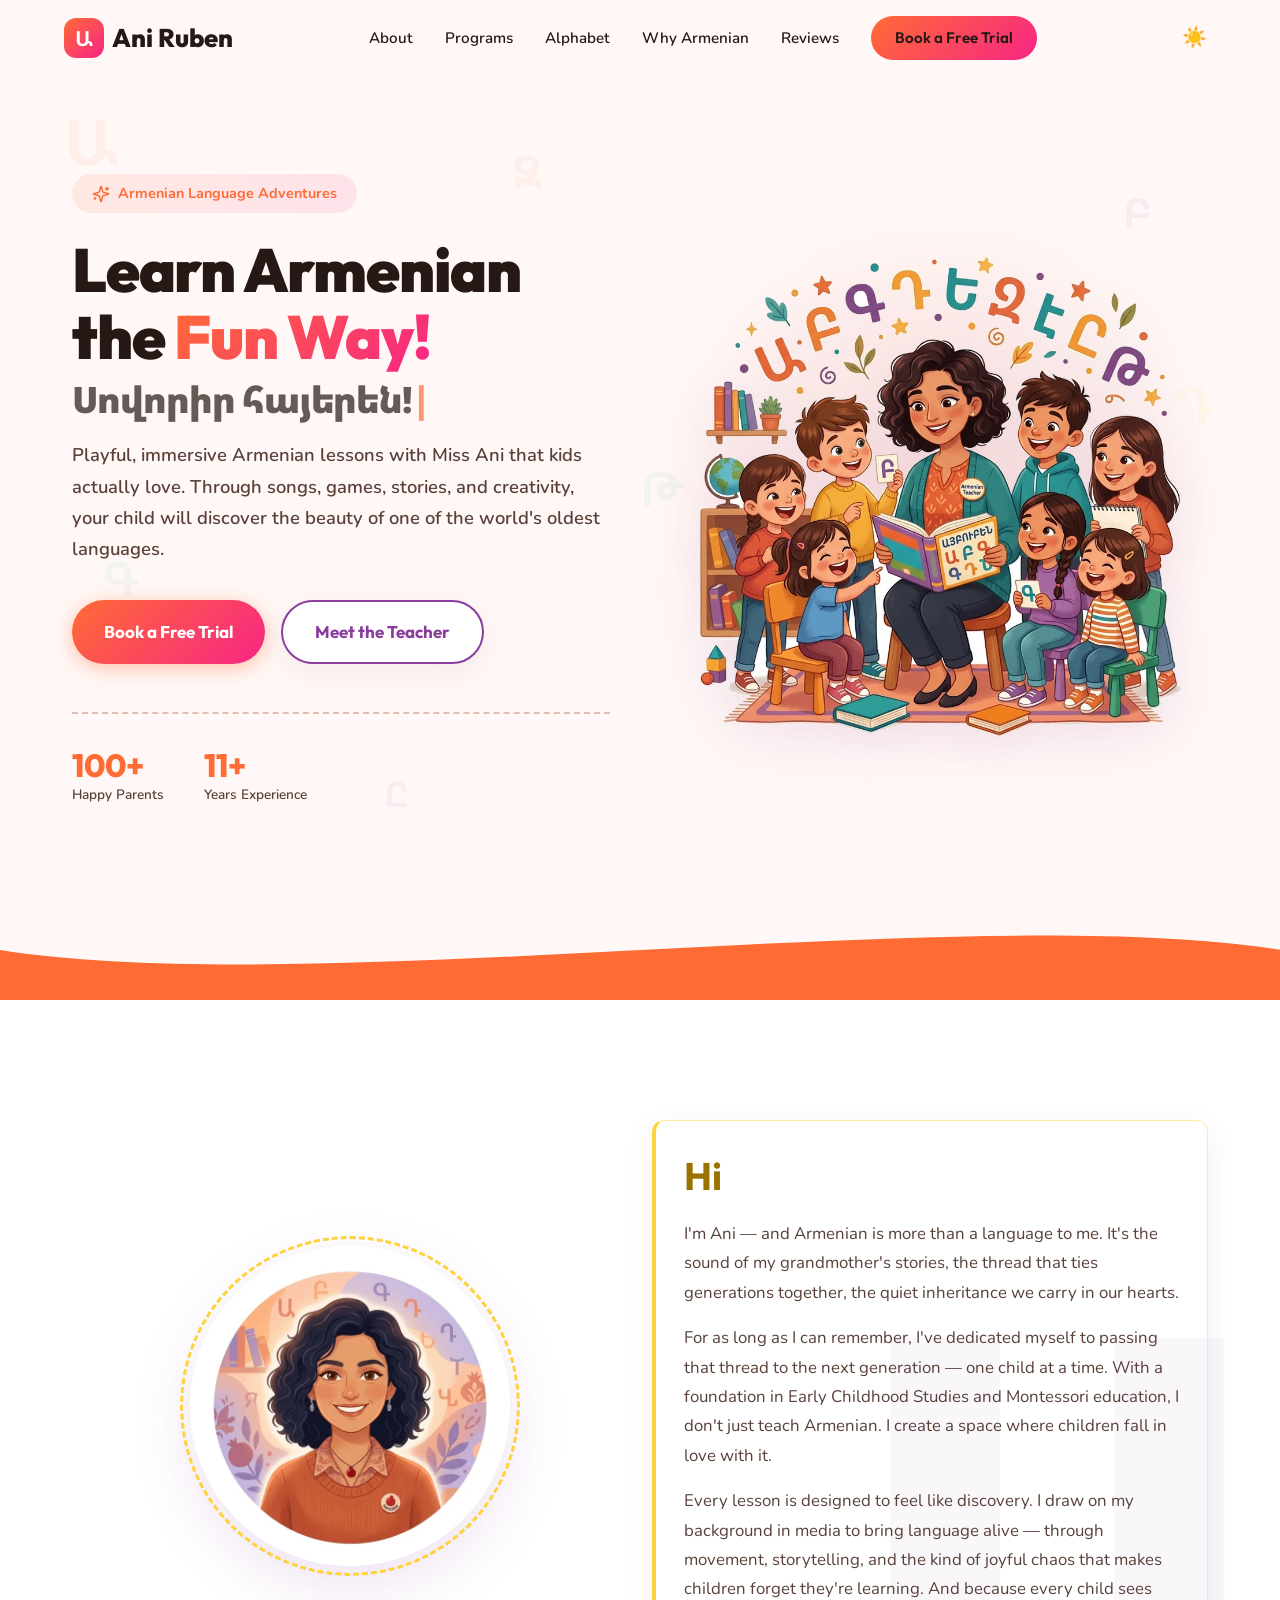
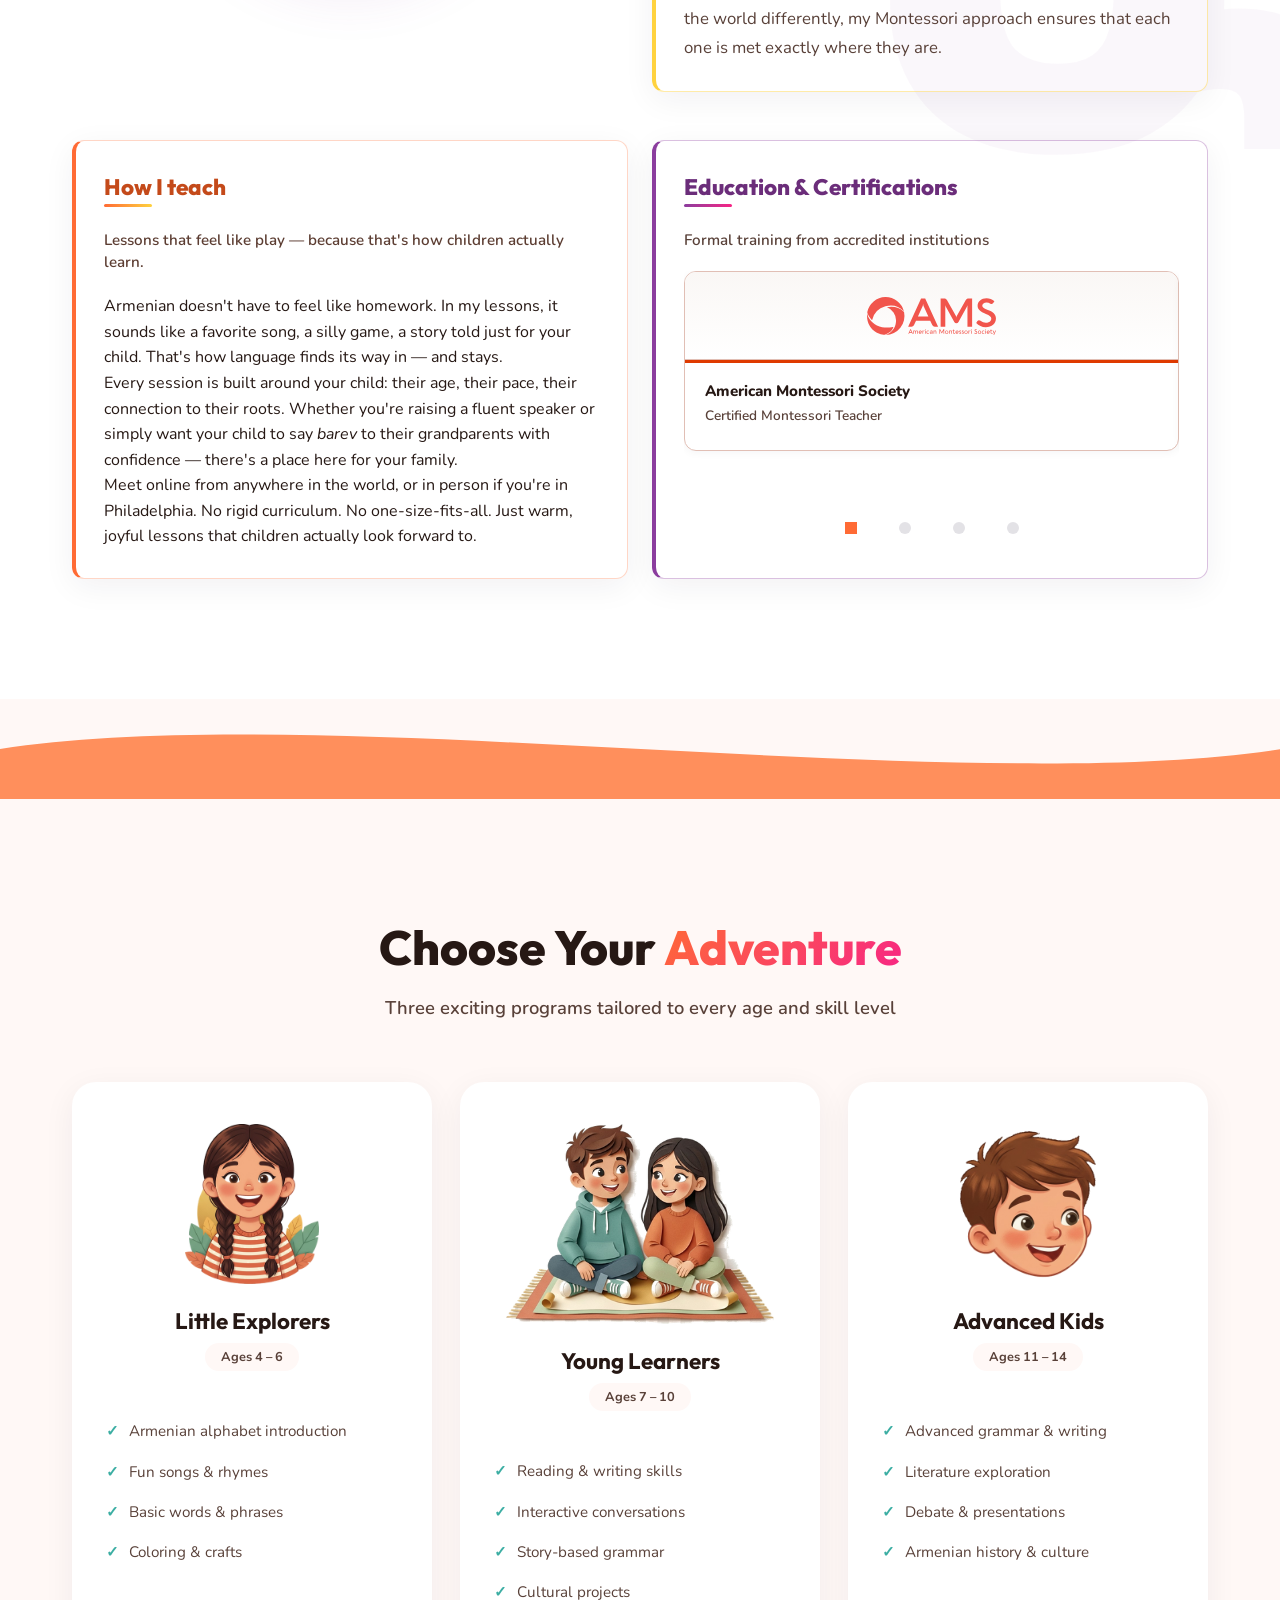
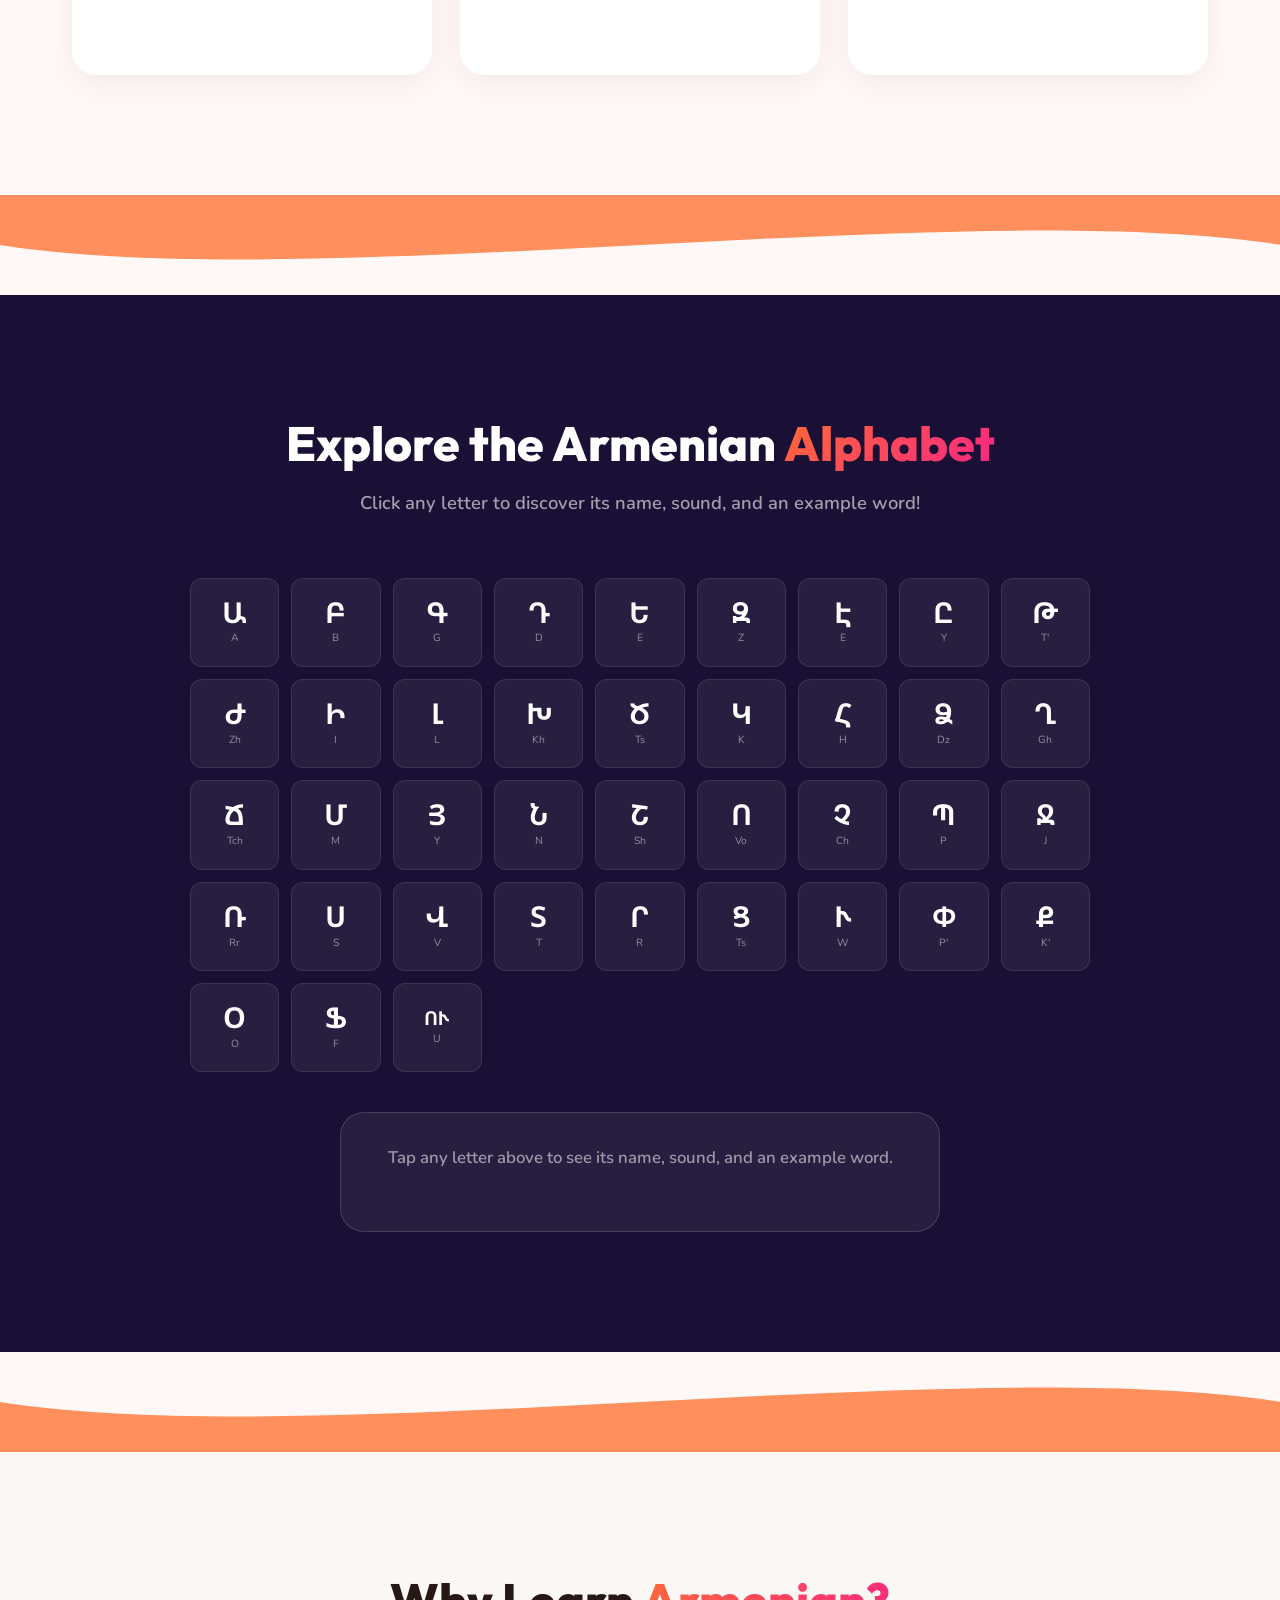
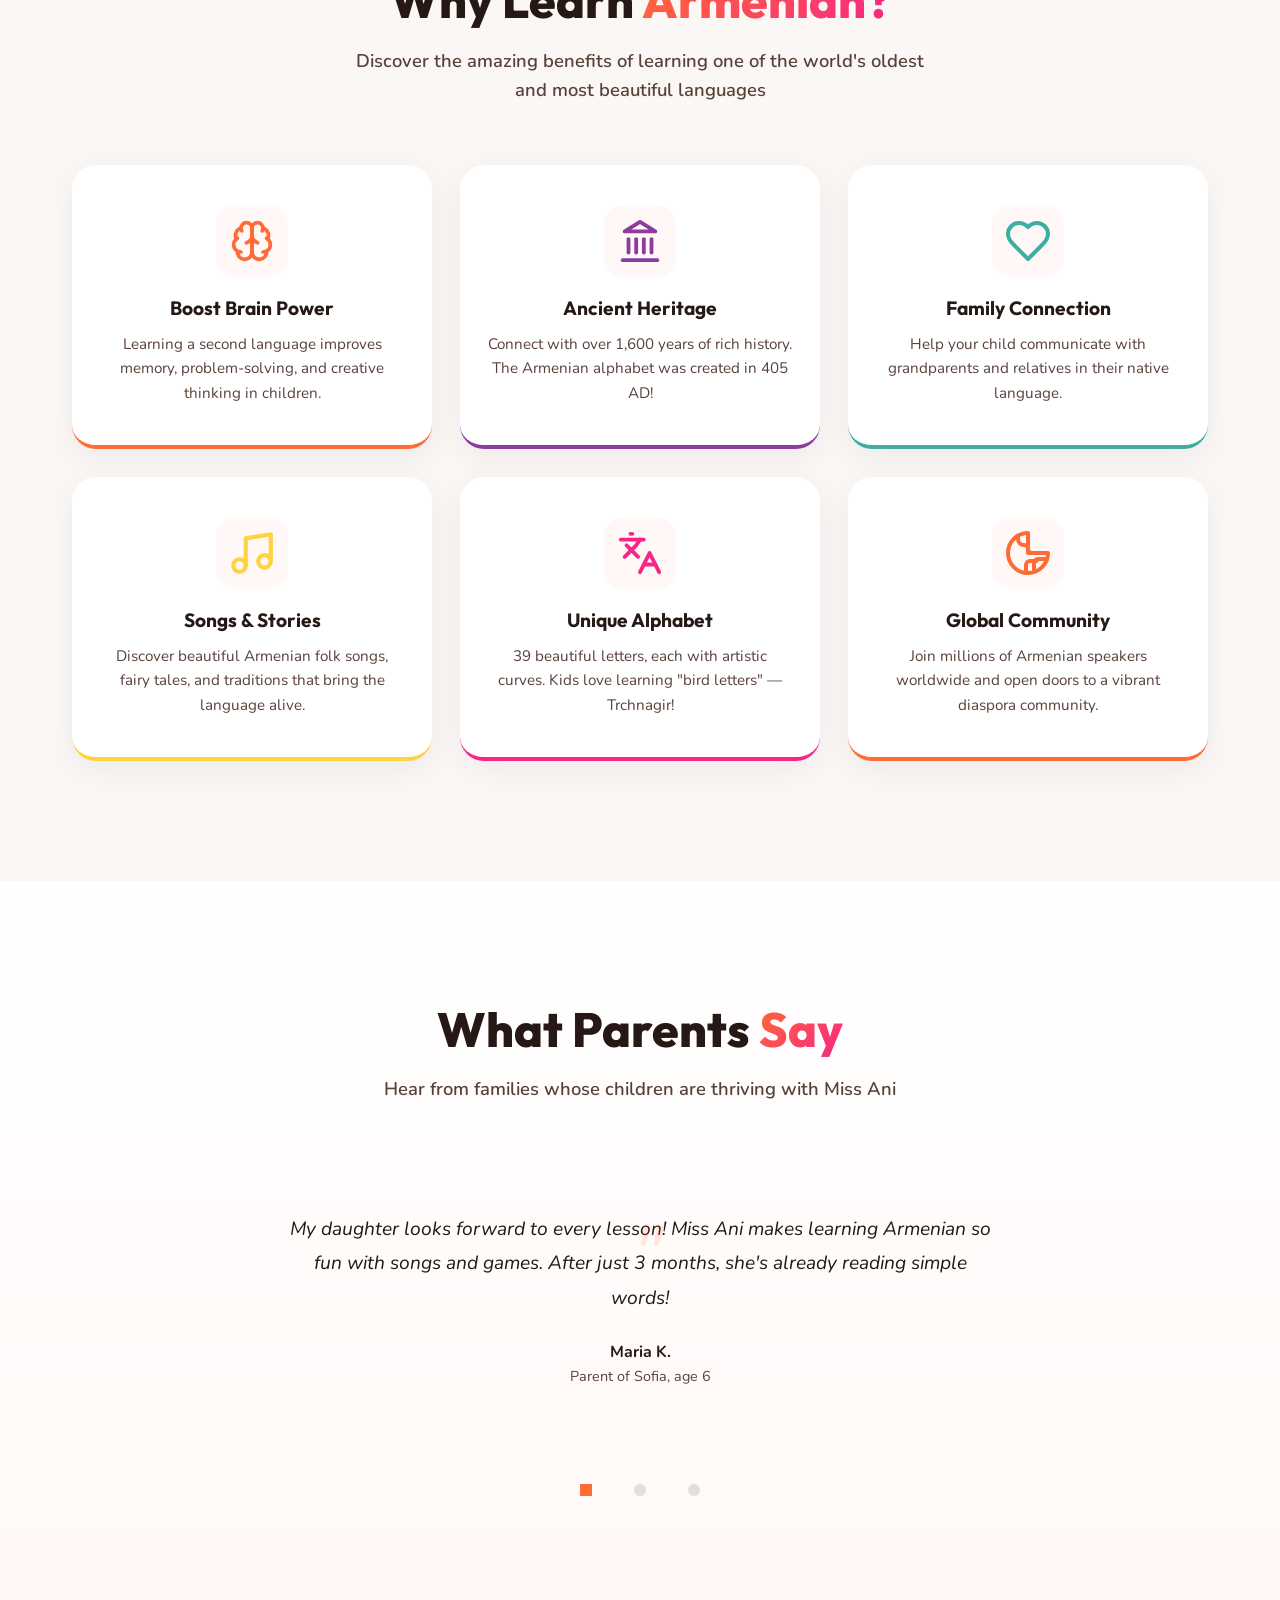
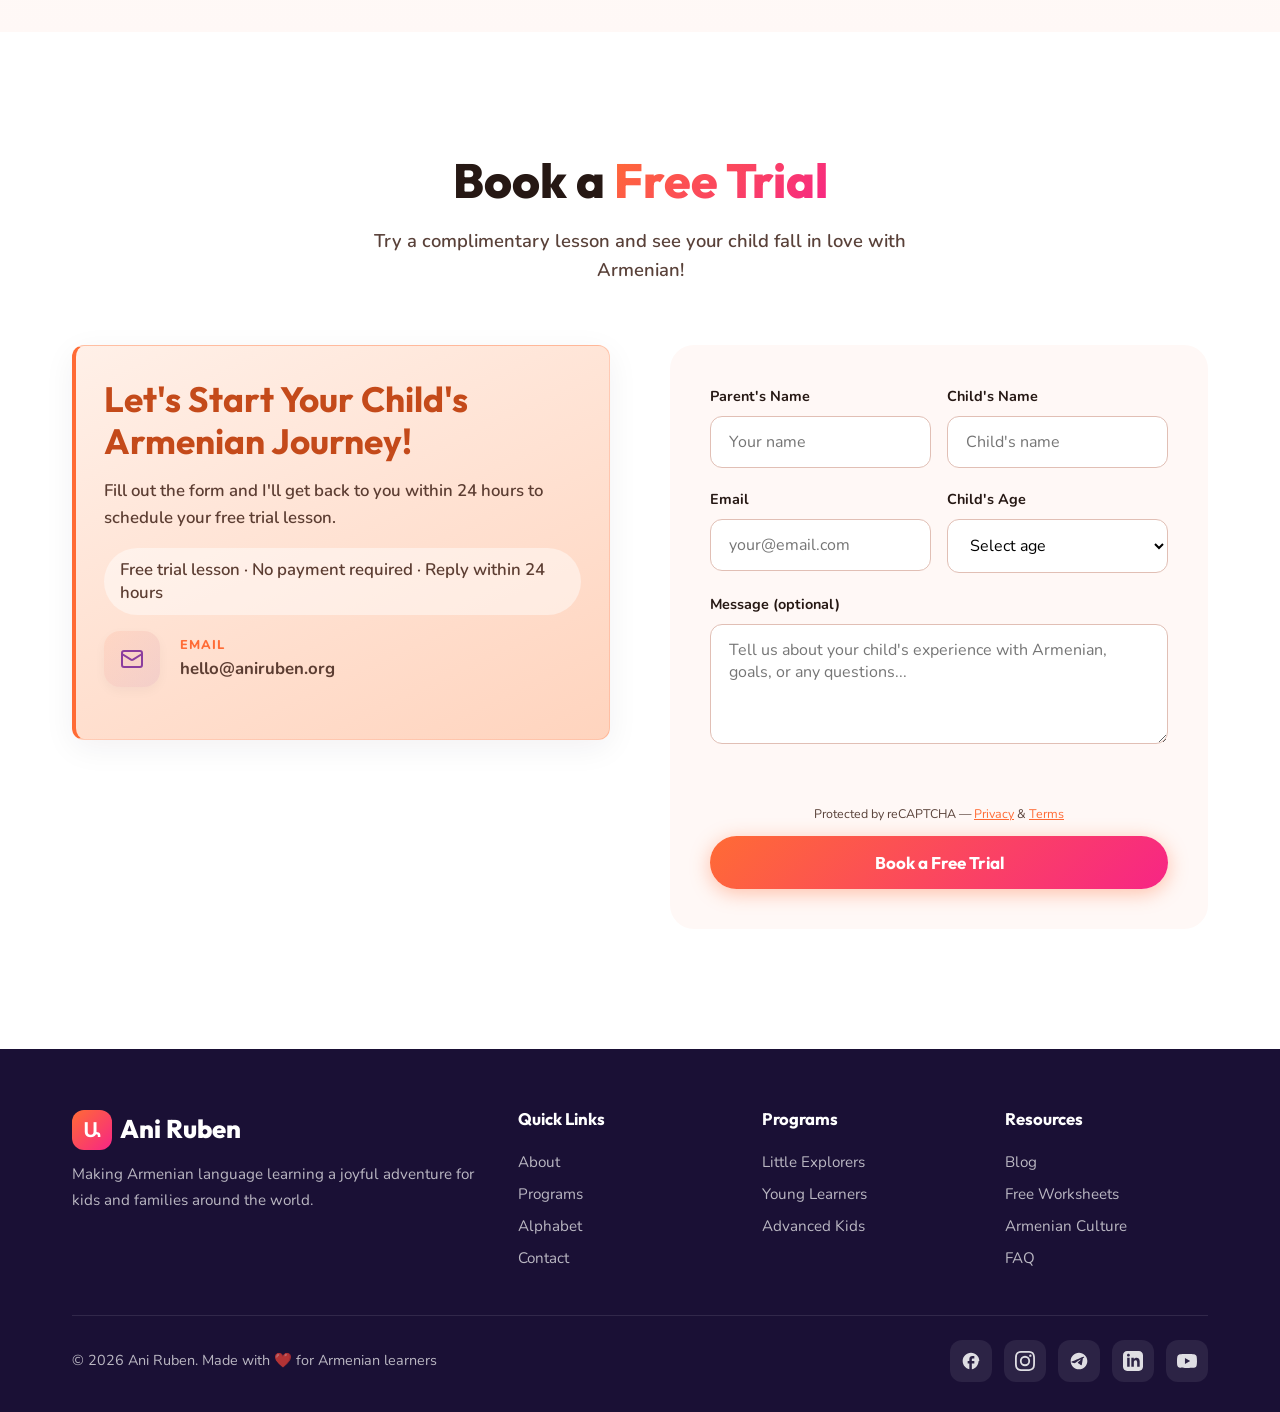
==== index.html @ a402a68c "Fix anchor links URL hash" ====
<!DOCTYPE html>
<html lang="en">
<head>
  <meta charset="UTF-8">
  <meta name="viewport" content="width=device-width, initial-scale=1.0">
  <title>Ani Ruben — Fun Armenian Language Lessons for Kids</title>
  <meta name="description" content="Make learning Armenian an adventure! Miss Ani offers playful, engaging Armenian language lessons for kids ages 4-14. Book a free trial today.">
  <!-- Open Graph / Social Sharing -->
  <meta property="og:type" content="website">
  <meta property="og:title" content="Ani Ruben — Fun Armenian Language Lessons for Kids">
  <meta property="og:description" content="Make learning Armenian an adventure! Miss Ani offers playful, engaging Armenian language lessons for kids ages 4-14. Book a free trial today.">
  <meta property="og:url" content="https://aniruben.org">
  <meta property="og:image" content="https://aniruben.org/img/og-image.jpg">
  <meta property="og:image:width" content="1200">
  <meta property="og:image:height" content="630">
  <meta name="twitter:card" content="summary_large_image">
  <meta name="twitter:image" content="https://aniruben.org/img/og-image.jpg">
  <meta name="twitter:title" content="Ani Ruben — Fun Armenian Language Lessons for Kids">
  <meta name="twitter:description" content="Playful, immersive Armenian lessons with Miss Ani. Book a free trial today.">
  <script>
    (function () {
      var stored = localStorage.getItem('theme');
      var theme = stored || (window.matchMedia('(prefers-color-scheme: dark)').matches ? 'dark' : 'light');
      if (theme === 'dark') document.documentElement.setAttribute('data-theme', 'dark');
    })();
  </script>
  <!-- Fonts -->
  <link rel="preconnect" href="https://fonts.googleapis.com">
  <link rel="preconnect" href="https://fonts.gstatic.com" crossorigin>
  <link rel="stylesheet" href="https://fonts.googleapis.com/css2?family=Outfit:wght@400;600;700;800;900&family=Nunito:wght@400;600;700;800&family=Noto+Sans+Armenian:wght@400;700&display=swap">
  <link rel="stylesheet" href="style.css">
  <link rel="icon" href="data:image/svg+xml,%3Csvg xmlns='http://www.w3.org/2000/svg' viewBox='0 0 100 100'%3E%3Cdefs%3E%3ClinearGradient id='g' x1='0%25' y1='0%25' x2='100%25' y2='100%25'%3E%3Cstop offset='0%25' stop-color='%23FF6B35'/%3E%3Cstop offset='100%25' stop-color='%23F72585'/%3E%3C/linearGradient%3E%3C/defs%3E%3Crect width='100' height='100' rx='22' fill='url(%23g)'/%3E%3Ctext x='50' y='68' text-anchor='middle' font-size='52' font-weight='700' fill='white' font-family='system-ui,sans-serif'%3E%D5%A1%3C/text%3E%3C/svg%3E">
</head>
<body>

<svg xmlns="http://www.w3.org/2000/svg" class="svg-sprite" aria-hidden="true">
  <symbol id="icon-sparkles" viewBox="0 0 24 24" fill="none" stroke="currentColor" stroke-width="2" stroke-linecap="round" stroke-linejoin="round"><path d="M9.937 15.5A2 2 0 0 0 8.5 14.063l-6.135-1.582a.5.5 0 0 1 0-.962L8.5 9.936A2 2 0 0 0 9.937 8.5l1.582-6.135a.5.5 0 0 1 .963 0L14.063 8.5A2 2 0 0 0 15.5 9.937l6.135 1.581a.5.5 0 0 1 0 .964L15.5 14.063a2 2 0 0 0-1.437 1.437l-1.582 6.135a.5.5 0 0 1-.963 0z"/><path d="M20 3v4M22 5h-4M4 17v2M5 18H3"/></symbol>
  <symbol id="icon-brain" viewBox="0 0 24 24" fill="none" stroke="currentColor" stroke-width="2" stroke-linecap="round" stroke-linejoin="round"><path d="M12 5a3 3 0 1 0-5.997.125 4 4 0 0 0-2.526 5.77 4 4 0 0 0 .556 6.588A4 4 0 1 0 12 18Z"/><path d="M12 5a3 3 0 1 1 5.997.125 4 4 0 0 1 2.526 5.77 4 4 0 0 1-.556 6.588A4 4 0 1 1 12 18Z"/><path d="M15 13a4.5 4.5 0 0 1-3-4 4.5 4.5 0 0 1-3 4"/><path d="M17.599 6.5a3 3 0 0 0 .399-1.375"/><path d="M6.003 5.125A3 3 0 0 0 6.401 6.5"/><path d="M3.477 10.896a4 4 0 0 1 .585-.396"/><path d="M19.938 10.5a4 4 0 0 1 .585.396"/><path d="M6 18a4 4 0 0 1-1.967-.516"/><path d="M19.967 17.484A4 4 0 0 1 18 18"/></symbol>
  <symbol id="icon-landmark" viewBox="0 0 24 24" fill="none" stroke="currentColor" stroke-width="2" stroke-linecap="round" stroke-linejoin="round"><line x1="3" x2="21" y1="22" y2="22"/><line x1="6" x2="6" y1="18" y2="11"/><line x1="10" x2="10" y1="18" y2="11"/><line x1="14" x2="14" y1="18" y2="11"/><line x1="18" x2="18" y1="18" y2="11"/><polygon points="12 2 20 7 4 7"/></symbol>
  <symbol id="icon-heart" viewBox="0 0 24 24" fill="none" stroke="currentColor" stroke-width="2" stroke-linecap="round" stroke-linejoin="round"><path d="M19 14c1.49-1.46 3-3.21 3-5.5A5.5 5.5 0 0 0 16.5 3c-1.76 0-3 .5-4.5 2-1.5-1.5-2.74-2-4.5-2A5.5 5.5 0 0 0 2 8.5c0 2.3 1.5 4.05 3 5.5l7 7Z"/></symbol>
  <symbol id="icon-music" viewBox="0 0 24 24" fill="none" stroke="currentColor" stroke-width="2" stroke-linecap="round" stroke-linejoin="round"><path d="M9 18V5l12-2v13"/><circle cx="6" cy="18" r="3"/><circle cx="18" cy="16" r="3"/></symbol>
  <symbol id="icon-languages" viewBox="0 0 24 24" fill="none" stroke="currentColor" stroke-width="2" stroke-linecap="round" stroke-linejoin="round"><path d="m5 8 6 6"/><path d="m4 14 6-6 2-3"/><path d="M2 5h12"/><path d="M7 2h1"/><path d="m22 22-5-10-5 10"/><path d="M14 18h6"/></symbol>
  <symbol id="icon-earth" viewBox="0 0 24 24" fill="none" stroke="currentColor" stroke-width="2" stroke-linecap="round" stroke-linejoin="round"><path d="M21.54 15H17a2 2 0 0 0-2 2v4.54"/><path d="M7 3.34V5a3 3 0 0 0 3 3a2 2 0 0 1 2 2c0 1.1.9 2 2 2h2.17"/><path d="M11 21.95V18a2 2 0 0 1 2-2h3.31"/><path d="M22 12A10 10 0 1 1 12 2v10z"/></symbol>
  <symbol id="icon-mail" viewBox="0 0 24 24" fill="none" stroke="currentColor" stroke-width="2" stroke-linecap="round" stroke-linejoin="round"><rect width="20" height="16" x="2" y="4" rx="2"/><path d="m22 7-8.97 5.7a1.94 1.94 0 0 1-2.06 0L2 7"/></symbol>
  <symbol id="icon-check-circle" viewBox="0 0 24 24" fill="none" stroke="currentColor" stroke-width="2" stroke-linecap="round" stroke-linejoin="round"><path d="M22 11.08V12a10 10 0 1 1-5.93-9.14"/><path d="m9 11 3 3L22 4"/></symbol>
</svg>

<a href="#main-content" class="skip-link">Skip to content</a>

<!-- ===== NAVBAR ===== -->
<nav class="navbar" id="navbar">
  <div class="nav-inner">
    <a href="#" class="nav-logo">
      <div class="logo-icon">Ա</div>
      Ani Ruben
    </a>
    <div class="nav-links">
      <a href="#about">About</a>
      <a href="#programs">Programs</a>
      <a href="#alphabet">Alphabet</a>
      <a href="#benefits">Why Armenian</a>
      <a href="#testimonials">Reviews</a>
      <a href="#contact" class="nav-cta">Book a Free Trial</a>
    </div>
    <div class="nav-actions">
      <button type="button" class="theme-toggle" id="themeToggle" aria-label="Switch to dark mode">
        <span class="theme-toggle__icon" aria-hidden="true">☀️</span>
      </button>
      <button class="hamburger" id="hamburger" aria-label="Toggle menu" aria-expanded="false" aria-controls="mobileMenu">
        <span></span><span></span><span></span>
      </button>
    </div>
  </div>
</nav>

<!-- Mobile Menu -->
<div class="mobile-menu" id="mobileMenu" role="dialog" aria-label="Navigation menu">
  <a href="#about">About</a>
  <a href="#programs">Programs</a>
  <a href="#alphabet">Alphabet</a>
  <a href="#benefits">Why Armenian</a>
  <a href="#testimonials">Reviews</a>
  <a href="#contact" class="btn btn-primary">Book a Free Trial</a>
</div>

<main id="main-content">

<!-- ===== HERO ===== -->
<section class="hero" id="hero">
  <div class="hero-bg-letters" aria-hidden="true">
    <span class="floating-letter">Ա</span>
    <span class="floating-letter">Բ</span>
    <span class="floating-letter">Գ</span>
    <span class="floating-letter">Դ</span>
    <span class="floating-letter">Ե</span>
    <span class="floating-letter">Զ</span>
    <span class="floating-letter">Ը</span>
    <span class="floating-letter">Թ</span>
  </div>
  <div class="container">
    <div class="hero-inner">
      <div class="hero-content">
        <div class="hero-badge">
          <span class="hero-badge-icon" aria-hidden="true"><svg class="ui-icon ui-icon--sm"><use href="#icon-sparkles"></use></svg></span>
          Armenian Language Adventures
        </div>
        <h1 class="hero-title">
          Learn Armenian<br>the <span class="gradient-text">Fun Way!</span>
          <span class="armenian-text" lang="hy" data-typewriter-text="Սովորիր հայերեն!"><span class="typewriter-text"></span><span class="typewriter-cursor" aria-hidden="true">|</span></span>
        </h1>
        <p class="hero-description">
          Playful, immersive Armenian lessons with Miss Ani that kids actually love.
          Through songs, games, stories, and creativity, your child will discover
          the beauty of one of the world's oldest languages.
        </p>
        <div class="hero-buttons">
          <a href="#contact" class="btn btn-primary">Book a Free Trial</a>
          <a href="#about" class="btn btn-secondary">Meet the Teacher</a>
        </div>
        <div class="hero-stats">
          <div class="hero-stat">
            <h3 class="counter" data-target="100" data-suffix="+">0</h3>
            <p>Happy Parents</p>
          </div>
          <div class="hero-stat">
            <h3 class="counter" data-target="11" data-suffix="+">0</h3>
            <p>Years Experience</p>
          </div>
        </div>
      </div>
      <div class="hero-image">
        <picture>
          <source srcset="img/hero_illustration.webp" type="image/webp">
          <img src="img/hero_illustration.png" alt="Armenian teacher with happy students learning together" width="1024" height="1024" fetchpriority="high">
        </picture>
      </div>
    </div>
  </div>
</section>

<!-- Wave divider -->
<div class="wave-divider wave-divider--contrast" aria-hidden="true">
  <svg viewBox="0 0 1200 80" preserveAspectRatio="none">
    <path d="M0,40 C300,80 900,0 1200,40 L1200,80 L0,80 Z"/>
  </svg>
</div>

<!-- ===== ABOUT ===== -->
<section class="about section" id="about">
  <div class="about-bg-letter" aria-hidden="true">Ա</div>
  <div class="container">
    <div class="about-grid">
    <div class="about-inner">
      <div class="about-image-wrapper fade-in">
        <picture>
          <source srcset="img/teacher_portrait.webp" type="image/webp">
          <img src="img/teacher_portrait.png" alt="Miss Ani — Armenian Language Teacher" width="320" height="320" loading="lazy">
        </picture>
      </div>
      <div class="about-content fade-in">
        <h2>Hi</h2>
        <p>
          I'm Ani — and Armenian is more than a language to me. It's the sound of my grandmother's stories, the thread that ties generations together, the quiet inheritance we carry in our hearts.
        </p>
        <p>
          For as long as I can remember, I've dedicated myself to passing that thread to the next generation — one child at a time. With a foundation in Early Childhood Studies and Montessori education, I don't just teach Armenian. I create a space where children fall in love with it.
        </p>
        <p>
          Every lesson is designed to feel like discovery. I draw on my background in media to bring language alive — through movement, storytelling, and the kind of joyful chaos that makes children forget they're learning. And because every child sees the world differently, my Montessori approach ensures that each one is met exactly where they are.
        </p>
        </div>
    </div>

    <div class="about-details-row fade-in">
      <aside class="about-approach" aria-label="Teaching approach">
        <h3 class="about-card-title">How I teach</h3>
        <p class="about-card-subtitle">Lessons that feel like play — because that's how children actually learn.</p>
        <p>Armenian doesn't have to feel like homework. In my lessons, it sounds like a favorite song, a silly game, a story told just for your child. That's how language finds its way in — and stays.</p>
        <p>Every session is built around your child: their age, their pace, their connection to their roots. Whether you're raising a fluent speaker or simply want your child to say <em>barev</em> to their grandparents with confidence — there's a place here for your family.</p>
        <p>Meet online from anywhere in the world, or in person if you're in Philadelphia. No rigid curriculum. No one-size-fits-all. Just warm, joyful lessons that children actually look forward to.</p>
      </aside>

      <div class="credentials-journey">
        <div class="credentials-panel">
        <h3 class="about-card-title">Education &amp; Certifications</h3>
        <p class="about-card-subtitle">Formal training from accredited institutions</p>
        <div class="credentials-carousel" aria-roledescription="carousel" aria-label="Education and certifications">
          <div class="credentials-grid" id="credentialsTrack">
          <article class="credential-box">
            <div class="cred-logo">
              <img src="img/credentials/ams.svg" alt="" class="cred-logo__img cred-logo__img--ams" width="235" height="69" loading="lazy">
            </div>
            <div class="cred-text">
              <strong>American Montessori Society</strong>
              <span>Certified Montessori Teacher</span>
            </div>
          </article>
          <article class="credential-box">
            <div class="cred-logo">
              <img src="img/credentials/chc.svg" alt="" class="cred-logo__img cred-logo__img--chc" width="200" height="96" loading="lazy">
            </div>
            <div class="cred-text">
              <strong>Chestnut Hill College, PA</strong>
              <span>B.S. Early Childhood / Montessori</span>
            </div>
          </article>
          <article class="credential-box">
            <div class="cred-logo">
              <img src="img/credentials/aspu.png" alt="" class="cred-logo__img cred-logo__img--aspu" width="400" height="223" loading="lazy">
            </div>
            <div class="cred-text">
              <strong>Armenian State Pedagogical University</strong>
              <span>Diploma in Journalism</span>
            </div>
          </article>
          <article class="credential-box">
            <div class="cred-logo">
              <img src="img/credentials/redcross-mark.svg" alt="" class="cred-logo__img cred-logo__img--redcross" width="64" height="64" loading="lazy">
            </div>
            <div class="cred-text">
              <strong>American Red Cross</strong>
              <span>Certified in CPR &amp; First Aid</span>
            </div>
          </article>
          </div>
          <div class="slider-dots credentials-dots" id="credentialsDots" role="tablist" aria-label="Credential navigation"></div>
        </div>
      </div>
      </div>
    </div>
    </div>
  </div>
</section>

<!-- Wave divider -->
<div class="wave-divider" aria-hidden="true">
  <svg viewBox="0 0 1200 80" preserveAspectRatio="none">
    <path d="M0,40 C300,0 900,80 1200,40 L1200,80 L0,80 Z"/>
  </svg>
</div>

<!-- ===== PROGRAMS ===== -->
<section class="programs section" id="programs">
  <div class="container">
    <h2 class="section-title fade-in">Choose Your <span class="gradient-text">Adventure</span></h2>
    <p class="section-subtitle fade-in">Three exciting programs tailored to every age and skill level</p>
    <div class="programs-grid stagger-children">
      <!-- Card 1 -->
      <div class="program-card fade-in">
        <div class="program-icon">
          <img src="img/programs/little-explorers.png" alt="" loading="lazy">
        </div>
        <h3>Little Explorers</h3>
        <span class="age-tag">Ages 4 – 6</span>
        <ul>
          <li>Armenian alphabet introduction</li>
          <li>Fun songs & rhymes</li>
          <li>Basic words & phrases</li>
          <li>Coloring & crafts</li>
        </ul>
      </div>
      <!-- Card 2 -->
      <div class="program-card fade-in">
        <div class="program-icon program-icon--young-learners">
          <img src="img/programs/young-learners.png" alt="" loading="lazy">
        </div>
        <h3>Young Learners</h3>
        <span class="age-tag">Ages 7 – 10</span>
        <ul>
          <li>Reading & writing skills</li>
          <li>Interactive conversations</li>
          <li>Story-based grammar</li>
          <li>Cultural projects</li>
        </ul>
      </div>
      <!-- Card 3 -->
      <div class="program-card fade-in">
        <div class="program-icon program-icon--portrait">
          <img src="img/programs/advanced-kids.png?v=4" alt="Advanced Kids program illustration" loading="lazy" width="400" height="400">
        </div>
        <h3>Advanced Kids</h3>
        <span class="age-tag">Ages 11 – 14</span>
        <ul>
          <li>Advanced grammar & writing</li>
          <li>Literature exploration</li>
          <li>Debate & presentations</li>
          <li>Armenian history & culture</li>
        </ul>
      </div>
    </div>
  </div>
</section>

<!-- Wave divider -->
<div class="wave-divider" aria-hidden="true">
  <svg viewBox="0 0 1200 80" preserveAspectRatio="none">
    <path d="M0,0 L0,40 C300,80 900,0 1200,40 L1200,0 Z"/>
  </svg>
</div>

<!-- ===== ALPHABET EXPLORER ===== -->
<section class="alphabet section" id="alphabet">
  <div class="container">
    <h2 class="section-title fade-in">Explore the Armenian <span class="gradient-text">Alphabet</span></h2>
    <p class="section-subtitle fade-in">Click any letter to discover its name, sound, and an example word!</p>
    <div class="alphabet-grid stagger-children" id="alphabetGrid" role="list" aria-label="Armenian alphabet letters"></div>
    <div class="letter-detail letter-detail--empty" id="letterDetail" role="region" aria-live="polite" aria-label="Letter details">
      <p class="letter-detail-placeholder" id="letterPlaceholder">Tap any letter above to see its name, sound, and an example word.</p>
      <div class="letter-detail-body" id="letterDetailBody" hidden>
        <div class="big-letter" id="bigLetter"></div>
        <div class="pronunciation" id="letterPronunciation"></div>
        <div class="example" id="letterExample"></div>
      </div>
    </div>
  </div>
</section>

<!-- Wave divider -->
<div class="wave-divider" aria-hidden="true">
  <svg viewBox="0 0 1200 80" preserveAspectRatio="none">
    <path d="M0,40 C300,80 900,0 1200,40 L1200,80 L0,80 Z"/>
  </svg>
</div>

<!-- ===== BENEFITS ===== -->
<section class="benefits section" id="benefits">
  <div class="container">
    <h2 class="section-title fade-in">Why Learn <span class="gradient-text">Armenian?</span></h2>
    <p class="section-subtitle fade-in">Discover the amazing benefits of learning one of the world's oldest and most beautiful languages</p>
    <div class="benefits-grid stagger-children">
      <div class="benefit-card fade-in">
        <div class="benefit-icon card-icon" aria-hidden="true"><svg class="ui-icon"><use href="#icon-brain"></use></svg></div>
        <h3>Boost Brain Power</h3>
        <p>Learning a second language improves memory, problem-solving, and creative thinking in children.</p>
      </div>
      <div class="benefit-card fade-in">
        <div class="benefit-icon card-icon" aria-hidden="true"><svg class="ui-icon"><use href="#icon-landmark"></use></svg></div>
        <h3>Ancient Heritage</h3>
        <p>Connect with over 1,600 years of rich history. The Armenian alphabet was created in 405 AD!</p>
      </div>
      <div class="benefit-card fade-in">
        <div class="benefit-icon card-icon" aria-hidden="true"><svg class="ui-icon"><use href="#icon-heart"></use></svg></div>
        <h3>Family Connection</h3>
        <p>Help your child communicate with grandparents and relatives in their native language.</p>
      </div>
      <div class="benefit-card fade-in">
        <div class="benefit-icon card-icon" aria-hidden="true"><svg class="ui-icon"><use href="#icon-music"></use></svg></div>
        <h3>Songs & Stories</h3>
        <p>Discover beautiful Armenian folk songs, fairy tales, and traditions that bring the language alive.</p>
      </div>
      <div class="benefit-card fade-in">
        <div class="benefit-icon card-icon" aria-hidden="true"><svg class="ui-icon"><use href="#icon-languages"></use></svg></div>
        <h3>Unique Alphabet</h3>
        <p>39 beautiful letters, each with artistic curves. Kids love learning "bird letters" — Trchnagir!</p>
      </div>
      <div class="benefit-card fade-in">
        <div class="benefit-icon card-icon" aria-hidden="true"><svg class="ui-icon"><use href="#icon-earth"></use></svg></div>
        <h3>Global Community</h3>
        <p>Join millions of Armenian speakers worldwide and open doors to a vibrant diaspora community.</p>
      </div>
    </div>
  </div>
</section>

<!-- ===== TESTIMONIALS ===== -->
<section class="testimonials section" id="testimonials">
  <div class="container">
    <h2 class="section-title fade-in">What Parents <span class="gradient-text">Say</span></h2>
    <p class="section-subtitle fade-in">Hear from families whose children are thriving with Miss Ani</p>
    <div class="testimonial-slider fade-in" aria-roledescription="carousel" aria-label="Parent testimonials">
      <div class="testimonial-track" id="testimonialTrack">
        <div class="testimonial-card" role="group" aria-roledescription="slide" aria-label="Testimonial 1 of 3">
          <blockquote>My daughter looks forward to every lesson! Miss Ani makes learning Armenian so fun with songs and games. After just 3 months, she's already reading simple words!</blockquote>
          <div class="testimonial-author">Maria K. <span>Parent of Sofia, age 6</span></div>
        </div>
        <div class="testimonial-card" role="group" aria-roledescription="slide" aria-label="Testimonial 2 of 3">
          <blockquote>We wanted our kids to connect with their Armenian roots. Miss Ani's approach is incredible — our son now speaks Armenian with his grandmother and it brings tears of joy!</blockquote>
          <div class="testimonial-author">Armen T. <span>Parent of David, age 9</span></div>
        </div>
        <div class="testimonial-card" role="group" aria-roledescription="slide" aria-label="Testimonial 3 of 3">
          <blockquote>The best investment we've made in our children's education. Both our kids love speaking Armenian at home and sharing what they learn. Miss Ani is truly exceptional!</blockquote>
          <div class="testimonial-author">Lina S. <span>Parent of twins Ani & Aram, age 11</span></div>
        </div>
      </div>
      <div class="slider-dots" id="sliderDots" role="tablist" aria-label="Testimonial navigation"></div>
    </div>
  </div>
</section>

<!-- ===== CONTACT ===== -->
<section class="contact section" id="contact">
  <div class="container">
    <h2 class="section-title fade-in">Book a <span class="gradient-text">Free Trial</span></h2>
    <p class="section-subtitle fade-in">Try a complimentary lesson and see your child fall in love with Armenian!</p>
    <div class="contact-inner">
      <div class="contact-info fade-in">
        <h2>Let's Start Your Child's Armenian Journey!</h2>
        <p>Fill out the form and I'll get back to you within 24 hours to schedule your free trial lesson.</p>
        <p class="contact-trust">Free trial lesson · No payment required · Reply within 24 hours</p>
        <div class="contact-detail">
          <div class="icon" aria-hidden="true"><svg class="ui-icon"><use href="#icon-mail"></use></svg></div>
          <div class="contact-text"><p>Email</p><span><a href="mailto:hello@aniruben.org">hello@aniruben.org</a></span></div>
        </div>
      </div>
      <div class="contact-form-col fade-in">
        <div id="formSuccess" class="form-success" hidden>
          <div class="success-icon" aria-hidden="true"><svg class="ui-icon ui-icon--xl"><use href="#icon-check-circle"></use></svg></div>
          <h3>You're all set!</h3>
          <p>Thank you for reaching out. Miss Ani will reply within 24 hours to schedule your free trial lesson.</p>
          <a href="#programs" class="btn btn-secondary">View Programs</a>
        </div>
        <form class="contact-form" id="contactForm" onsubmit="handleSubmit(event)" novalidate>
          <div class="form-row">
            <div class="form-group">
              <label for="parentName">Parent's Name</label>
              <input type="text" id="parentName" name="parent_name" placeholder="Your name" required autocomplete="name">
            </div>
            <div class="form-group">
              <label for="childName">Child's Name</label>
              <input type="text" id="childName" name="child_name" placeholder="Child's name" required>
            </div>
          </div>
          <div class="form-row">
            <div class="form-group">
              <label for="email">Email</label>
              <input type="email" id="email" name="email" placeholder="your@email.com" required autocomplete="email">
            </div>
            <div class="form-group">
              <label for="childAge">Child's Age</label>
              <select id="childAge" name="child_age" required>
                <option value="">Select age</option>
                <option value="4">4</option><option value="5">5</option><option value="6">6</option>
                <option value="7">7</option><option value="8">8</option><option value="9">9</option>
                <option value="10">10</option><option value="11">11</option><option value="12">12</option>
                <option value="13">13</option><option value="14">14</option>
              </select>
            </div>
          </div>
          <div class="form-group">
            <label for="message">Message (optional)</label>
            <textarea id="message" name="message" placeholder="Tell us about your child's experience with Armenian, goals, or any questions..."></textarea>
          </div>
          <input type="hidden" name="g-recaptcha-response" id="recaptchaToken">
          <div class="form-error" id="formError" role="alert" aria-live="polite"></div>
          <p class="recaptcha-notice">Protected by reCAPTCHA —
            <a href="https://policies.google.com/privacy" target="_blank" rel="noopener">Privacy</a> &
            <a href="https://policies.google.com/terms" target="_blank" rel="noopener">Terms</a>
          </p>
          <button type="submit" class="btn btn-primary btn-block">Book a Free Trial</button>
        </form>
      </div>
    </div>
  </div>
</section>

</main>

<!-- ===== FOOTER ===== -->
<footer class="footer">
  <div class="container">
    <div class="footer-inner">
      <div class="footer-brand">
        <div class="nav-logo">
          <div class="logo-icon">Ա</div> Ani Ruben
        </div>
        <p>Making Armenian language learning a joyful adventure for kids and families around the world.</p>
      </div>
      <div class="footer-col">
        <h4>Quick Links</h4>
        <a href="#about">About</a>
        <a href="#programs">Programs</a>
        <a href="#alphabet">Alphabet</a>
        <a href="#contact">Contact</a>
      </div>
      <div class="footer-col">
        <h4>Programs</h4>
        <a href="#programs">Little Explorers</a>
        <a href="#programs">Young Learners</a>
        <a href="#programs">Advanced Kids</a>
      </div>
      <div class="footer-col">
        <h4>Resources</h4>
        <a href="#">Blog</a>
        <a href="#">Free Worksheets</a>
        <a href="#">Armenian Culture</a>
        <a href="#">FAQ</a>
      </div>
    </div>
    <div class="footer-bottom">
      <p>© 2026 Ani Ruben. Made with ❤️ for Armenian learners</p>
      <div class="footer-socials">
        <a href="#" class="social-btn facebook" aria-label="Facebook" target="_blank" rel="noopener noreferrer">
          <svg viewBox="0 0 24 24" width="20" height="20" fill="currentColor" aria-hidden="true"><path d="M22 12c0-5.52-4.48-10-10-10S2 6.48 2 12c0 4.84 3.44 8.87 8 9.8V15H8v-3h2V9.5C10 7.57 11.57 6 13.5 6H16v3h-2c-.55 0-1 .45-1 1v2h3v3h-3v6.95c4.56-.93 8-4.96 8-9.75z"/></svg>
        </a>
        <a href="#" class="social-btn instagram" aria-label="Instagram" target="_blank" rel="noopener noreferrer">
          <svg viewBox="0 0 24 24" width="20" height="20" fill="currentColor" aria-hidden="true"><path d="M12 2.163c3.204 0 3.584.012 4.85.07 3.252.148 4.771 1.691 4.919 4.919.058 1.265.069 1.645.069 4.849 0 3.205-.012 3.584-.069 4.849-.149 3.225-1.664 4.771-4.919 4.919-1.266.058-1.644.07-4.85.07-3.204 0-3.584-.012-4.849-.07-3.26-.149-4.771-1.699-4.919-4.92-.058-1.265-.07-1.644-.07-4.849 0-3.204.013-3.583.07-4.849.149-3.227 1.664-4.771 4.919-4.919 1.266-.057 1.645-.069 4.849-.069zM12 0C8.741 0 8.333.014 7.053.072 2.695.272.273 2.69.073 7.051.014 8.333 0 8.741 0 12c0 3.259.014 3.668.072 4.948.2 4.358 2.618 6.78 6.98 6.98 1.281.058 1.689.072 4.948.072 3.259 0 3.668-.014 4.948-.072 4.354-.2 6.782-2.618 6.979-6.98.059-1.28.073-1.689.073-4.948 0-3.259-.014-3.667-.072-4.947-.196-4.354-2.617-6.78-6.979-6.98C15.668.014 15.259 0 12 0zm0 5.838a6.162 6.162 0 100 12.324 6.162 6.162 0 000-12.324zM12 16a4 4 0 110-8 4 4 0 010 8zm6.406-11.845a1.44 1.44 0 100 2.881 1.44 1.44 0 000-2.881z"/></svg>
        </a>
        <a href="#" class="social-btn telegram" aria-label="Telegram" target="_blank" rel="noopener noreferrer">
          <svg viewBox="0 0 24 24" width="20" height="20" fill="currentColor" aria-hidden="true"><path d="M12 2C6.48 2 2 6.48 2 12s4.48 10 10 10 10-4.48 10-10S17.52 2 12 2zm4.64 6.8c-.15 1.58-.8 5.42-1.13 7.19-.14.75-.42 1-.68 1.03-.58.05-1.02-.38-1.58-.75-.88-.58-1.38-.94-2.23-1.5-.99-.65-.35-1.01.22-1.59.15-.15 2.71-2.48 2.76-2.69.01-.03.01-.14-.07-.2-.08-.06-.19-.04-.27-.02-.12.02-2.03 1.28-5.74 3.79-.54.37-1.03.55-1.47.54-.48-.01-1.4-.27-2.09-.5-.85-.28-1.53-.43-1.47-.91.03-.25.38-.51 1.05-.78 4.12-1.79 6.87-2.97 8.24-3.55 3.93-1.66 4.75-1.95 5.28-1.96.12 0 .39.03.57.17.15.12.2.29.22.41-.02.04-.02.16-.03.22z"/></svg>
        </a>
        <a href="#" class="social-btn linkedin" aria-label="LinkedIn" target="_blank" rel="noopener noreferrer">
          <svg viewBox="0 0 24 24" width="20" height="20" fill="currentColor" aria-hidden="true"><path d="M19 0h-14c-2.761 0-5 2.239-5 5v14c0 2.761 2.239 5 5 5h14c2.762 0 5-2.239 5-5v-14c0-2.761-2.238-5-5-5zm-11 19h-3v-11h3v11zm-1.5-12.268c-.966 0-1.75-.79-1.75-1.764s.784-1.764 1.75-1.764 1.75.79 1.75 1.764-.783 1.764-1.75 1.764zm13.5 12.268h-3v-5.604c0-3.368-4-3.113-4 0v5.604h-3v-11h3v1.765c1.396-2.586 7-2.777 7 2.476v6.759z"/></svg>
        </a>
        <a href="#" class="social-btn youtube" aria-label="YouTube" target="_blank" rel="noopener noreferrer">
          <svg viewBox="0 0 24 24" width="20" height="20" fill="currentColor" aria-hidden="true"><path d="M23.498 6.163a3.003 3.003 0 00-2.11-2.11C19.517 3.545 12 3.545 12 3.545s-7.517 0-9.388.508a3.003 3.003 0 00-2.11 2.11C0 8.033 0 12 0 12s0 3.967.502 5.837a3.003 3.003 0 002.11 2.11c1.871.508 9.388.508 9.388.508s7.517 0 9.388-.508a3.003 3.003 0 002.11-2.11C24 15.967 24 12 24 12s0-3.967-.502-5.837zM9.545 15.568V8.432L15.818 12l-6.273 3.568z"/></svg>
        </a>
      </div>
    </div>
  </div>
</footer>

<script src="script.js"></script>
<script src="https://www.google.com/recaptcha/api.js?render=6LezL_gsAAAAAJd-Uca7Mu9m6iHuHl7Hy9E9JAV8" async></script>
</body>
</html>
---- style.css ----
/* ===== CSS VARIABLES ===== */
:root {
  /* Brand — unchanged across themes */
  --primary: #FF6B35;
  --secondary: #8b3d9e;
  --accent1: #FFD23F;
  --accent2: #3CAEA3;
  --accent3: #F72585;

  /* Semantic — light mode */
  --color-bg: #fff8f6;
  --color-bg-elevated: #FFFFFF;
  --color-bg-muted: #faf7f5;
  --color-bg-subtle: rgba(255, 248, 246, 0.95);
  --color-bg-overlay: rgba(255, 248, 246, 0.98);
  --color-text: #261814;
  --color-text-muted: #594139;
  --color-text-on-accent: #FFFFFF;
  --color-text-on-dark: #FFFFFF;
  --color-border: #e1bfb5;
  --color-border-strong: #8d7168;
  --color-surface-inverse: #1A1035;
  --color-wave: #FF8F5C;
  --color-wave-contrast: #FF6B35;
  --color-approach-title: #c44a1a;
  --color-approach-text: #5c3d32;
  --color-approach-border: rgba(255, 107, 53, 0.28);
  --color-approach-bg: linear-gradient(155deg, #fff0e8 0%, #ffe4d6 42%, #ffd4be 100%);
  --color-about-bio-border: rgba(255, 210, 63, 0.45);
  --color-about-bio-title: #9a7200;
  --color-about-creds-border: rgba(139, 61, 158, 0.32);
  --color-about-creds-title: #6b2d7a;
  --color-panel-gradient: linear-gradient(145deg, rgba(255, 248, 246, 0.95) 0%, #FFFFFF 55%);
  --color-cred-logo-gradient: linear-gradient(180deg, #faf7f5 0%, #ffffff 100%);
  --color-error: #d32f2f;
  --color-cred-chc: #ef3e42;
  --color-cred-aspu: #e85d04;
  --color-cred-redcross: #ed1b2e;
  --color-cred-ams: #df3a00;
  --color-alphabet-muted: rgba(255, 255, 255, 0.6);
  --color-alphabet-placeholder: rgba(255, 255, 255, 0.55);
  --color-alphabet-surface: rgba(255, 255, 255, 0.06);
  --color-alphabet-border: rgba(255, 255, 255, 0.1);
  --color-alphabet-border-strong: rgba(255, 255, 255, 0.15);
  --color-footer-text: rgba(255, 255, 255, 0.7);
  --color-footer-heading: #FFFFFF;
  --color-footer-muted: rgba(255, 255, 255, 0.85);
  --color-footer-border: rgba(255, 255, 255, 0.1);
  --color-footer-icon-bg: rgba(255, 255, 255, 0.08);
  --alpha-primary-03: rgba(255, 107, 53, 0.03);
  --alpha-primary-10: rgba(255, 107, 53, 0.1);
  --alpha-primary-12: rgba(255, 107, 53, 0.12);
  --alpha-primary-15: rgba(255, 107, 53, 0.15);
  --alpha-primary-20: rgba(255, 107, 53, 0.2);
  --alpha-primary-28: rgba(255, 107, 53, 0.28);
  --alpha-primary-35: rgba(255, 107, 53, 0.35);
  --alpha-primary-40: rgba(255, 107, 53, 0.4);
  --alpha-primary-50: rgba(255, 107, 53, 0.5);
  --alpha-accent3-10: rgba(247, 37, 133, 0.1);
  --alpha-secondary-10: rgba(139, 61, 158, 0.1);
  --alpha-secondary-12: rgba(139, 61, 158, 0.12);
  --alpha-secondary-15: rgba(139, 61, 158, 0.15);
  --alpha-secondary-20: rgba(139, 61, 158, 0.2);
  --alpha-accent2-12: rgba(60, 174, 163, 0.12);
  --alpha-accent1-focus: rgba(255, 210, 63, 0.15);
  --alpha-shadow-04: rgba(26, 16, 53, 0.04);
  --alpha-shadow-06: rgba(26, 16, 53, 0.06);
  --alpha-shadow-12: rgba(26, 16, 53, 0.12);
  --alpha-dot: rgba(26, 16, 53, 0.12);

  /* Legacy aliases */
  --bg: var(--color-bg);
  --dark: var(--color-surface-inverse);
  --text: var(--color-text);
  --text-light: var(--color-text-muted);
  --white: var(--color-bg-elevated);
  --outline: var(--color-border-strong);
  --outline-variant: var(--color-border);
  --shadow: 0 8px 32px var(--alpha-shadow-06);
  --shadow-lg: 0 16px 48px var(--alpha-shadow-12);
  --shadow-primary-sm: 0 4px 20px var(--alpha-primary-40);
  --shadow-primary-md: 0 8px 30px var(--alpha-primary-50);
  --shadow-primary-nav: 0 4px 16px var(--alpha-primary-40);
  --shadow-primary-letter: 0 8px 30px var(--alpha-primary-40);
  --shadow-secondary-img: 0 12px 28px var(--alpha-secondary-12);
  --shadow-secondary-img-hover: 0 20px 40px var(--alpha-secondary-20);
  --shadow-nav: 0 2px 20px var(--alpha-shadow-06);
  --shadow-cred: 0 2px 8px var(--alpha-shadow-04);
  --shadow-contact-icon: 0 8px 24px var(--alpha-primary-15);
  --shadow-contact-box: 0 4px 12px var(--alpha-shadow-04);
  --shadow-float: 0 2px 8px var(--alpha-shadow-04);

  --radius: 24px;
  --radius-sm: 12px;
  --transition: 0.3s cubic-bezier(0.4, 0, 0.2, 1);
}

html[data-theme="dark"] {
  color-scheme: dark;
  --color-bg: #12101a;
  --color-bg-elevated: #1e1a28;
  --color-bg-muted: #252030;
  --color-bg-subtle: rgba(30, 26, 40, 0.95);
  --color-bg-overlay: rgba(18, 16, 26, 0.98);
  --color-text: #f5ebe8;
  --color-text-muted: #b8a59e;
  --color-border: #3d3548;
  --color-border-strong: #6b5d72;
  --color-wave: #FF9A6A;
  --color-wave-contrast: #FF7A4D;
  --color-approach-title: #ff8c5a;
  --color-approach-text: #e8d4cc;
  --color-approach-border: rgba(255, 107, 53, 0.45);
  --color-approach-bg: linear-gradient(155deg, #2a1810 0%, #3d2218 42%, #4a2818 100%);
  --color-about-bio-border: rgba(255, 210, 63, 0.5);
  --color-about-bio-title: #ffd23f;
  --color-about-creds-border: rgba(139, 61, 158, 0.45);
  --color-about-creds-title: #c99de0;
  --color-panel-gradient: linear-gradient(145deg, rgba(30, 26, 40, 0.95) 0%, #1e1a28 55%);
  --color-cred-logo-gradient: linear-gradient(180deg, #252030 0%, #1e1a28 100%);
  --color-error: #f07167;
  --color-alphabet-muted: rgba(255, 255, 255, 0.6);
  --color-alphabet-placeholder: rgba(255, 255, 255, 0.55);
  --color-alphabet-surface: rgba(255, 255, 255, 0.06);
  --color-alphabet-border: rgba(255, 255, 255, 0.1);
  --color-alphabet-border-strong: rgba(255, 255, 255, 0.15);
  --alpha-primary-03: rgba(255, 107, 53, 0.06);
  --alpha-primary-10: rgba(255, 107, 53, 0.15);
  --alpha-primary-12: rgba(255, 107, 53, 0.18);
  --alpha-primary-15: rgba(255, 107, 53, 0.2);
  --alpha-primary-20: rgba(255, 107, 53, 0.2);
  --alpha-secondary-10: rgba(139, 61, 158, 0.15);
  --alpha-secondary-12: rgba(139, 61, 158, 0.25);
  --alpha-secondary-15: rgba(139, 61, 158, 0.25);
  --alpha-secondary-20: rgba(139, 61, 158, 0.35);
  --alpha-accent2-12: rgba(60, 174, 163, 0.18);
  --alpha-shadow-04: rgba(0, 0, 0, 0.2);
  --alpha-shadow-06: rgba(0, 0, 0, 0.35);
  --alpha-shadow-12: rgba(0, 0, 0, 0.45);
  --alpha-dot: rgba(255, 255, 255, 0.15);
}

/* ===== RESET ===== */
*,
*::before,
*::after {
  box-sizing: border-box;
  margin: 0;
  padding: 0;
}

html {
  scroll-behavior: smooth;
  font-size: 16px;
  color-scheme: light;
}

body {
  font-family: 'Nunito', sans-serif;
  background: var(--bg);
  color: var(--text);
  overflow-x: hidden;
  line-height: 1.6;
}

h1,
h2,
h3,
h4,
h5,
h6 {
  font-family: 'Outfit', sans-serif;
  line-height: 1.2;
}

a {
  text-decoration: none;
  color: inherit;
}

ul {
  list-style: none;
}

img {
  max-width: 100%;
  display: block;
}

/* ===== UI ICONS (SVG sprite) ===== */
.svg-sprite {
  display: none;
}

.ui-icon {
  display: block;
  width: 24px;
  height: 24px;
  color: var(--primary);
  flex-shrink: 0;
}

.ui-icon--sm {
  width: 18px;
  height: 18px;
}

.ui-icon--lg {
  width: 28px;
  height: 28px;
}

.ui-icon--xl {
  width: 48px;
  height: 48px;
}

.hero-badge-icon {
  display: inline-flex;
  align-items: center;
  justify-content: center;
}

.hero-badge .ui-icon {
  color: var(--primary);
}

button,
input,
textarea,
select {
  font-family: inherit;
  font-size: inherit;
}

/* ===== SKIP LINK ===== */
.skip-link {
  position: absolute;
  top: -100%;
  left: 16px;
  background: var(--primary);
  color: var(--color-text-on-accent);
  padding: 10px 20px;
  border-radius: 0 0 var(--radius-sm) var(--radius-sm);
  font-weight: 700;
  font-family: 'Outfit', sans-serif;
  z-index: 9999;
  transition: top 0.2s ease;
}

.skip-link:focus {
  top: 0;
  outline: 3px solid var(--accent1);
  outline-offset: 2px;
}

/* ===== UTILITIES ===== */
.container {
  max-width: 1200px;
  margin: 0 auto;
  padding: 0 32px;
}

.section {
  padding: 120px 0;
  position: relative;
}

section[id],
#main-content {
  scroll-margin-top: 100px;
}

.section-title {
  font-size: clamp(2rem, 5vw, 3rem);
  font-weight: 800;
  text-align: center;
  margin-bottom: 16px;
}

.section-subtitle {
  text-align: center;
  color: var(--text-light);
  font-size: 1.15rem;
  font-weight: 600;
  max-width: 600px;
  margin: 0 auto 60px;
}

.gradient-text {
  background: linear-gradient(135deg, var(--primary), var(--accent3));
  -webkit-background-clip: text;
  -webkit-text-fill-color: transparent;
  background-clip: text;
}

.btn {
  display: inline-flex;
  align-items: center;
  gap: 8px;
  padding: 16px 32px;
  border-radius: 9999px;
  font-family: 'Outfit', sans-serif;
  font-weight: 700;
  font-size: 17px;
  border: none;
  cursor: pointer;
  transition: var(--transition);
  position: relative;
  overflow: hidden;
}

.btn-primary {
  background: linear-gradient(135deg, var(--primary), var(--accent3));
  color: var(--color-text-on-accent);
  box-shadow: var(--shadow-primary-sm);
}

.btn-primary:hover {
  transform: translateY(-3px);
  box-shadow: var(--shadow-primary-md);
}

.btn-secondary {
  background: var(--white);
  color: var(--secondary);
  border: 2px solid var(--secondary);
  box-shadow: var(--shadow);
}

.btn-secondary:hover {
  background: var(--secondary);
  color: var(--color-text-on-accent);
  transform: translateY(-3px);
}

.btn-block {
  width: 100%;
  justify-content: center;
}

/* ===== NAVBAR ===== */
.navbar {
  position: fixed;
  top: 0;
  left: 0;
  right: 0;
  z-index: 1000;
  padding: 16px 0;
  transition: var(--transition);
}

.navbar.scrolled {
  background: var(--color-bg-subtle);
  backdrop-filter: blur(20px);
  box-shadow: var(--shadow-nav);
  padding: 10px 0;
}

.nav-inner {
  display: flex;
  align-items: center;
  justify-content: space-between;
  max-width: 1200px;
  margin: 0 auto;
  padding: 0 24px;
}

.nav-logo {
  font-family: 'Outfit', sans-serif;
  font-size: 1.6rem;
  font-weight: 800;
  display: flex;
  align-items: center;
  gap: 8px;
}

.nav-logo .logo-icon {
  width: 40px;
  height: 40px;
  border-radius: 12px;
  background: linear-gradient(135deg, var(--primary), var(--accent3));
  display: flex;
  align-items: center;
  justify-content: center;
  color: var(--color-text-on-accent);
  font-family: 'Noto Sans Armenian', sans-serif;
  font-size: 1.3rem;
  font-weight: 700;
}

.nav-links {
  display: flex;
  gap: 32px;
  align-items: center;
}

.nav-links a {
  font-weight: 600;
  font-size: 0.95rem;
  color: var(--text);
  transition: var(--transition);
  position: relative;
}

.nav-links a::after {
  content: '';
  position: absolute;
  bottom: -4px;
  left: 0;
  width: 0;
  height: 3px;
  border-radius: 2px;
  background: var(--primary);
  transition: var(--transition);
}

.nav-links a:hover::after,
.nav-links a.active::after {
  width: 100%;
}

.nav-cta {
  padding: 10px 24px;
  border-radius: 9999px;
  font-family: 'Outfit', sans-serif;
  font-weight: 700;
  background: linear-gradient(135deg, var(--primary), var(--accent3));
  color: var(--color-text-on-accent);
  font-size: 0.9rem;
  transition: var(--transition);
}

.nav-cta::after {
  display: none;
}

.nav-cta:hover {
  transform: translateY(-2px);
  box-shadow: var(--shadow-primary-nav);
}

.hamburger {
  display: none;
  flex-direction: column;
  gap: 5px;
  cursor: pointer;
  background: none;
  border: none;
  padding: 12px;
  margin: -8px -8px -8px 0;
  min-width: 48px;
  min-height: 48px;
  align-items: center;
  justify-content: center;
}

.hamburger span {
  width: 28px;
  height: 3px;
  background: var(--text);
  border-radius: 2px;
  transition: var(--transition);
}

.mobile-menu {
  display: none;
  position: fixed;
  top: 0;
  left: 0;
  right: 0;
  bottom: 0;
  background: var(--color-bg-overlay);
  backdrop-filter: blur(20px);
  z-index: 999;
  flex-direction: column;
  align-items: center;
  justify-content: center;
  gap: 32px;
}

.mobile-menu.active {
  display: flex;
}

.mobile-menu a {
  font-size: 1.5rem;
  font-weight: 700;
  font-family: 'Outfit', sans-serif;
}

/* ===== THEME TOGGLE ===== */
.theme-toggle {
  display: inline-flex;
  align-items: center;
  justify-content: center;
  width: 44px;
  height: 44px;
  padding: 0;
  border: none;
  border-radius: 12px;
  background: transparent;
  cursor: pointer;
  font-size: 1.25rem;
  line-height: 1;
  transition: var(--transition);
  flex-shrink: 0;
}

.theme-toggle:hover {
  background: var(--alpha-primary-10);
  transform: scale(1.05);
}

.theme-toggle:focus-visible {
  outline: 3px solid var(--accent1);
  outline-offset: 2px;
}

.nav-actions {
  display: flex;
  align-items: center;
  gap: 8px;
}

/* ===== HERO ===== */
.hero {
  min-height: 100vh;
  display: flex;
  align-items: center;
  padding-top: 80px;
  position: relative;
  overflow: hidden;
}

.hero-bg-letters {
  position: absolute;
  inset: 0;
  pointer-events: none;
  z-index: 0;
}

.floating-letter {
  position: absolute;
  font-family: 'Noto Sans Armenian', sans-serif;
  font-size: 3rem;
  font-weight: 700;
  opacity: 0.06;
  animation: floatLetter 16s ease-in-out infinite;
  will-change: transform, opacity;
  filter: drop-shadow(var(--shadow-float));
}

.hero-bg-letters .floating-letter:nth-child(1) {
  top: 10%;
  left: 5%;
  font-size: 4rem;
  animation-delay: 0s;
  color: var(--primary);
}

.hero-bg-letters .floating-letter:nth-child(2) {
  top: 20%;
  right: 10%;
  font-size: 2.5rem;
  animation-delay: 2s;
  color: var(--secondary);
}

.hero-bg-letters .floating-letter:nth-child(3) {
  top: 60%;
  left: 8%;
  font-size: 3rem;
  animation-delay: 4s;
  color: var(--accent2);
}

.hero-bg-letters .floating-letter:nth-child(4) {
  top: 40%;
  right: 5%;
  font-size: 3.5rem;
  animation-delay: 1s;
  color: var(--accent1);
}

.hero-bg-letters .floating-letter:nth-child(5) {
  top: 75%;
  right: 15%;
  font-size: 2rem;
  animation-delay: 3s;
  color: var(--accent3);
}

.hero-bg-letters .floating-letter:nth-child(6) {
  top: 15%;
  left: 40%;
  font-size: 2.8rem;
  animation-delay: 5s;
  color: var(--primary);
}

.hero-bg-letters .floating-letter:nth-child(7) {
  top: 85%;
  left: 30%;
  font-size: 2.2rem;
  animation-delay: 6s;
  color: var(--secondary);
}

.hero-bg-letters .floating-letter:nth-child(8) {
  top: 50%;
  left: 50%;
  font-size: 3rem;
  animation-delay: 7s;
  color: var(--accent2);
}

@keyframes floatLetter {
  0%,
  100% {
    transform: translate(0, 0) rotate(0deg);
  }

  25% {
    transform: translate(15px, -40px) rotate(6deg);
  }

  50% {
    transform: translate(-10px, -70px) rotate(-4deg);
  }

  75% {
    transform: translate(12px, -30px) rotate(3deg);
  }
}

.hero-inner {
  display: grid;
  grid-template-columns: 1fr 1fr;
  gap: 60px;
  align-items: center;
  position: relative;
  z-index: 1;
}

.hero-content {
  max-width: 560px;
}

.hero-badge {
  display: inline-flex;
  align-items: center;
  gap: 8px;
  padding: 8px 20px;
  border-radius: 50px;
  background: linear-gradient(135deg, var(--alpha-primary-10), var(--alpha-accent3-10));
  color: var(--primary);
  font-weight: 700;
  font-size: 0.9rem;
  margin-bottom: 24px;
}

.hero-badge span {
  font-size: 1.2rem;
}

.hero-title {
  font-size: clamp(2.5rem, 5vw, 3.8rem);
  font-weight: 900;
  margin-bottom: 20px;
  line-height: 1.1;
  letter-spacing: -0.02em;
}

.hero-title .armenian-text {
  font-family: 'Noto Sans Armenian', sans-serif;
  display: block;
  font-size: 0.6em;
  margin-top: 8px;
  opacity: 0.7;
}

/* Typewriter Effect */
.typewriter-cursor {
  color: var(--primary);
}

.typewriter-cursor--blink {
  animation: typewriterCursorBlink 1060ms step-end infinite;
}

@keyframes typewriterCursorBlink {
  0%,
  50% {
    opacity: 1;
  }

  50.01%,
  100% {
    opacity: 0;
  }
}

.hero-description {
  font-size: 1.15rem;
  font-weight: 600;
  color: var(--text-light);
  margin-bottom: 36px;
  line-height: 1.7;
}

.hero-buttons {
  display: flex;
  gap: 16px;
  flex-wrap: wrap;
}

.hero-stats {
  display: flex;
  gap: 40px;
  margin-top: 48px;
  padding-top: 32px;
  border-top: 2px dashed var(--outline-variant);
}

.hero-stat h3 {
  font-size: 2rem;
  font-weight: 800;
  color: var(--primary);
}

.hero-stat p {
  font-size: 0.85rem;
  color: var(--text-light);
  font-weight: 600;
}

.hero-image {
  position: relative;
  display: flex;
  justify-content: center;
  align-items: center;
}

.hero-image picture {
  display: block;
  max-width: 520px;
  width: auto;
  line-height: 0;
}

.hero-image img {
  display: block;
  width: auto;
  max-width: min(520px, 100%);
  height: auto;
  margin: 0 auto;
  position: relative;
  z-index: 1;
  transition: var(--transition);
  filter: drop-shadow(var(--shadow-secondary-img));
}

.hero-image img:hover {
  transform: translateY(-8px) scale(1.02);
  filter: drop-shadow(var(--shadow-secondary-img-hover));
}

.hero-image::before {
  content: '';
  position: absolute;
  width: 110%;
  height: 110%;
  top: -5%;
  left: -5%;
  border-radius: 50%;
  background: radial-gradient(circle, var(--alpha-primary-12) 0%, transparent 70%);
  z-index: 0;
}

/* ===== ABOUT ===== */
.about {
  position: relative;
  overflow: hidden;
  background: var(--white);
  padding: 120px 0;
}

.about-bg-letter {
  position: absolute;
  right: -5%;
  top: 5%;
  font-family: 'Noto Sans Armenian', sans-serif;
  font-size: clamp(20rem, 45vw, 36rem);
  font-weight: 900;
  color: var(--secondary);
  opacity: 0.035;
  pointer-events: none;
  z-index: 0;
  animation: rotateAboutLetter 45s linear infinite;
  transform-origin: center center;
}

@keyframes rotateAboutLetter {
  from {
    transform: rotate(0deg);
  }
  to {
    transform: rotate(360deg);
  }
}

.about-grid {
  position: relative;
  z-index: 1;
  display: grid;
  grid-template-columns: 1fr 1fr;
  column-gap: 24px;
  row-gap: 48px;
}

.about-inner,
.about-details-row {
  display: contents;
}

.about-image-wrapper {
  grid-column: 1;
  grid-row: 1;
  align-self: center;
  position: relative;
}

.about-content {
  grid-column: 2;
  grid-row: 1;
  align-self: center;
  box-sizing: border-box;
  padding: 32px 28px 28px;
  border-radius: var(--radius-sm);
  box-shadow: var(--shadow);
  background: transparent;
  border: 1px solid var(--color-about-bio-border);
  border-left: 4px solid var(--accent1);
  text-align: left;
}

.about-details-row .about-approach {
  grid-column: 1;
  grid-row: 2;
}

.about-details-row .credentials-journey {
  grid-column: 2;
  grid-row: 2;
}

.about-image-wrapper img {
  width: 320px;
  height: 320px;
  border-radius: 50%;
  object-fit: cover;
  margin: 0 auto;
  box-shadow: 0 20px 60px var(--alpha-secondary-15);
  border: 6px solid var(--white);
}

.about-image-wrapper::before {
  content: '';
  position: absolute;
  width: 340px;
  height: 340px;
  border-radius: 50%;
  border: 3px dashed var(--accent1);
  top: 50%;
  left: 50%;
  transform: translate(-50%, -50%);
  animation: spin 30s linear infinite;
}

@keyframes spin {
  to {
    transform: translate(-50%, -50%) rotate(360deg);
  }
}

.about-content h2 {
  font-size: 2.4rem;
  margin-bottom: 20px;
  color: var(--color-about-bio-title);
}

.about-content p {
  color: var(--text-light);
  margin-bottom: 16px;
  font-size: 1.05rem;
  font-weight: 400;
  line-height: 1.75;
}

.about-content p:last-child {
  margin-bottom: 0;
}

.about-details-row {
  align-items: stretch;
  position: relative;
  z-index: 1;
}

.about-details-row .about-approach,
.about-details-row .credentials-journey {
  margin-top: 0;
  min-width: 0;
  display: flex;
  flex-direction: column;
  height: 100%;
}

.about-details-row .about-approach,
.about-details-row .credentials-panel {
  box-sizing: border-box;
  flex: 1;
  display: flex;
  flex-direction: column;
  padding: 32px 28px 28px;
  border-radius: var(--radius-sm);
  box-shadow: var(--shadow);
  text-align: left;
}

.about-details-row .about-approach {
  background: transparent;
  border: 1px solid var(--color-approach-border);
  border-left: 4px solid var(--primary);
}

.about-details-row .about-approach .about-card-title {
  color: var(--color-approach-title);
}

.about-details-row .about-approach .about-card-title::after {
  background: linear-gradient(90deg, var(--primary), var(--accent1));
}

.about-details-row .about-approach .about-card-subtitle,
.about-details-row .about-approach .about-approach-list li {
  color: var(--color-approach-text);
}

.about-details-row .about-approach .about-approach-list li::before {
  background: var(--white);
  box-shadow: 0 0 0 2px var(--primary);
}

.about-details-row .about-approach .about-approach-list strong {
  color: var(--text);
}

.about-details-row .credentials-panel {
  background: transparent;
  border: 1px solid var(--color-about-creds-border);
  border-left: 4px solid var(--secondary);
}

.about-details-row .credentials-panel .about-card-title {
  color: var(--color-about-creds-title);
}

.about-details-row .credentials-panel .about-card-title::after {
  background: linear-gradient(90deg, var(--secondary), var(--accent3));
}

.about-details-row .credentials-grid {
  display: flex;
}

.about-card-title {
  font-family: 'Outfit', sans-serif;
  font-size: 1.4rem;
  font-weight: 800;
  color: var(--secondary);
  margin-bottom: 8px;
  line-height: 1.25;
  position: relative;
  display: inline-block;
}

.about-card-title::after {
  content: '';
  position: absolute;
  bottom: -6px;
  left: 0;
  width: 48px;
  height: 3px;
  background: linear-gradient(90deg, var(--primary), var(--accent3));
  border-radius: 2px;
}

.about-card-subtitle {
  margin: 20px 0 20px;
  font-size: 0.95rem;
  font-weight: 600;
  color: var(--text-light);
  line-height: 1.5;
}

.about-approach {
  margin-top: 0;
}

.about-approach-list {
  list-style: none;
  display: flex;
  flex-direction: column;
  gap: 12px;
  flex: 1;
  justify-content: center;
}

.about-details-row .credentials-carousel {
  flex: 1;
  display: flex;
  flex-direction: column;
  justify-content: space-between;
  min-height: 0;
}

.about-approach-list li {
  position: relative;
  padding-left: 1.35rem;
  font-size: 1rem;
  font-weight: 600;
  color: var(--text-light);
  line-height: 1.55;
}

.about-approach-list li::before {
  content: '';
  position: absolute;
  left: 0;
  top: 0.55em;
  width: 7px;
  height: 7px;
  border-radius: 50%;
  background: linear-gradient(135deg, var(--primary), var(--accent3));
}

.about-approach-list strong {
  color: var(--text);
  font-weight: 800;
}

/* ===== CREDENTIALS ===== */
.credentials-journey {
  margin-top: 64px;
  position: relative;
  z-index: 1;
}

.about-details-row .credentials-journey {
  margin-top: 0;
}

.credentials-panel {
  padding: 40px 36px;
  background: var(--color-panel-gradient);
  border: 1px solid var(--outline-variant);
  border-radius: var(--radius-sm);
  box-shadow: var(--shadow);
}

.credentials-carousel {
  position: relative;
  overflow: hidden;
}

.credentials-grid {
  display: flex;
  transition: transform 0.5s ease;
}

.credentials-carousel .credential-box {
  flex: 0 0 100%;
  min-width: 100%;
}

.credentials-dots {
  margin-top: 20px;
}

.credential-box {
  display: flex;
  flex-direction: column;
  align-items: stretch;
  gap: 0;
  padding: 0;
  background: var(--white);
  border: 1px solid var(--outline-variant);
  border-radius: var(--radius-sm);
  box-shadow: var(--shadow-cred);
  transition: var(--transition);
  overflow: hidden;
}

.credential-box:hover {
  transform: translateY(-6px);
  box-shadow: var(--shadow-lg);
  border-color: var(--alpha-primary-35);
}

.credential-box:hover .cred-logo__img {
  transform: scale(1.04);
}

.cred-logo {
  display: flex;
  align-items: center;
  justify-content: center;
  min-height: 88px;
  padding: 20px 24px;
  background: var(--color-cred-logo-gradient);
  border-bottom: 1px solid var(--outline-variant);
}

.credentials-grid .cred-logo__img {
  display: block;
  width: auto;
  max-width: 100%;
  max-height: 52px;
  object-fit: contain;
  transition: transform var(--transition);
  filter: brightness(0) saturate(100%) invert(38%) sepia(96%) saturate(1352%) hue-rotate(333deg) brightness(99%) contrast(91%);
}

.credentials-grid .cred-logo__img--ams {
  max-height: 38px;
}

.cred-text {
  display: flex;
  flex-direction: column;
  gap: 4px;
  padding: 18px 20px 20px;
  border-top: 3px solid var(--outline-variant);
}

.credential-box:nth-child(1) .cred-text {
  border-top-color: var(--color-cred-ams);
}

.credential-box:nth-child(2) .cred-text {
  border-top-color: var(--color-cred-chc);
}

.credential-box:nth-child(3) .cred-text {
  border-top-color: var(--color-cred-aspu);
}

.credential-box:nth-child(4) .cred-text {
  border-top-color: var(--color-cred-redcross);
}

.cred-text strong {
  font-size: 0.95rem;
  color: var(--text);
  font-weight: 800;
  line-height: 1.35;
}

.cred-text span {
  font-size: 0.85rem;
  color: var(--text-light);
  font-weight: 600;
  line-height: 1.4;
}

/* ===== PROGRAMS ===== */
.programs-grid {
  display: grid;
  grid-template-columns: repeat(3, 1fr);
  gap: 28px;
}

.program-card {
  background: var(--white);
  border-radius: var(--radius);
  padding: 40px 32px;
  text-align: center;
  box-shadow: var(--shadow);
  transition: var(--transition);
  position: relative;
  overflow: hidden;
  border: 2px solid transparent;
}

.program-card:hover {
  transform: translateY(-8px);
  box-shadow: var(--shadow-lg);
}

.program-card.featured {
  border-color: var(--primary);
  background: linear-gradient(180deg, var(--alpha-primary-03), var(--color-bg-elevated));
}

.program-card.featured::before {
  content: '⭐ Most Popular';
  position: absolute;
  top: 16px;
  right: -32px;
  background: var(--primary);
  color: var(--color-text-on-accent);
  padding: 6px 40px;
  font-size: 0.75rem;
  font-weight: 700;
  transform: rotate(45deg);
}

.program-icon {
  width: 160px;
  height: 160px;
  margin: 0 auto 24px;
  display: flex;
  align-items: center;
  justify-content: center;
  line-height: 0;
}

.program-icon img {
  width: 100%;
  height: 100%;
  object-fit: contain;
  display: block;
  filter: none;
  box-shadow: none;
}

/* Head portrait — same framing as other program icons */
.program-icon--portrait img {
  object-fit: contain;
  object-position: center center;
}

/* Wide artwork — taller slot so the illustration reads at the same visual weight */
.program-icon--young-learners {
  width: auto;
  max-width: 100%;
  height: 200px;
  overflow: visible;
}

.program-icon--young-learners img {
  width: auto;
  height: 100%;
  max-width: none;
  transform: none;
}

/* Keep light illustrations true-to-color in dark mode (browser auto-dark fix) */
html[data-theme="dark"] .programs-grid .program-card:nth-child(1) .program-icon,
html[data-theme="dark"] .programs-grid .program-card:nth-child(2) .program-icon {
  color-scheme: only light;
  background: #ffffff;
  border-radius: 14px;
  box-shadow: 0 4px 20px rgba(0, 0, 0, 0.2);
}

html[data-theme="dark"] .programs-grid .program-card:nth-child(1) .program-icon img,
html[data-theme="dark"] .programs-grid .program-card:nth-child(2) .program-icon img {
  color-scheme: only light;
}

.program-card h3 {
  font-size: 1.4rem;
  margin-bottom: 8px;
}

.program-card .age-tag {
  display: inline-block;
  padding: 4px 16px;
  border-radius: 50px;
  font-size: 0.8rem;
  font-weight: 700;
  margin-bottom: 20px;
  background: var(--bg);
  color: var(--text-light);
}

.program-card ul {
  text-align: left;
  margin: 20px 0;
}

.program-card li {
  padding: 8px 0;
  font-size: 0.95rem;
  color: var(--text-light);
  display: flex;
  align-items: center;
  gap: 10px;
}

.program-card li::before {
  content: '✓';
  color: var(--accent2);
  font-weight: 800;
}

/* ===== ALPHABET EXPLORER ===== */
.alphabet {
  background: var(--dark);
  color: var(--color-text-on-accent);
  overflow: hidden;
}

.alphabet .section-title {
  color: var(--color-text-on-accent);
}

.alphabet .section-subtitle {
  color: var(--color-alphabet-muted);
}

.alphabet-grid {
  display: grid;
  grid-template-columns: repeat(auto-fill, minmax(80px, 1fr));
  gap: 12px;
  max-width: 900px;
  margin: 0 auto;
}

.letter-card {
  aspect-ratio: 1;
  border-radius: var(--radius-sm);
  background: var(--color-alphabet-surface);
  border: 1px solid var(--color-alphabet-border);
  display: flex;
  flex-direction: column;
  align-items: center;
  justify-content: center;
  cursor: pointer;
  transition: var(--transition);
  position: relative;
  font-family: 'Noto Sans Armenian', sans-serif;
}

.letter-card:hover,
.letter-card:focus {
  background: var(--alpha-primary-20);
  border-color: var(--primary);
  transform: scale(1.1);
  z-index: 2;
  outline: none;
}

.letter-card:focus-visible {
  outline: 3px solid var(--accent1);
  outline-offset: 2px;
}

.letter-card.active {
  background: linear-gradient(135deg, var(--primary), var(--accent3));
  border-color: transparent;
  transform: scale(1.15);
  z-index: 2;
  box-shadow: var(--shadow-primary-letter);
}

.letter-card .armenian {
  font-size: 1.8rem;
  font-weight: 700;
  line-height: 1;
}

.letter-card .armenian.multi {
  font-size: 1.2rem;
}

.letter-card .latin {
  font-size: 0.65rem;
  font-family: 'Nunito', sans-serif;
  opacity: 0.5;
  margin-top: 4px;
}

.letter-detail {
  max-width: 600px;
  margin: 40px auto 0;
  text-align: center;
  min-height: 120px;
  padding: 32px;
  border-radius: var(--radius);
  background: var(--color-alphabet-surface);
  border: 1px solid var(--color-alphabet-border);
  display: block;
}

.letter-detail-placeholder {
  font-size: 1.05rem;
  font-weight: 600;
  color: var(--color-alphabet-placeholder);
  line-height: 1.6;
  margin: 0;
}

.letter-detail--empty {
  border-color: var(--color-alphabet-border-strong);
}

.letter-detail.active .letter-detail-body {
  animation: fadeUp 0.4s ease;
}

.letter-detail .big-letter {
  font-family: 'Noto Sans Armenian', sans-serif;
  font-size: 4rem;
  font-weight: 700;
  margin-bottom: 8px;
  background: linear-gradient(135deg, var(--primary), var(--accent1));
  -webkit-background-clip: text;
  -webkit-text-fill-color: transparent;
}

.letter-detail .pronunciation {
  font-size: 1.2rem;
  opacity: 0.7;
  margin-bottom: 8px;
}

.letter-detail .example {
  font-size: 1rem;
  opacity: 0.5;
}

/* ===== BENEFITS ===== */
.benefits {
  background: var(--color-bg-muted);
}

.benefits-grid {
  display: grid;
  grid-template-columns: repeat(3, 1fr);
  gap: 28px;
}

.benefit-card {
  padding: 40px 28px;
  border-radius: var(--radius);
  background: var(--white);
  box-shadow: var(--shadow);
  text-align: center;
  transition: var(--transition);
  border-bottom: 4px solid transparent;
}

.benefit-card:hover {
  transform: translateY(-6px);
}

.benefit-card:nth-child(1) { border-bottom-color: var(--primary); }
.benefit-card:nth-child(2) { border-bottom-color: var(--secondary); }
.benefit-card:nth-child(3) { border-bottom-color: var(--accent2); }
.benefit-card:nth-child(4) { border-bottom-color: var(--accent1); }
.benefit-card:nth-child(5) { border-bottom-color: var(--accent3); }
.benefit-card:nth-child(6) { border-bottom-color: var(--primary); }

.benefit-icon {
  width: 72px;
  height: 72px;
  border-radius: 20px;
  margin: 0 auto 20px;
  display: flex;
  align-items: center;
  justify-content: center;
  background: var(--bg);
}

.benefit-card:nth-child(1) .ui-icon { color: var(--primary); }
.benefit-card:nth-child(2) .ui-icon { color: var(--secondary); }
.benefit-card:nth-child(3) .ui-icon { color: var(--accent2); }
.benefit-card:nth-child(4) .ui-icon { color: var(--accent1); }
.benefit-card:nth-child(5) .ui-icon { color: var(--accent3); }
.benefit-card:nth-child(6) .ui-icon { color: var(--primary); }

/* Why Learn Armenian - Icon Sizing */
.benefits-grid .card-icon {
  display: flex;
  align-items: center;
  justify-content: center;
}

.benefits-grid .card-icon .ui-icon {
  width: 48px;
  height: 48px;
  flex-shrink: 0;
}

.benefit-card:nth-child(1) .card-icon .ui-icon {
  width: 44px;
  height: 44px;
}

.benefit-card:nth-child(2) .card-icon .ui-icon {
  width: 46px;
  height: 46px;
}

.benefit-card:nth-child(4) .card-icon .ui-icon {
  width: 50px;
  height: 50px;
}

.benefit-card:nth-child(5) .card-icon .ui-icon {
  width: 46px;
  height: 46px;
}

.benefit-card h3 {
  font-size: 1.2rem;
  margin-bottom: 12px;
}

.benefit-card p {
  font-size: 0.95rem;
  color: var(--text-light);
  line-height: 1.6;
}

/* ===== TESTIMONIALS ===== */
.testimonials {
  background: linear-gradient(180deg, var(--white), var(--bg));
}

.testimonial-slider {
  position: relative;
  max-width: 800px;
  margin: 0 auto;
  overflow: hidden;
}

.testimonial-track {
  display: flex;
  transition: transform 0.5s ease;
}

.testimonial-card {
  min-width: 100%;
  padding: 48px;
  text-align: center;
}

.testimonial-card blockquote {
  font-size: 1.2rem;
  line-height: 1.8;
  color: var(--text);
  font-style: italic;
  margin-bottom: 24px;
  position: relative;
}

.testimonial-card blockquote::before {
  content: '"';
  font-family: 'Outfit', sans-serif;
  font-size: 5rem;
  color: var(--primary);
  opacity: 0.15;
  position: absolute;
  top: -30px;
  left: 50%;
  transform: translateX(-50%);
}

.testimonial-author {
  font-weight: 700;
  color: var(--text);
}

.testimonial-author span {
  display: block;
  font-weight: 400;
  color: var(--text-light);
  font-size: 0.9rem;
}

.slider-dots {
  display: flex;
  justify-content: center;
  gap: 10px;
  margin-top: 32px;
}

.slider-dot {
  width: 12px;
  height: 12px;
  min-width: 44px;
  min-height: 44px;
  border: none;
  border-radius: 50%;
  background: var(--alpha-dot);
  background-clip: content-box;
  padding: 16px;
  cursor: pointer;
  transition: var(--transition);
}

.slider-dot.active {
  background: var(--primary);
  background-clip: content-box;
  width: 32px;
  min-width: 44px;
  border-radius: 6px;
}

/* ===== CONTACT ===== */
.contact {
  background: var(--white);
}

.contact-inner {
  display: grid;
  grid-template-columns: 1fr 1fr;
  gap: 60px;
  align-items: start;
}

.contact-info {
  background: var(--color-approach-bg);
  border: 1px solid var(--color-approach-border);
  border-left: 4px solid var(--primary);
  border-radius: var(--radius-sm);
  padding: 32px 28px 28px;
  box-shadow: var(--shadow);
}

.contact-info h2 {
  font-size: 2.2rem;
  margin-bottom: 16px;
  color: var(--color-approach-title);
}

.contact-info > p {
  color: var(--color-approach-text);
  margin-bottom: 16px;
  font-size: 1.05rem;
  font-weight: 600;
}

.contact-trust {
  display: inline-flex;
  flex-wrap: wrap;
  gap: 6px 0;
  padding: 10px 16px;
  margin-bottom: 28px;
  border-radius: 50px;
  background: rgba(255, 255, 255, 0.45);
  color: var(--color-approach-text);
  font-size: 0.88rem;
  font-weight: 700;
  line-height: 1.4;
}

.contact-detail span a {
  color: var(--color-approach-text);
  transition: var(--transition);
}

.contact-detail span a:hover {
  color: var(--primary);
}

.contact-detail {
  display: flex;
  align-items: center;
  gap: 20px;
  margin-bottom: 24px;
  transition: var(--transition);
}

.contact-detail:hover .icon {
  transform: scale(1.15) rotate(-5deg);
  box-shadow: var(--shadow-contact-icon);
}

.contact-detail .icon {
  width: 56px;
  height: 56px;
  border-radius: 16px;
  background: linear-gradient(135deg, var(--alpha-primary-10), var(--alpha-secondary-10));
  display: flex;
  align-items: center;
  justify-content: center;
  flex-shrink: 0;
  transition: var(--transition);
  box-shadow: var(--shadow-contact-box);
}

.contact-detail .ui-icon {
  color: var(--secondary);
}

.contact-text {
  display: flex;
  flex-direction: column;
  justify-content: center;
}

.contact-detail p {
  color: var(--primary);
  font-size: 0.8rem;
  font-weight: 800;
  text-transform: uppercase;
  letter-spacing: 0.08em;
  margin-bottom: 4px;
  line-height: 1.2;
}

.contact-detail span {
  display: block;
  font-weight: 700;
  color: var(--color-approach-text);
  font-size: 1.05rem;
  line-height: 1.3;
}

.contact-form {
  background: var(--bg);
  padding: 40px;
  border-radius: var(--radius);
}

.form-group {
  margin-bottom: 20px;
}

.form-group label {
  display: block;
  font-weight: 700;
  font-size: 0.9rem;
  margin-bottom: 8px;
  color: var(--text);
}

.form-group input,
.form-group textarea,
.form-group select {
  width: 100%;
  padding: 14px 18px;
  min-height: 50px;
  border-radius: var(--radius-sm);
  border: 1.5px solid var(--outline-variant);
  background: var(--white);
  font-size: 1rem;
  transition: var(--transition);
  outline: none;
}

.form-group input:focus,
.form-group textarea:focus,
.form-group select:focus {
  border-color: var(--accent1);
  box-shadow: 0 0 0 4px var(--alpha-accent1-focus);
}

.form-group textarea {
  resize: vertical;
  min-height: 120px;
}

.form-row {
  display: grid;
  grid-template-columns: 1fr 1fr;
  gap: 16px;
}

.form-error {
  font-size: 0.9rem;
  color: var(--color-error);
  font-weight: 600;
  margin-bottom: 12px;
  min-height: 20px;
}

/* ===== FORM SUCCESS ===== */
.form-success {
  background: var(--bg);
  border-radius: var(--radius);
  border: 2px solid var(--accent2);
  padding: 60px 40px;
  text-align: center;
}

.success-icon {
  display: flex;
  justify-content: center;
  margin-bottom: 16px;
}

.success-icon .ui-icon {
  color: var(--accent2);
}

.form-success h3 {
  font-size: 1.6rem;
  font-weight: 800;
  margin-bottom: 12px;
  color: var(--text);
}

.form-success p {
  color: var(--text-light);
  font-size: 1.05rem;
  line-height: 1.6;
}

.form-success .btn {
  margin-top: 20px;
}

/* ===== RECAPTCHA ===== */
.grecaptcha-badge {
  visibility: hidden;
}

.recaptcha-notice {
  font-size: 0.78rem;
  color: var(--text-light);
  text-align: center;
  margin-bottom: 12px;
}

.recaptcha-notice a {
  color: var(--primary);
  text-decoration: underline;
}

/* ===== FOOTER ===== */
.footer {
  background: var(--dark);
  color: var(--color-footer-text);
  padding: 60px 0 30px;
}

.footer-inner {
  display: grid;
  grid-template-columns: 2fr 1fr 1fr 1fr;
  gap: 40px;
  margin-bottom: 40px;
}

.footer-brand p {
  margin-top: 12px;
  font-size: 0.95rem;
  line-height: 1.7;
}

.footer-col h4 {
  color: var(--color-footer-heading);
  font-family: 'Outfit', sans-serif;
  font-size: 1.05rem;
  margin-bottom: 16px;
}

.footer-col a {
  display: block;
  padding: 4px 0;
  transition: var(--transition);
  font-size: 0.95rem;
}

.footer-col a:hover {
  color: var(--primary);
  transform: translateX(4px);
}

.footer-bottom {
  border-top: 1px solid var(--color-footer-border);
  padding-top: 24px;
  display: flex;
  justify-content: space-between;
  align-items: center;
  font-size: 0.9rem;
  flex-wrap: wrap;
  gap: 16px;
}

.footer-socials {
  display: flex;
  gap: 12px;
}

.footer-socials a {
  width: 42px;
  height: 42px;
  border-radius: 12px;
  background: var(--color-footer-icon-bg);
  color: var(--color-footer-muted);
  display: flex;
  align-items: center;
  justify-content: center;
  transition: var(--transition);
}

.footer-socials a svg {
  transition: transform var(--transition);
}

.footer-socials a:hover svg {
  transform: scale(1.15);
}

.footer-socials a.facebook:hover {
  background: #1877F2;
  color: var(--color-text-on-accent);
  box-shadow: 0 6px 20px rgba(24, 119, 242, 0.4);
  transform: translateY(-4px);
}

.footer-socials a.instagram:hover {
  background: linear-gradient(45deg, #f09433 0%, #e6683c 25%, #dc2743 50%, #cc2366 75%, #bc1888 100%);
  color: var(--color-text-on-accent);
  box-shadow: 0 6px 20px rgba(220, 39, 67, 0.4);
  transform: translateY(-4px);
}

.footer-socials a.telegram:hover {
  background: #26A5E4;
  color: var(--color-text-on-accent);
  box-shadow: 0 6px 20px rgba(38, 165, 228, 0.4);
  transform: translateY(-4px);
}

.footer-socials a.linkedin:hover {
  background: #0A66C2;
  color: var(--color-text-on-accent);
  box-shadow: 0 6px 20px rgba(10, 102, 194, 0.4);
  transform: translateY(-4px);
}

.footer-socials a.youtube:hover {
  background: #FF0000;
  color: var(--color-text-on-accent);
  box-shadow: 0 6px 20px rgba(255, 0, 0, 0.4);
  transform: translateY(-4px);
}

/* ===== WAVE DIVIDERS ===== */
.wave-divider {
  position: relative;
  overflow: hidden;
  line-height: 0;
  z-index: 1;
}

.wave-divider svg {
  position: relative;
  display: block;
  width: calc(100% + 1.3px);
  height: 100px;
}

.wave-divider path {
  fill: var(--color-wave);
}

.wave-divider--contrast path {
  fill: var(--color-wave-contrast);
}

.footer-brand .nav-logo {
  color: var(--color-text-on-dark);
  margin-bottom: 8px;
}

/* ===== ANIMATIONS ===== */
@keyframes fadeUp {
  from {
    opacity: 0;
    transform: translateY(20px);
  }

  to {
    opacity: 1;
    transform: translateY(0);
  }
}

.fade-in {
  opacity: 0;
  transform: translateY(30px);
  transition: opacity 0.7s ease, transform 0.7s ease;
}

.fade-in.visible {
  opacity: 1 !important;
  transform: translateY(0) !important;
}

/* Ensure hero content is always visible */
.hero .hero-content,
.hero .hero-image {
  opacity: 1;
  transform: none;
}

/* Staggered children */
.stagger-children .fade-in:nth-child(1) { transition-delay: 0.1s; }
.stagger-children .fade-in:nth-child(2) { transition-delay: 0.2s; }
.stagger-children .fade-in:nth-child(3) { transition-delay: 0.3s; }
.stagger-children .fade-in:nth-child(4) { transition-delay: 0.4s; }
.stagger-children .fade-in:nth-child(5) { transition-delay: 0.5s; }
.stagger-children .fade-in:nth-child(6) { transition-delay: 0.6s; }

/* ===== RESPONSIVE ===== */
@media (max-width: 968px) {
  .hero-inner {
    grid-template-columns: 1fr;
    text-align: center;
  }

  .hero-content {
    max-width: 100%;
  }

  .hero-buttons {
    justify-content: center;
  }

  .hero-stats {
    justify-content: center;
  }

  .hero-image {
    order: -1;
  }

  .hero-image img {
    max-width: 380px;
  }

  .about-grid {
    grid-template-columns: 1fr;
    row-gap: 32px;
  }

  .about-image-wrapper,
  .about-content,
  .about-details-row .about-approach,
  .about-details-row .credentials-journey {
    grid-column: 1;
    grid-row: auto;
  }

  .about-image-wrapper {
    justify-self: center;
  }

  .about-details-row {
    margin-top: 0;
  }

  .about-details-row .about-approach {
    max-width: none;
  }

  .credentials-dots {
    margin-top: 16px;
  }

  .about-details-row .about-approach,
  .about-details-row .credentials-panel {
    padding: 28px 20px;
  }

  .programs-grid {
    grid-template-columns: 1fr;
    max-width: 420px;
    margin: 0 auto;
  }

  .benefits-grid {
    grid-template-columns: 1fr 1fr;
  }

  .contact-inner {
    grid-template-columns: 1fr;
  }

  .footer-inner {
    grid-template-columns: 1fr 1fr;
  }

  .nav-links {
    display: none;
  }

  .hamburger {
    display: flex;
  }

  .nav-actions {
    display: flex;
  }

  .alphabet-grid {
    grid-template-columns: repeat(auto-fill, minmax(64px, 1fr));
    gap: 8px;
  }
}

@media (max-width: 600px) {
  .section {
    padding: 80px 0;
  }

  .benefits-grid {
    grid-template-columns: 1fr;
  }

  .form-row {
    grid-template-columns: 1fr;
  }

  .footer-inner {
    grid-template-columns: 1fr;
  }

  .footer-bottom {
    flex-direction: column;
    gap: 16px;
    text-align: center;
  }

  .hero-stats {
    flex-direction: column;
    gap: 16px;
    align-items: center;
  }
}

/* ===== REDUCED MOTION ===== */
@media (prefers-reduced-motion: reduce) {
  html {
    scroll-behavior: auto;
  }

  .floating-letter,
  .about-bg-letter,
  .about-image-wrapper::before {
    animation: none;
  }

  .testimonial-track,
  .credentials-grid {
    transition: none;
  }

  .letter-detail {
    animation: none;
  }

  .fade-in {
    opacity: 1 !important;
    transform: none !important;
    transition: none !important;
  }

  .btn,
  .program-card,
  .benefit-card,
  .credential-box,
  .credential-box:hover .cred-logo__img,
  .letter-card,
  .footer-socials a,
  .footer-col a,
  .hero-image img {
    transition: none;
  }
}
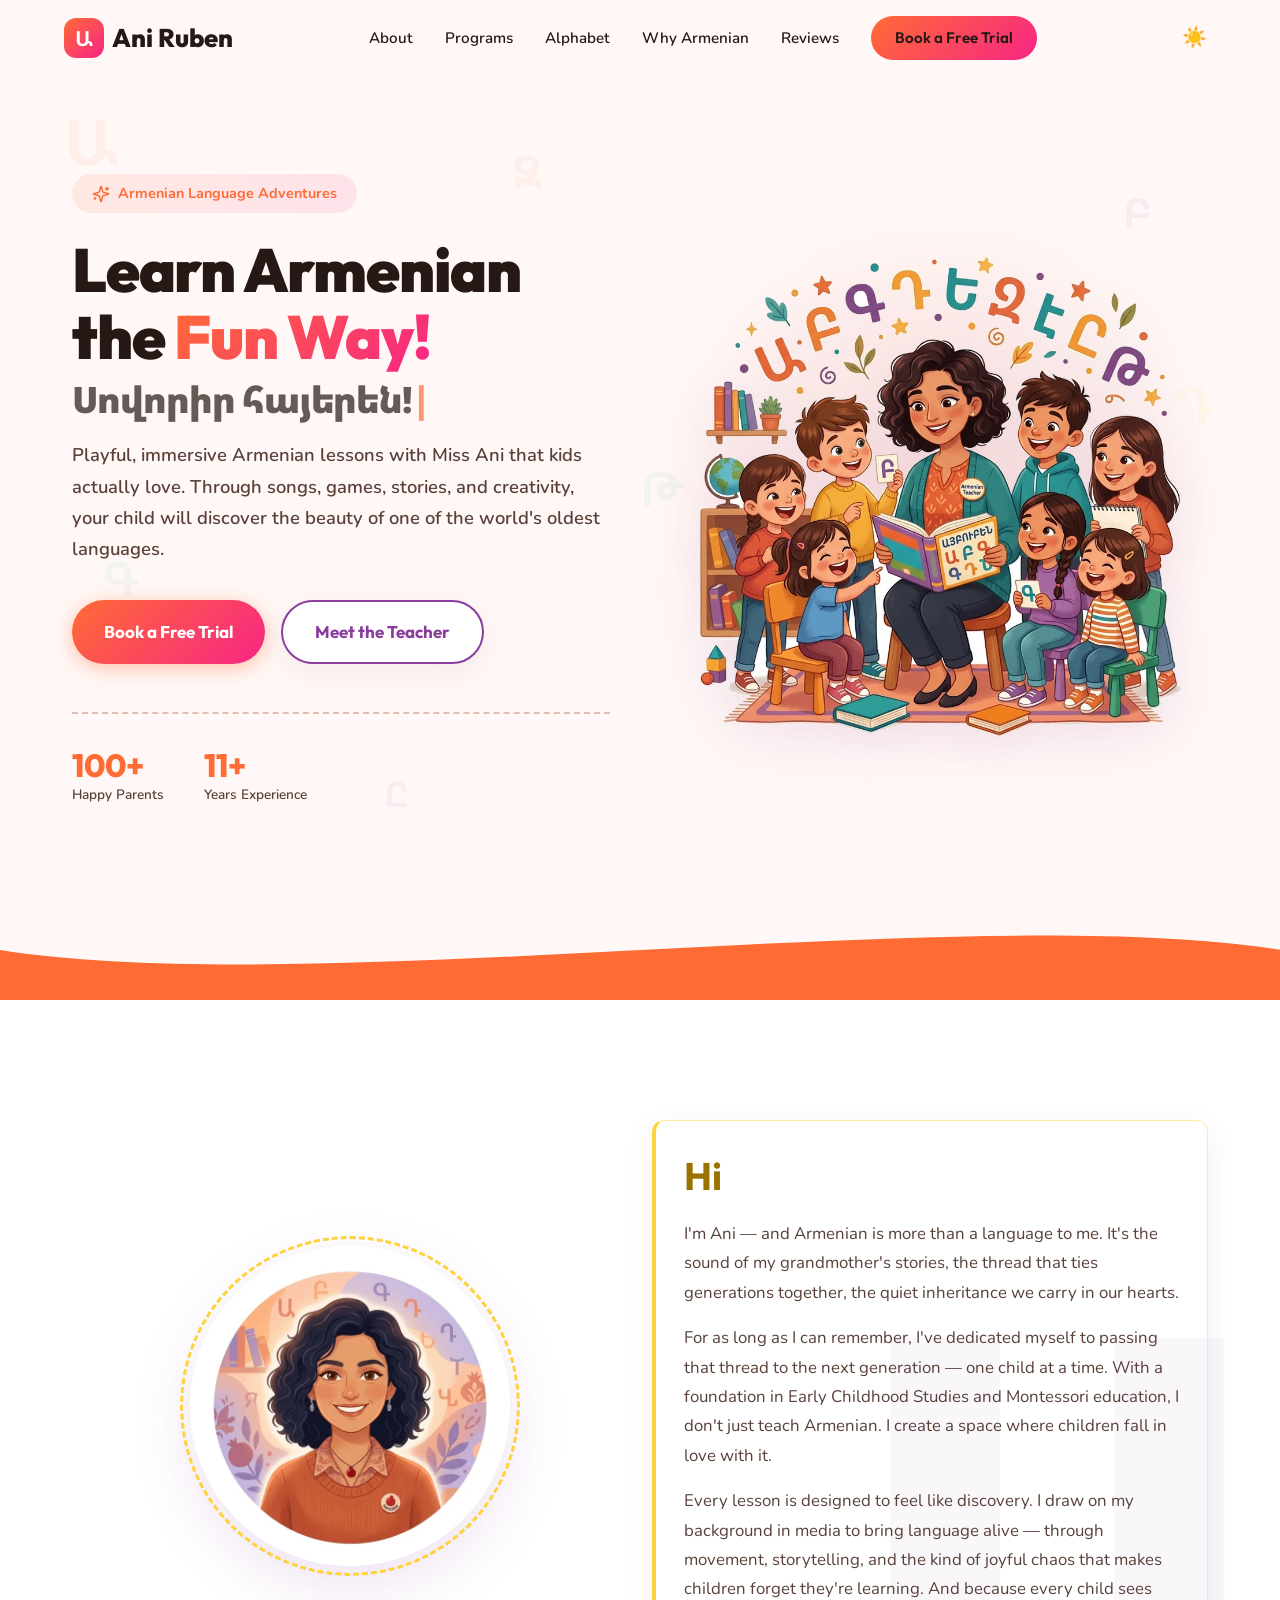
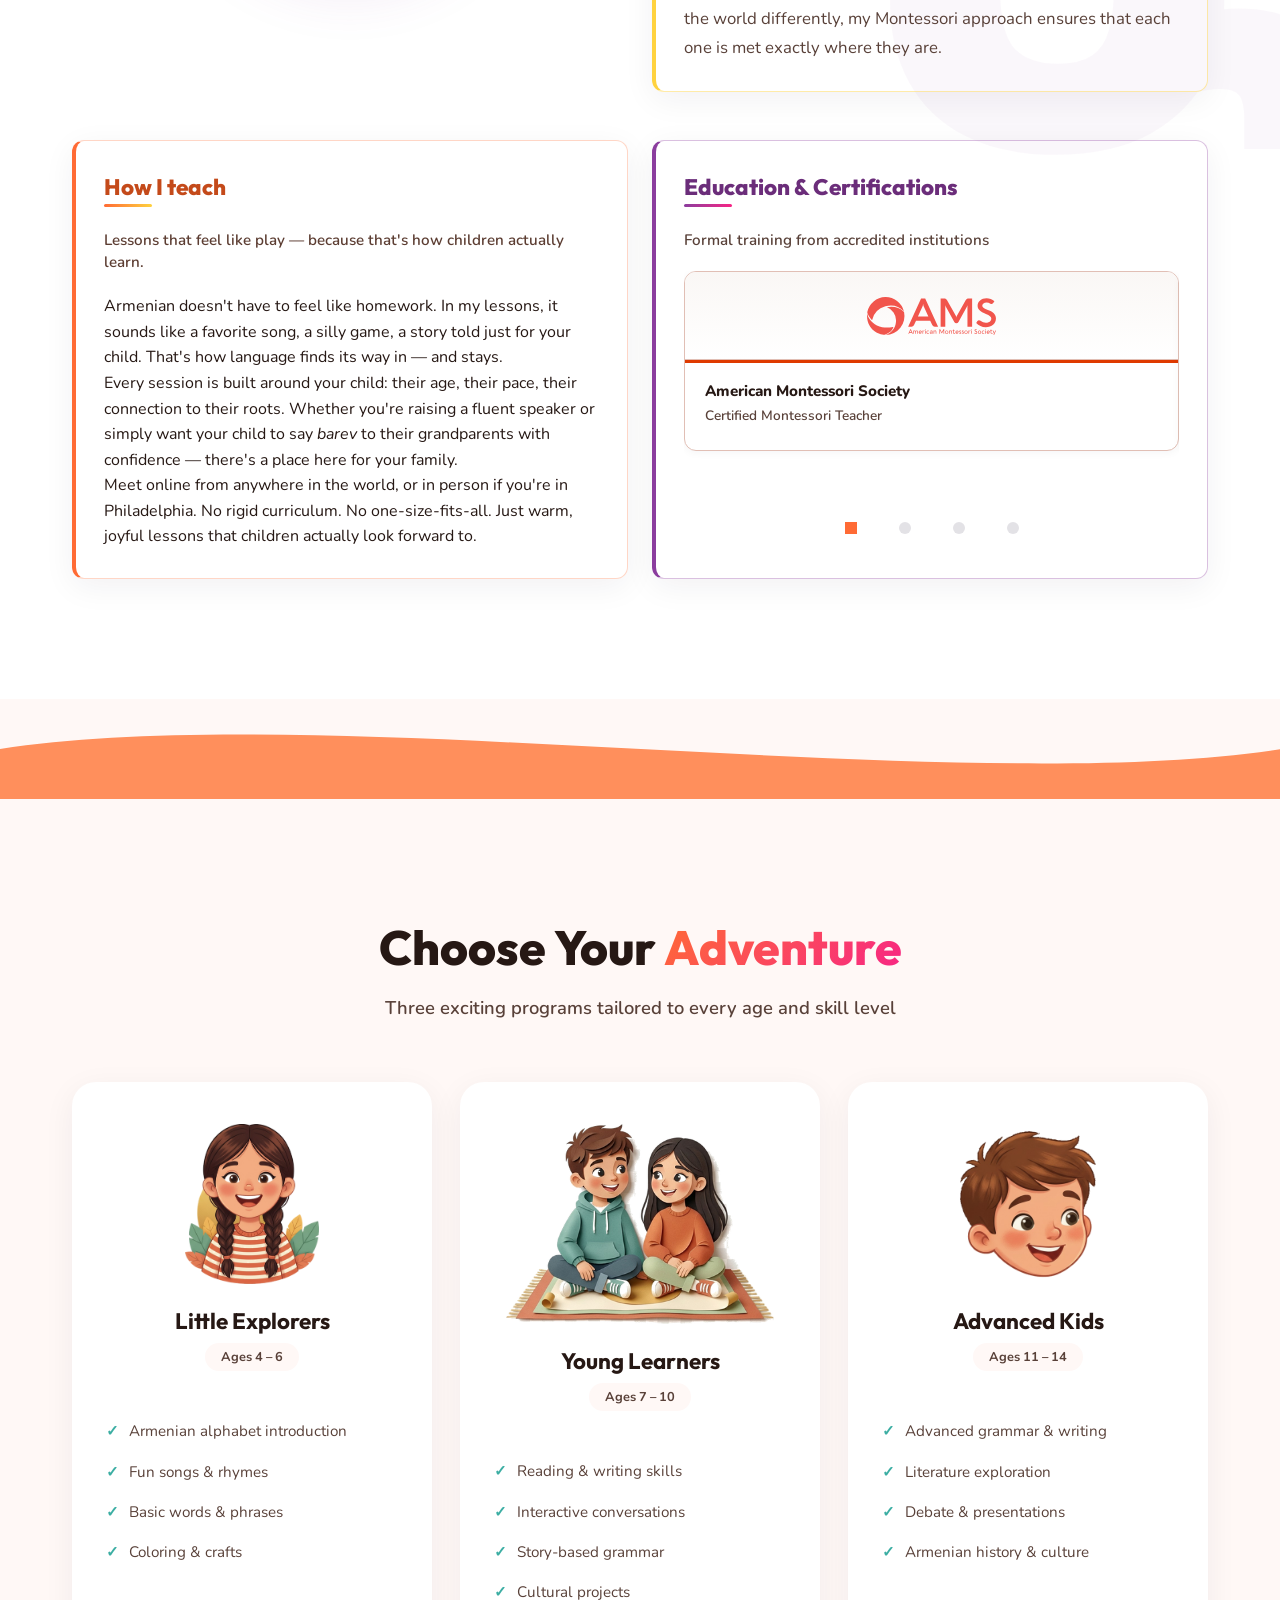
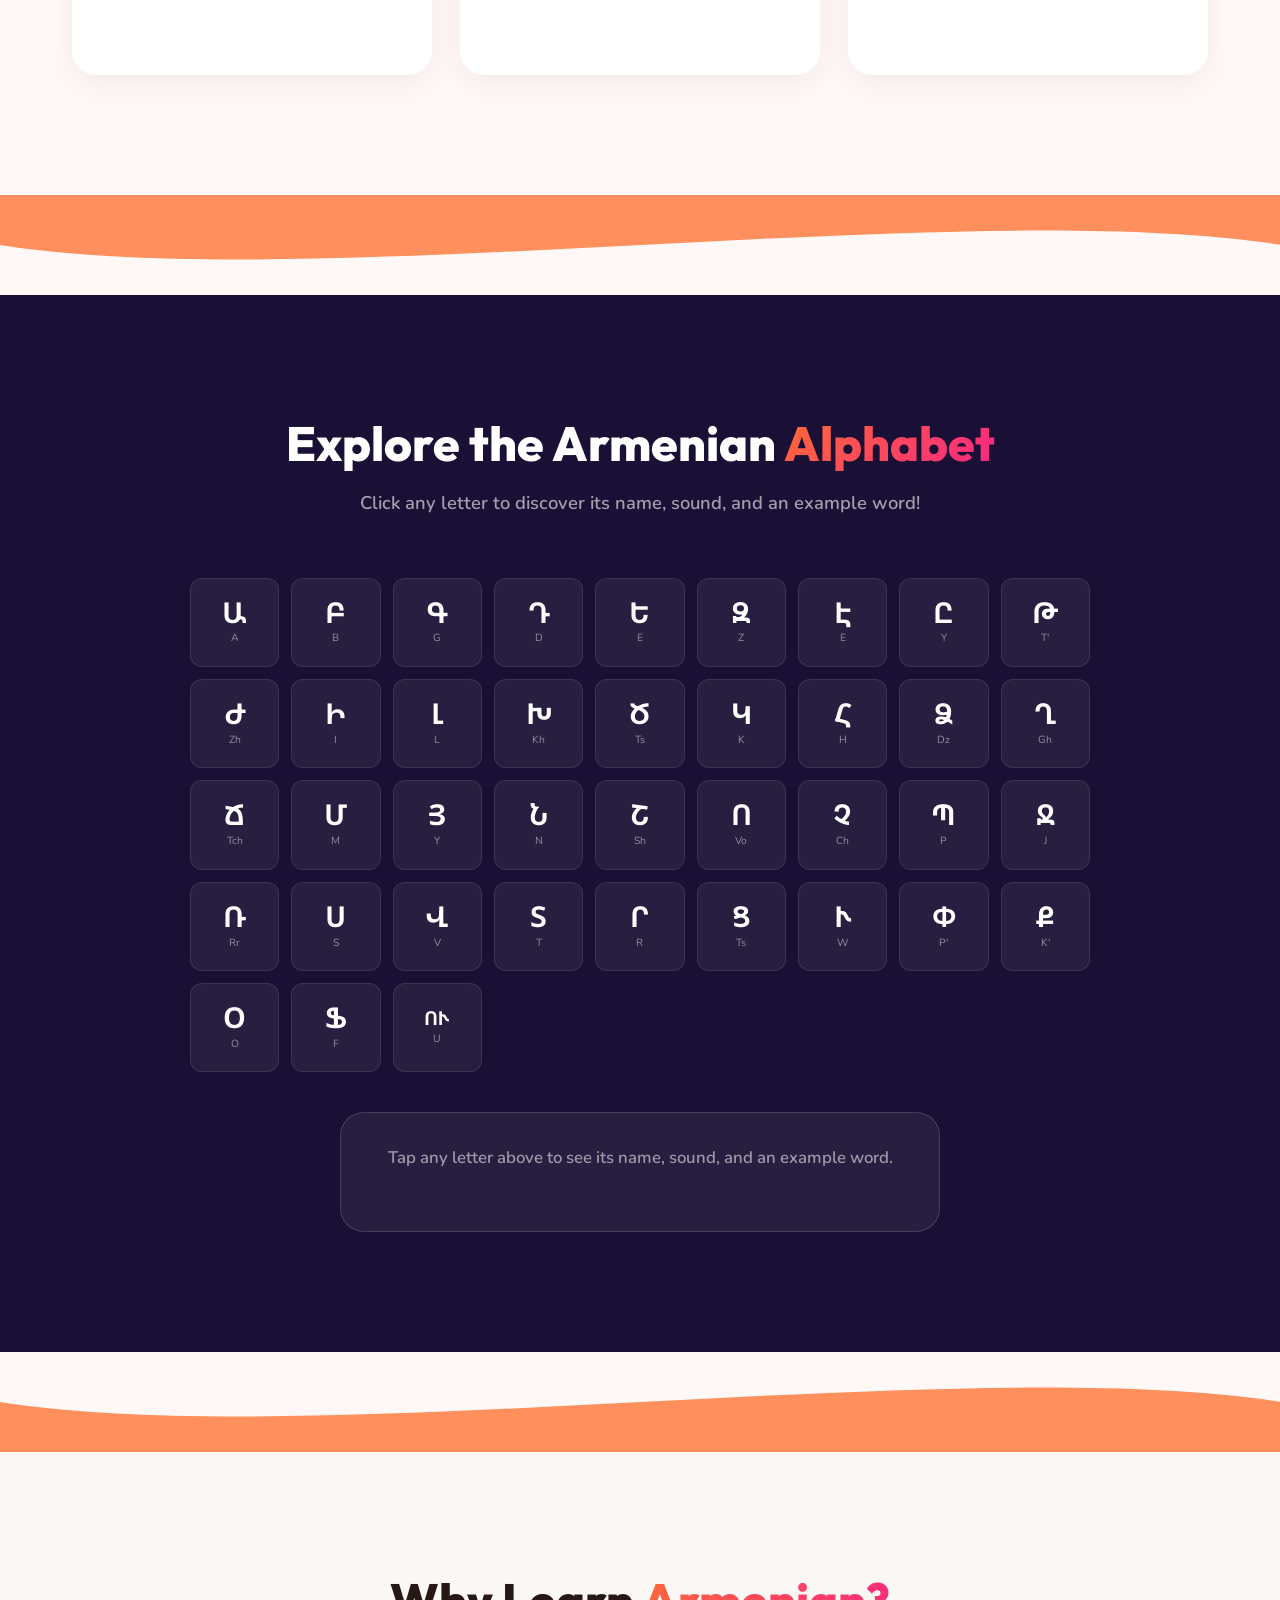
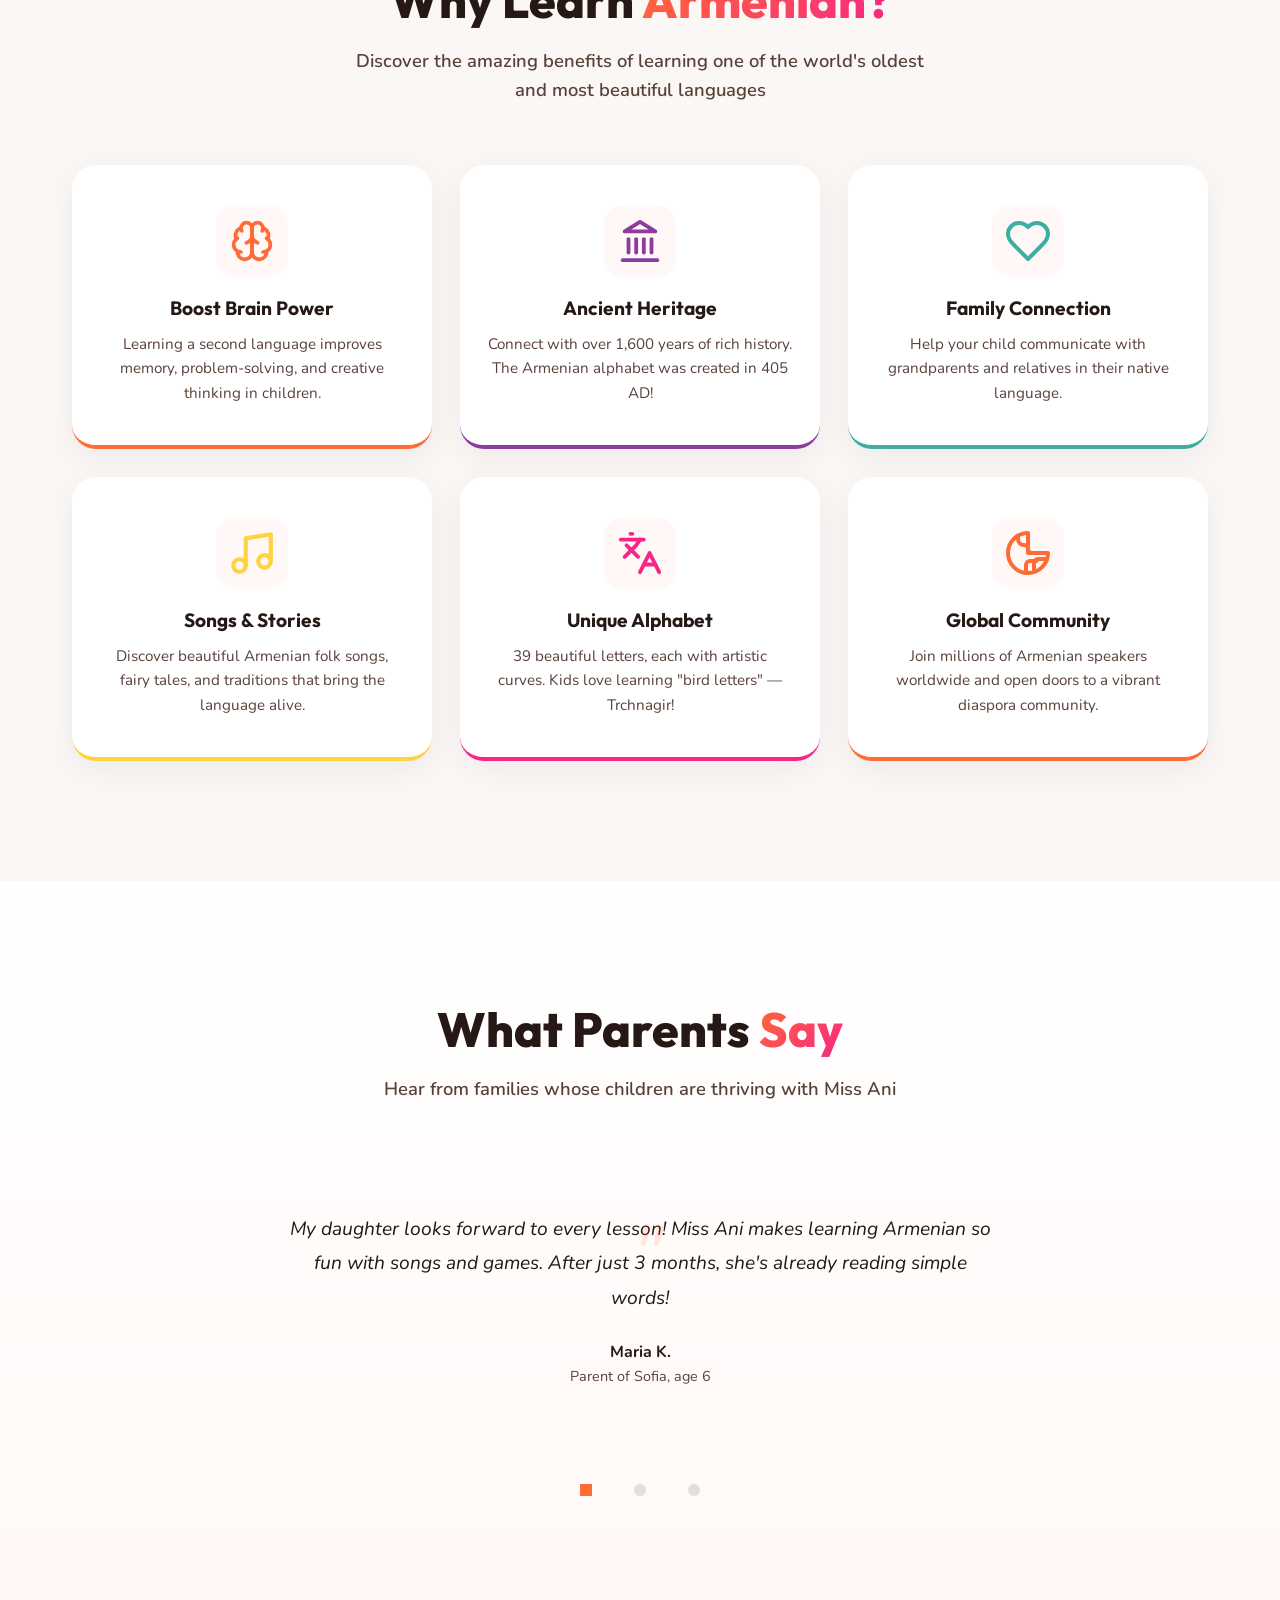
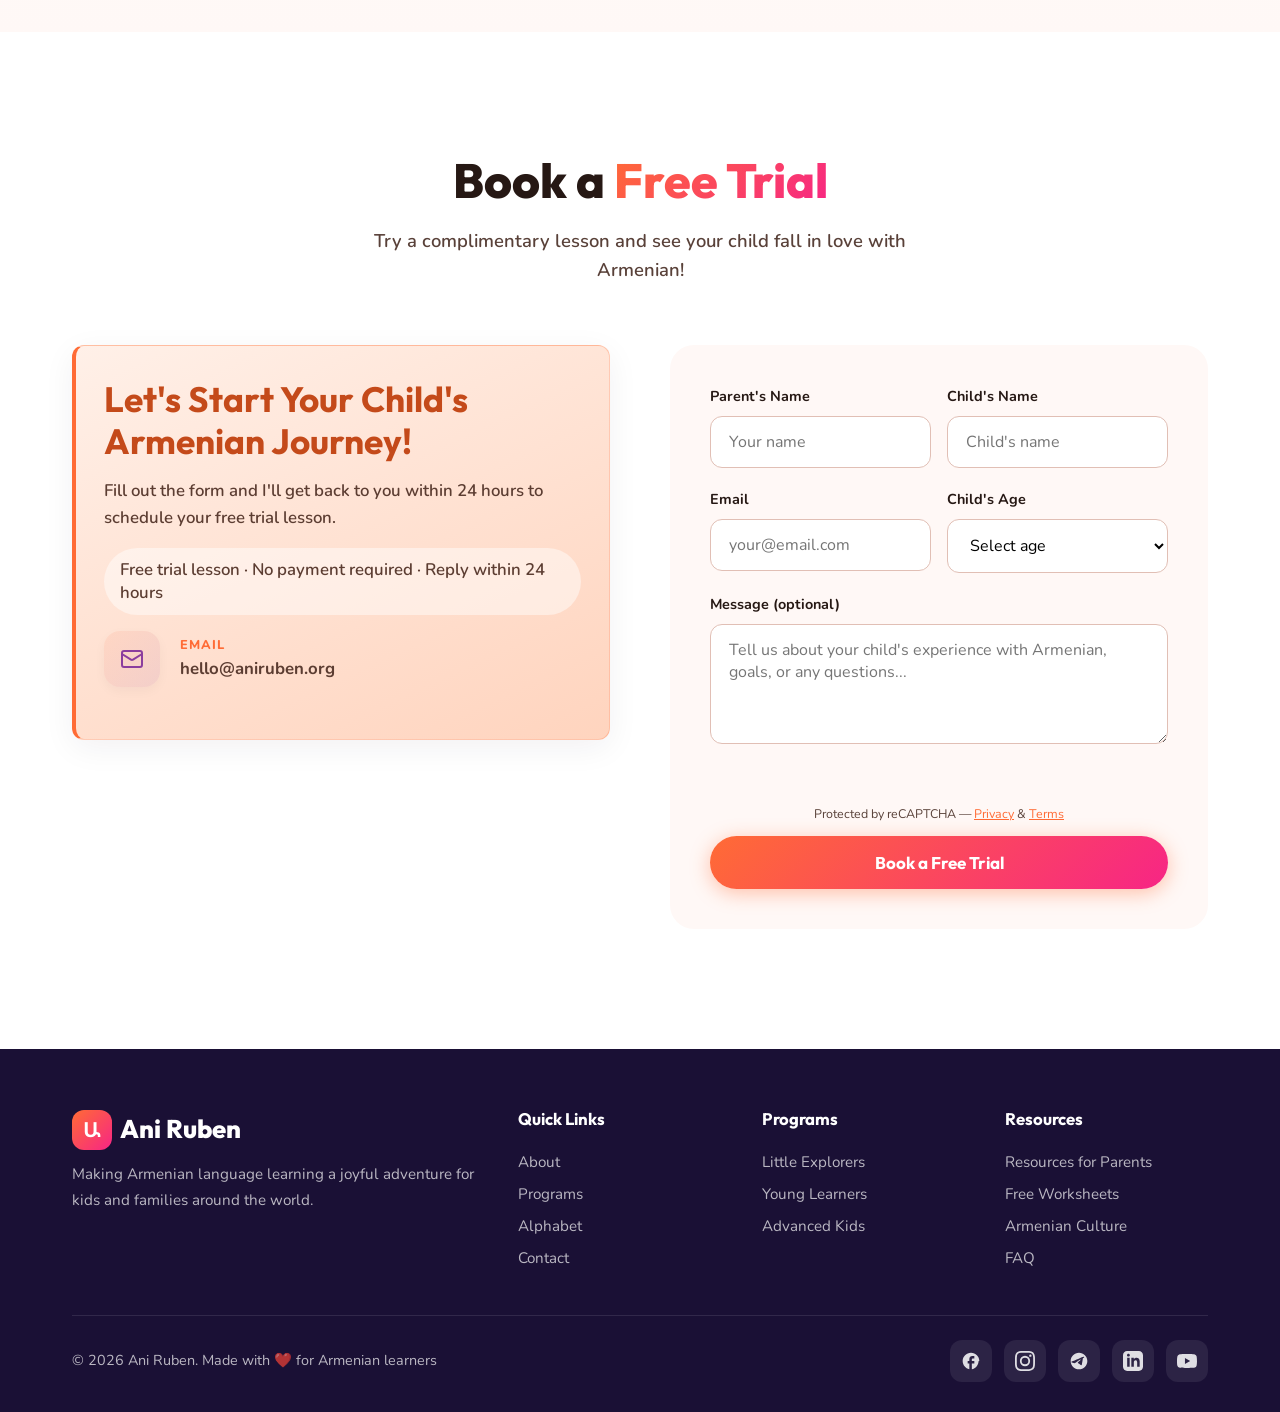
==== commit 471a5e16: "Rename Blog to Resources for Parents in footer" ====
--- a/index.html
+++ b/index.html
@@ -3,20 +3,74 @@
 <head>
   <meta charset="UTF-8">
   <meta name="viewport" content="width=device-width, initial-scale=1.0">
-  <title>Ani Ruben — Fun Armenian Language Lessons for Kids</title>
-  <meta name="description" content="Make learning Armenian an adventure! Miss Ani offers playful, engaging Armenian language lessons for kids ages 4-14. Book a free trial today.">
+  <title>Ani Ruben | Armenian Lessons for Kids Ages 4–14</title>
+  <meta name="description" content="Armenian language lessons for kids ages 4–14 with Miss Ani Ruben. Playful online &amp; in-person classes. Montessori-trained. Book a free trial today.">
+  <meta name="robots" content="index, follow">
+  <link rel="canonical" href="https://aniruben.org/">
+  <!-- TODO: Add /sitemap.xml and <link rel="sitemap" type="application/xml" href="/sitemap.xml"> -->
   <!-- Open Graph / Social Sharing -->
   <meta property="og:type" content="website">
-  <meta property="og:title" content="Ani Ruben — Fun Armenian Language Lessons for Kids">
-  <meta property="og:description" content="Make learning Armenian an adventure! Miss Ani offers playful, engaging Armenian language lessons for kids ages 4-14. Book a free trial today.">
-  <meta property="og:url" content="https://aniruben.org">
+  <meta property="og:site_name" content="Ani Ruben">
+  <meta property="og:locale" content="en_US">
+  <meta property="og:title" content="Ani Ruben | Armenian Lessons for Kids Ages 4–14">
+  <meta property="og:description" content="Armenian language lessons for kids ages 4–14 with Miss Ani Ruben. Playful online &amp; in-person classes. Montessori-trained. Book a free trial today.">
+  <meta property="og:url" content="https://aniruben.org/">
   <meta property="og:image" content="https://aniruben.org/img/og-image.jpg">
   <meta property="og:image:width" content="1200">
   <meta property="og:image:height" content="630">
+  <meta property="og:image:alt" content="Miss Ani — Armenian language teacher for children">
   <meta name="twitter:card" content="summary_large_image">
+  <meta name="twitter:title" content="Ani Ruben | Armenian Lessons for Kids Ages 4–14">
+  <meta name="twitter:description" content="Playful Armenian lessons for kids ages 4–14 with Miss Ani Ruben. Online &amp; in-person. Book a free trial lesson.">
   <meta name="twitter:image" content="https://aniruben.org/img/og-image.jpg">
-  <meta name="twitter:title" content="Ani Ruben — Fun Armenian Language Lessons for Kids">
-  <meta name="twitter:description" content="Playful, immersive Armenian lessons with Miss Ani. Book a free trial today.">
+  <meta name="twitter:image:alt" content="Miss Ani — Armenian language teacher for children">
+  <script type="application/ld+json">
+  {
+    "@context": "https://schema.org",
+    "@graph": [
+      {
+        "@type": "Person",
+        "@id": "https://aniruben.org/#person",
+        "name": "Ani Ruben",
+        "alternateName": "Miss Ani",
+        "url": "https://aniruben.org/",
+        "image": "https://aniruben.org/img/teacher_portrait.png",
+        "email": "mailto:hello@aniruben.org",
+        "jobTitle": "Armenian Language Teacher",
+        "description": "Montessori-trained Armenian language teacher offering playful lessons for children ages 4–14, online worldwide and in person in Philadelphia.",
+        "knowsAbout": ["Armenian language", "Early childhood education", "Montessori education"],
+        "knowsLanguage": ["hy", "en"]
+      },
+      {
+        "@type": "ProfessionalService",
+        "@id": "https://aniruben.org/#service",
+        "name": "Ani Ruben Armenian Language Lessons",
+        "url": "https://aniruben.org/",
+        "description": "Private Armenian language lessons for children ages 4–14 through songs, games, stories, and Montessori-inspired instruction.",
+        "provider": { "@id": "https://aniruben.org/#person" },
+        "areaServed": [
+          { "@type": "City", "name": "Philadelphia", "containedInPlace": { "@type": "State", "name": "Pennsylvania" } },
+          { "@type": "Country", "name": "United States" }
+        ],
+        "audience": {
+          "@type": "PeopleAudience",
+          "audienceType": "Children",
+          "suggestedMinAge": 4,
+          "suggestedMaxAge": 14
+        },
+        "offers": {
+          "@type": "Offer",
+          "name": "Free trial Armenian lesson",
+          "description": "Complimentary first lesson for new families",
+          "price": "0",
+          "priceCurrency": "USD",
+          "url": "https://aniruben.org/#contact",
+          "availability": "https://schema.org/InStock"
+        }
+      }
+    ]
+  }
+  </script>
   <script>
     (function () {
       var stored = localStorage.getItem('theme');
@@ -24,10 +78,35 @@
       if (theme === 'dark') document.documentElement.setAttribute('data-theme', 'dark');
     })();
   </script>
-  <!-- Fonts -->
+  <!-- Fonts & third-party -->
   <link rel="preconnect" href="https://fonts.googleapis.com">
   <link rel="preconnect" href="https://fonts.gstatic.com" crossorigin>
+  <link rel="preconnect" href="https://www.google.com">
+  <link rel="preconnect" href="https://www.gstatic.com" crossorigin>
   <link rel="stylesheet" href="https://fonts.googleapis.com/css2?family=Outfit:wght@400;600;700;800;900&family=Nunito:wght@400;600;700;800&family=Noto+Sans+Armenian:wght@400;700&display=swap">
+  <style>
+    .seo-section-heading {
+      position: absolute;
+      width: 1px;
+      height: 1px;
+      padding: 0;
+      margin: -1px;
+      overflow: hidden;
+      clip: rect(0, 0, 0, 0);
+      white-space: nowrap;
+      border: 0;
+    }
+    .about-content h3.about-intro-title {
+      font-size: 2.4rem;
+      margin-bottom: 20px;
+      color: var(--color-about-bio-title);
+    }
+    .contact-info h3.contact-info-title {
+      font-size: 2.2rem;
+      margin-bottom: 16px;
+      color: var(--color-approach-title);
+    }
+  </style>
   <link rel="stylesheet" href="style.css">
   <link rel="icon" href="data:image/svg+xml,%3Csvg xmlns='http://www.w3.org/2000/svg' viewBox='0 0 100 100'%3E%3Cdefs%3E%3ClinearGradient id='g' x1='0%25' y1='0%25' x2='100%25' y2='100%25'%3E%3Cstop offset='0%25' stop-color='%23FF6B35'/%3E%3Cstop offset='100%25' stop-color='%23F72585'/%3E%3C/linearGradient%3E%3C/defs%3E%3Crect width='100' height='100' rx='22' fill='url(%23g)'/%3E%3Ctext x='50' y='68' text-anchor='middle' font-size='52' font-weight='700' fill='white' font-family='system-ui,sans-serif'%3E%D5%A1%3C/text%3E%3C/svg%3E">
 </head>
@@ -149,6 +228,7 @@
 <section class="about section" id="about">
   <div class="about-bg-letter" aria-hidden="true">Ա</div>
   <div class="container">
+    <h2 class="seo-section-heading">About Miss Ani</h2>
     <div class="about-grid">
     <div class="about-inner">
       <div class="about-image-wrapper fade-in">
@@ -158,7 +238,7 @@
         </picture>
       </div>
       <div class="about-content fade-in">
-        <h2>Hi</h2>
+        <h3 class="about-intro-title">Hi</h3>
         <p>
           I'm Ani — and Armenian is more than a language to me. It's the sound of my grandmother's stories, the thread that ties generations together, the quiet inheritance we carry in our hearts.
         </p>
@@ -188,7 +268,7 @@
           <div class="credentials-grid" id="credentialsTrack">
           <article class="credential-box">
             <div class="cred-logo">
-              <img src="img/credentials/ams.svg" alt="" class="cred-logo__img cred-logo__img--ams" width="235" height="69" loading="lazy">
+              <img src="img/credentials/ams.svg" alt="American Montessori Society logo" class="cred-logo__img cred-logo__img--ams" width="235" height="69" loading="lazy">
             </div>
             <div class="cred-text">
               <strong>American Montessori Society</strong>
@@ -197,7 +277,7 @@
           </article>
           <article class="credential-box">
             <div class="cred-logo">
-              <img src="img/credentials/chc.svg" alt="" class="cred-logo__img cred-logo__img--chc" width="200" height="96" loading="lazy">
+              <img src="img/credentials/chc.svg" alt="Chestnut Hill College logo" class="cred-logo__img cred-logo__img--chc" width="200" height="96" loading="lazy">
             </div>
             <div class="cred-text">
               <strong>Chestnut Hill College, PA</strong>
@@ -206,7 +286,7 @@
           </article>
           <article class="credential-box">
             <div class="cred-logo">
-              <img src="img/credentials/aspu.png" alt="" class="cred-logo__img cred-logo__img--aspu" width="400" height="223" loading="lazy">
+              <img src="img/credentials/aspu.png" alt="Armenian State Pedagogical University logo" class="cred-logo__img cred-logo__img--aspu" width="400" height="223" loading="lazy">
             </div>
             <div class="cred-text">
               <strong>Armenian State Pedagogical University</strong>
@@ -215,7 +295,7 @@
           </article>
           <article class="credential-box">
             <div class="cred-logo">
-              <img src="img/credentials/redcross-mark.svg" alt="" class="cred-logo__img cred-logo__img--redcross" width="64" height="64" loading="lazy">
+              <img src="img/credentials/redcross-mark.svg" alt="American Red Cross emblem" class="cred-logo__img cred-logo__img--redcross" width="64" height="64" loading="lazy">
             </div>
             <div class="cred-text">
               <strong>American Red Cross</strong>
@@ -248,7 +328,7 @@
       <!-- Card 1 -->
       <div class="program-card fade-in">
         <div class="program-icon">
-          <img src="img/programs/little-explorers.png" alt="" loading="lazy">
+          <img src="img/programs/little-explorers.png" alt="Little Explorers Armenian program for ages 4–6 — playful animal characters" loading="lazy">
         </div>
         <h3>Little Explorers</h3>
         <span class="age-tag">Ages 4 – 6</span>
@@ -262,7 +342,7 @@
       <!-- Card 2 -->
       <div class="program-card fade-in">
         <div class="program-icon program-icon--young-learners">
-          <img src="img/programs/young-learners.png" alt="" loading="lazy">
+          <img src="img/programs/young-learners.png" alt="Young Learners Armenian program for ages 7–10 — children reading together" loading="lazy">
         </div>
         <h3>Young Learners</h3>
         <span class="age-tag">Ages 7 – 10</span>
@@ -394,7 +474,7 @@
     <p class="section-subtitle fade-in">Try a complimentary lesson and see your child fall in love with Armenian!</p>
     <div class="contact-inner">
       <div class="contact-info fade-in">
-        <h2>Let's Start Your Child's Armenian Journey!</h2>
+        <h3 class="contact-info-title">Let's Start Your Child's Armenian Journey!</h3>
         <p>Fill out the form and I'll get back to you within 24 hours to schedule your free trial lesson.</p>
         <p class="contact-trust">Free trial lesson · No payment required · Reply within 24 hours</p>
         <div class="contact-detail">
@@ -480,7 +560,7 @@
       </div>
       <div class="footer-col">
         <h4>Resources</h4>
-        <a href="#">Blog</a>
+        <a href="#">Resources for Parents</a>
         <a href="#">Free Worksheets</a>
         <a href="#">Armenian Culture</a>
         <a href="#">FAQ</a>
@@ -495,7 +575,7 @@
         <a href="#" class="social-btn instagram" aria-label="Instagram" target="_blank" rel="noopener noreferrer">
           <svg viewBox="0 0 24 24" width="20" height="20" fill="currentColor" aria-hidden="true"><path d="M12 2.163c3.204 0 3.584.012 4.85.07 3.252.148 4.771 1.691 4.919 4.919.058 1.265.069 1.645.069 4.849 0 3.205-.012 3.584-.069 4.849-.149 3.225-1.664 4.771-4.919 4.919-1.266.058-1.644.07-4.85.07-3.204 0-3.584-.012-4.849-.07-3.26-.149-4.771-1.699-4.919-4.92-.058-1.265-.07-1.644-.07-4.849 0-3.204.013-3.583.07-4.849.149-3.227 1.664-4.771 4.919-4.919 1.266-.057 1.645-.069 4.849-.069zM12 0C8.741 0 8.333.014 7.053.072 2.695.272.273 2.69.073 7.051.014 8.333 0 8.741 0 12c0 3.259.014 3.668.072 4.948.2 4.358 2.618 6.78 6.98 6.98 1.281.058 1.689.072 4.948.072 3.259 0 3.668-.014 4.948-.072 4.354-.2 6.782-2.618 6.979-6.98.059-1.28.073-1.689.073-4.948 0-3.259-.014-3.667-.072-4.947-.196-4.354-2.617-6.78-6.979-6.98C15.668.014 15.259 0 12 0zm0 5.838a6.162 6.162 0 100 12.324 6.162 6.162 0 000-12.324zM12 16a4 4 0 110-8 4 4 0 010 8zm6.406-11.845a1.44 1.44 0 100 2.881 1.44 1.44 0 000-2.881z"/></svg>
         </a>
-        <a href="#" class="social-btn telegram" aria-label="Telegram" target="_blank" rel="noopener noreferrer">
+        <a href="https://t.me/+F8hilrxAtLllODIx" class="social-btn telegram" aria-label="Telegram" target="_blank" rel="noopener noreferrer">
           <svg viewBox="0 0 24 24" width="20" height="20" fill="currentColor" aria-hidden="true"><path d="M12 2C6.48 2 2 6.48 2 12s4.48 10 10 10 10-4.48 10-10S17.52 2 12 2zm4.64 6.8c-.15 1.58-.8 5.42-1.13 7.19-.14.75-.42 1-.68 1.03-.58.05-1.02-.38-1.58-.75-.88-.58-1.38-.94-2.23-1.5-.99-.65-.35-1.01.22-1.59.15-.15 2.71-2.48 2.76-2.69.01-.03.01-.14-.07-.2-.08-.06-.19-.04-.27-.02-.12.02-2.03 1.28-5.74 3.79-.54.37-1.03.55-1.47.54-.48-.01-1.4-.27-2.09-.5-.85-.28-1.53-.43-1.47-.91.03-.25.38-.51 1.05-.78 4.12-1.79 6.87-2.97 8.24-3.55 3.93-1.66 4.75-1.95 5.28-1.96.12 0 .39.03.57.17.15.12.2.29.22.41-.02.04-.02.16-.03.22z"/></svg>
         </a>
         <a href="#" class="social-btn linkedin" aria-label="LinkedIn" target="_blank" rel="noopener noreferrer">
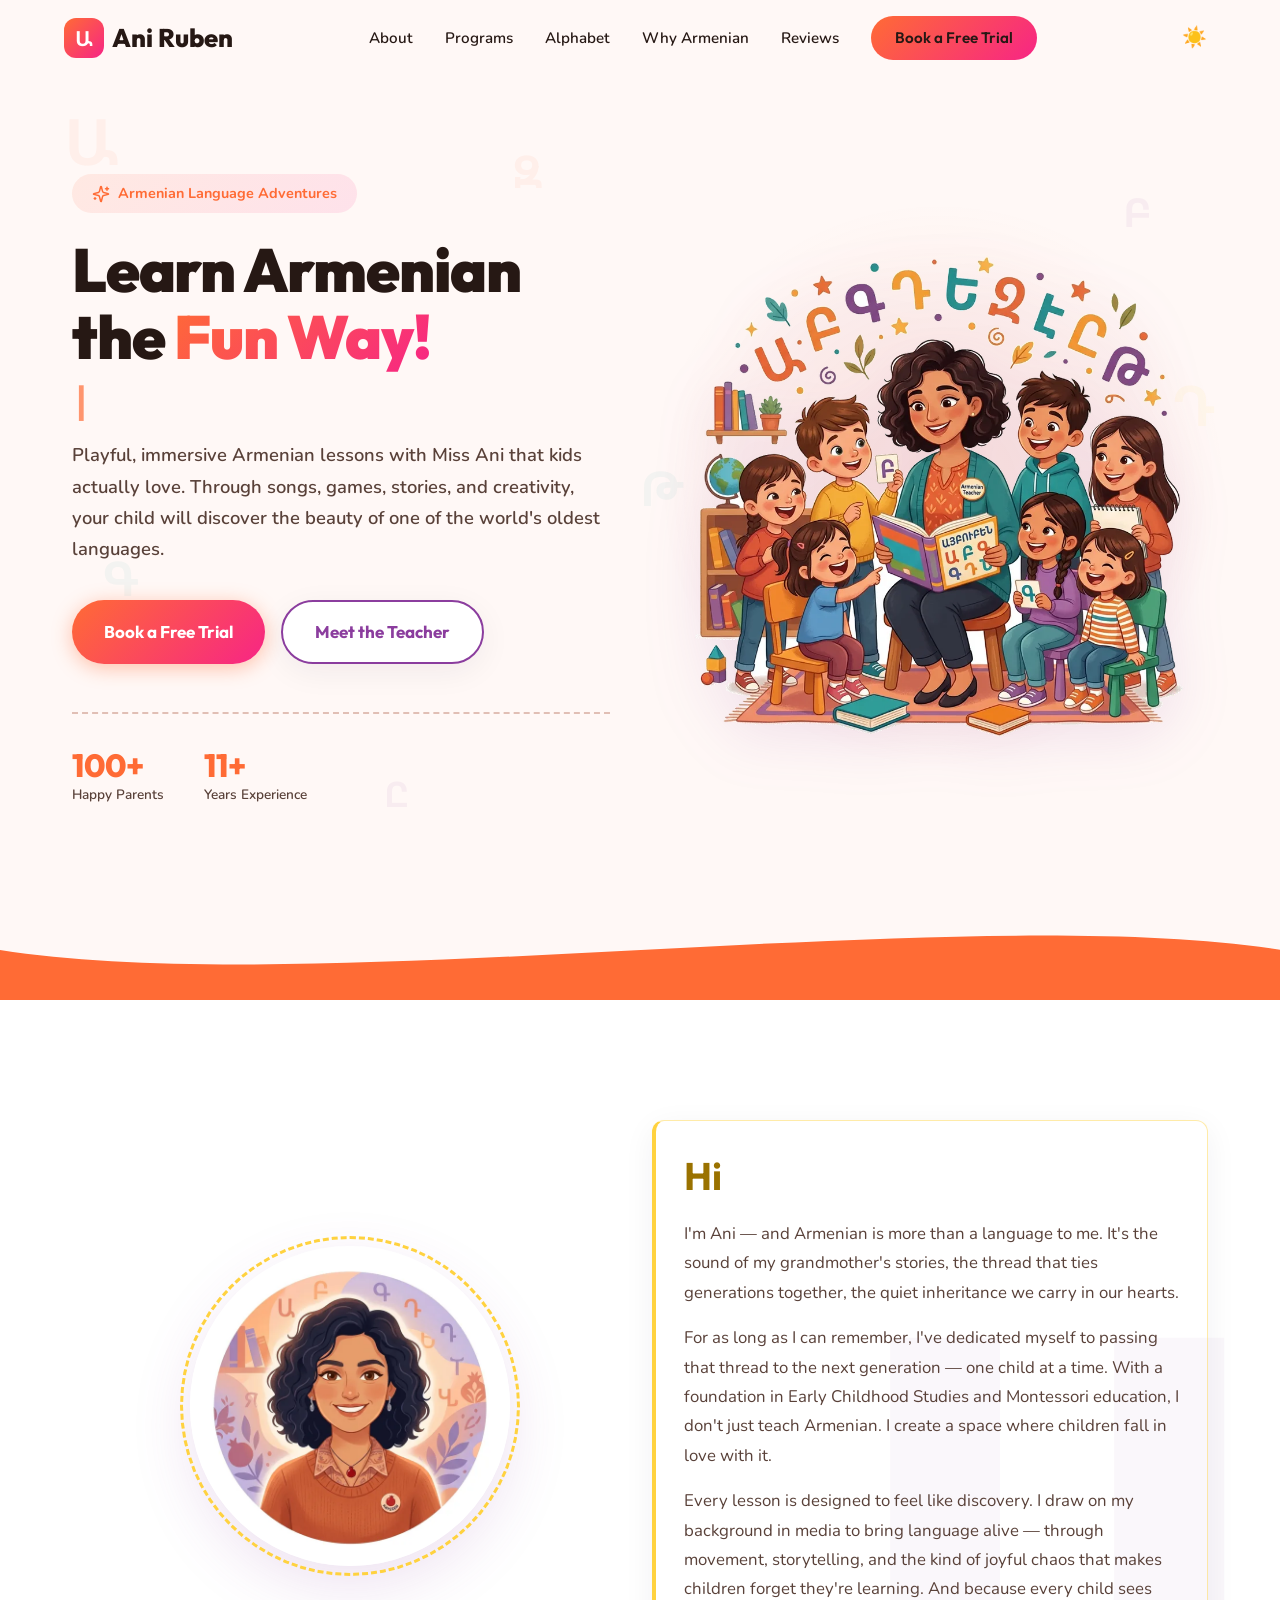
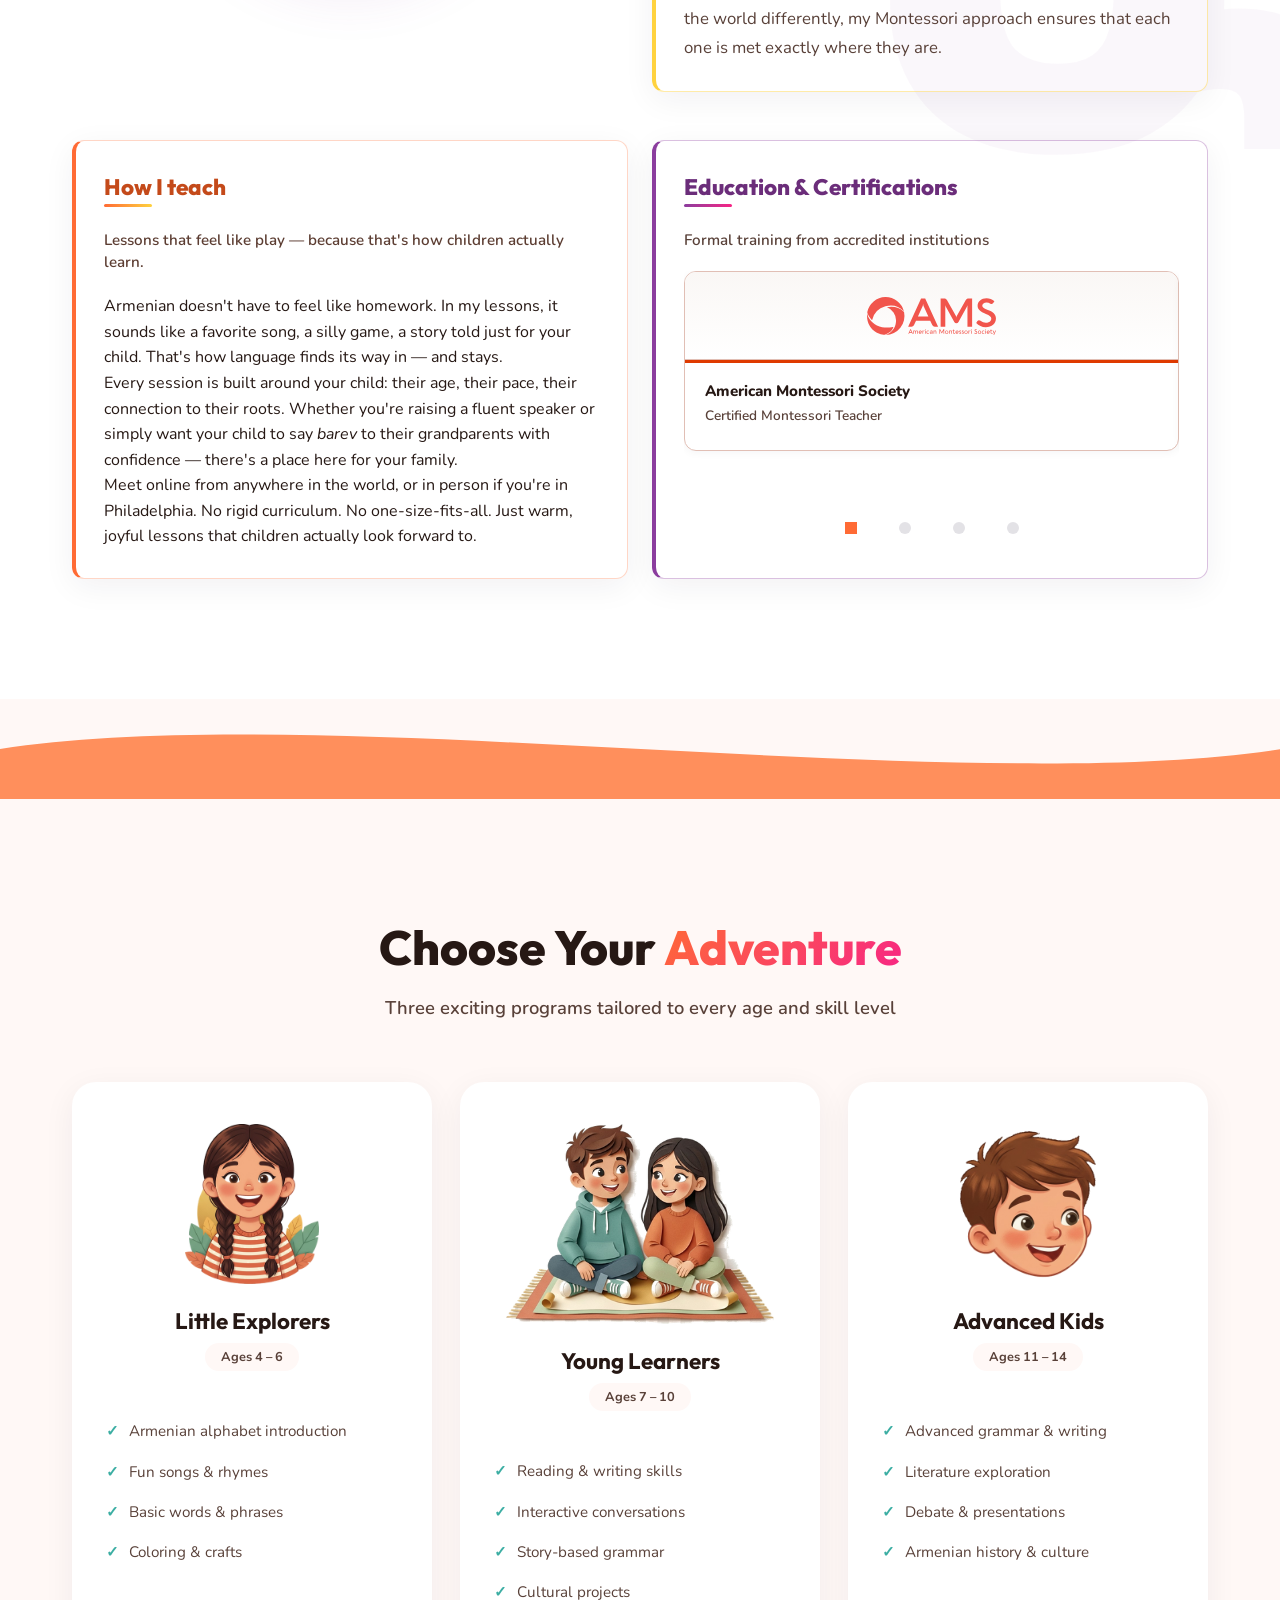
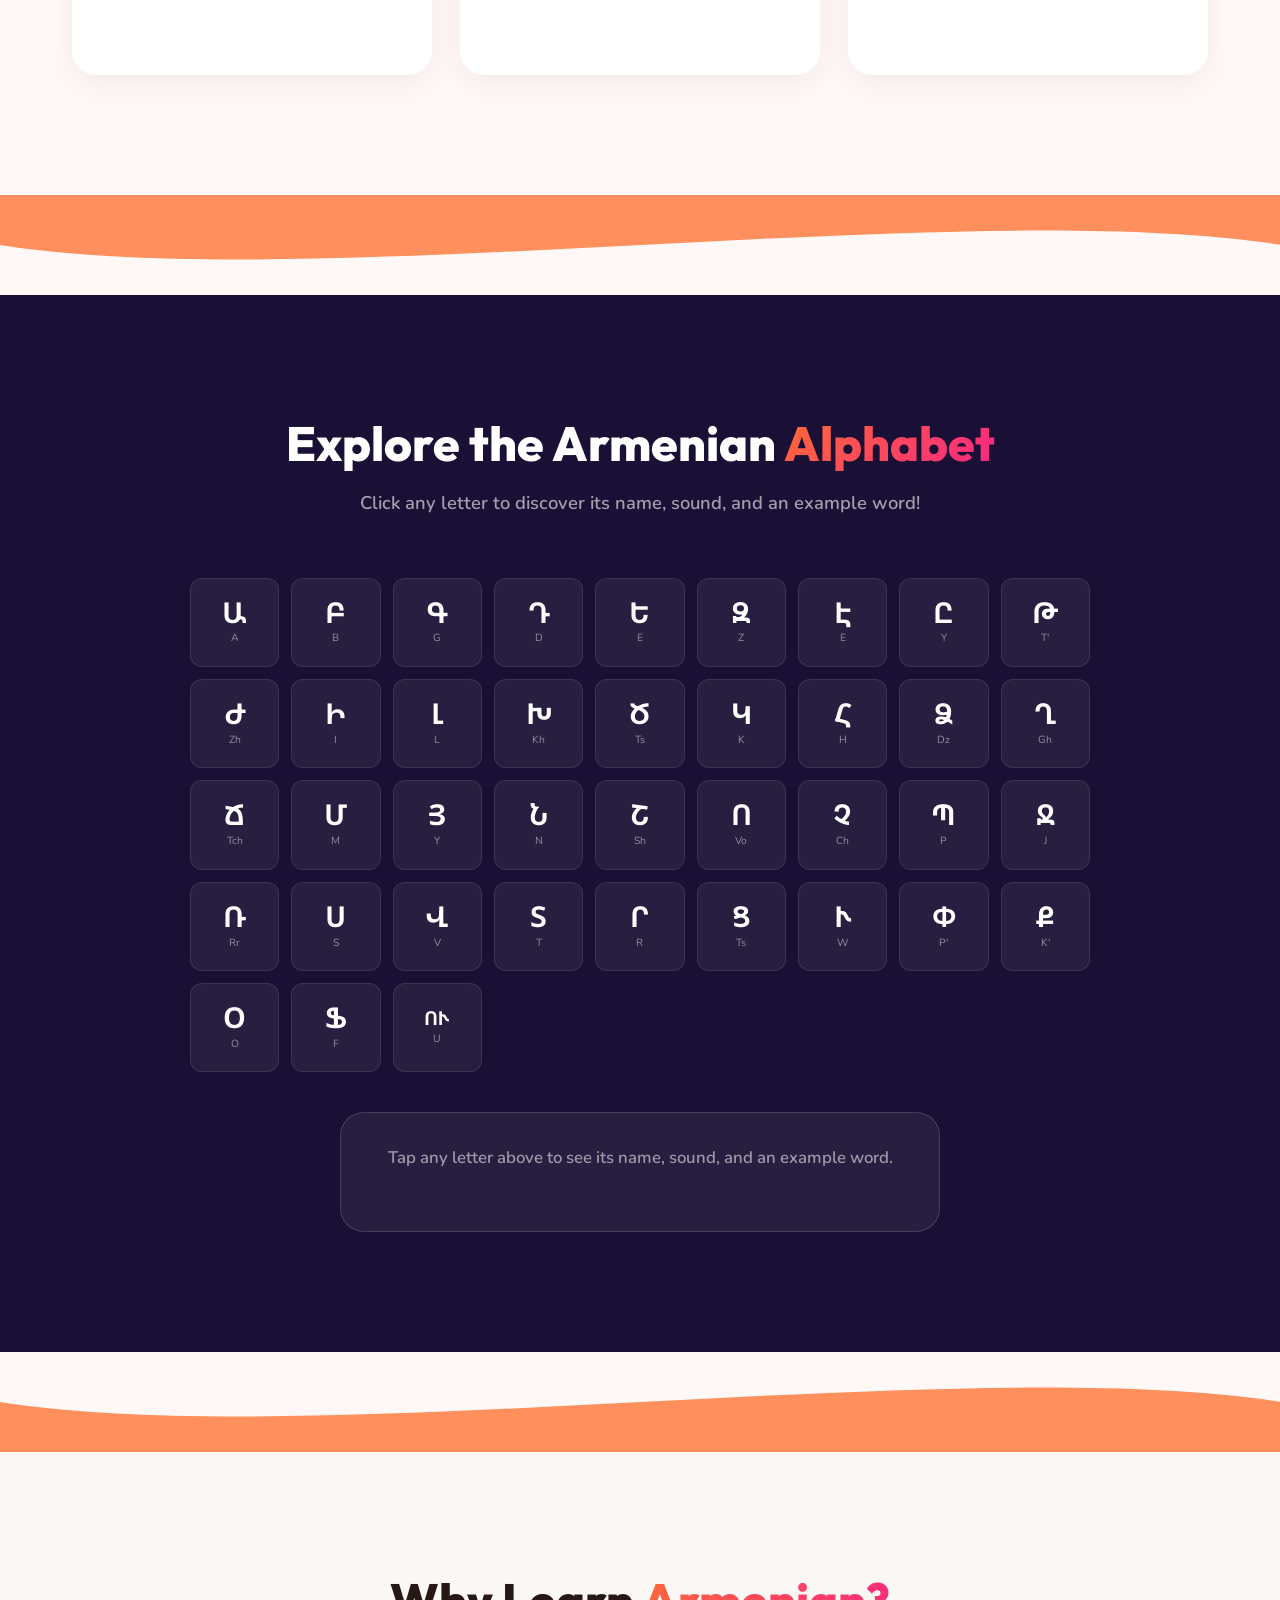
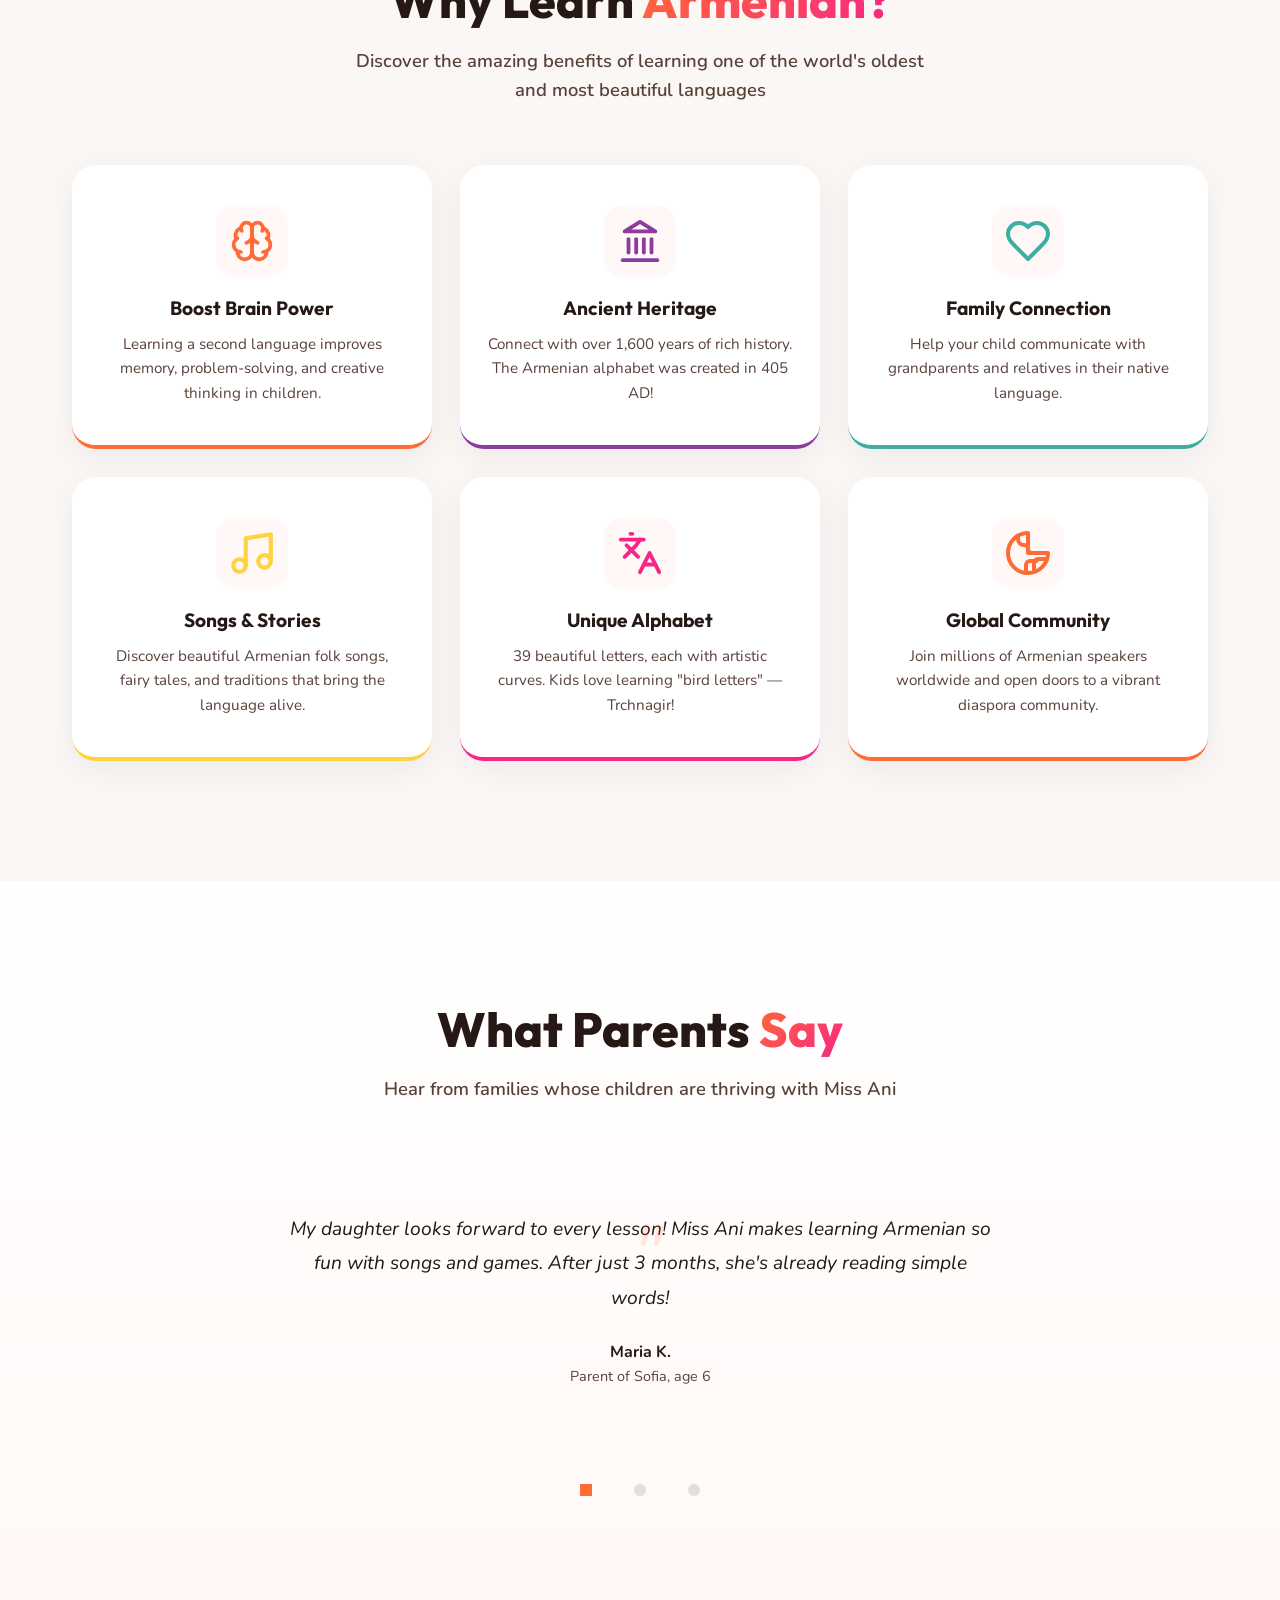
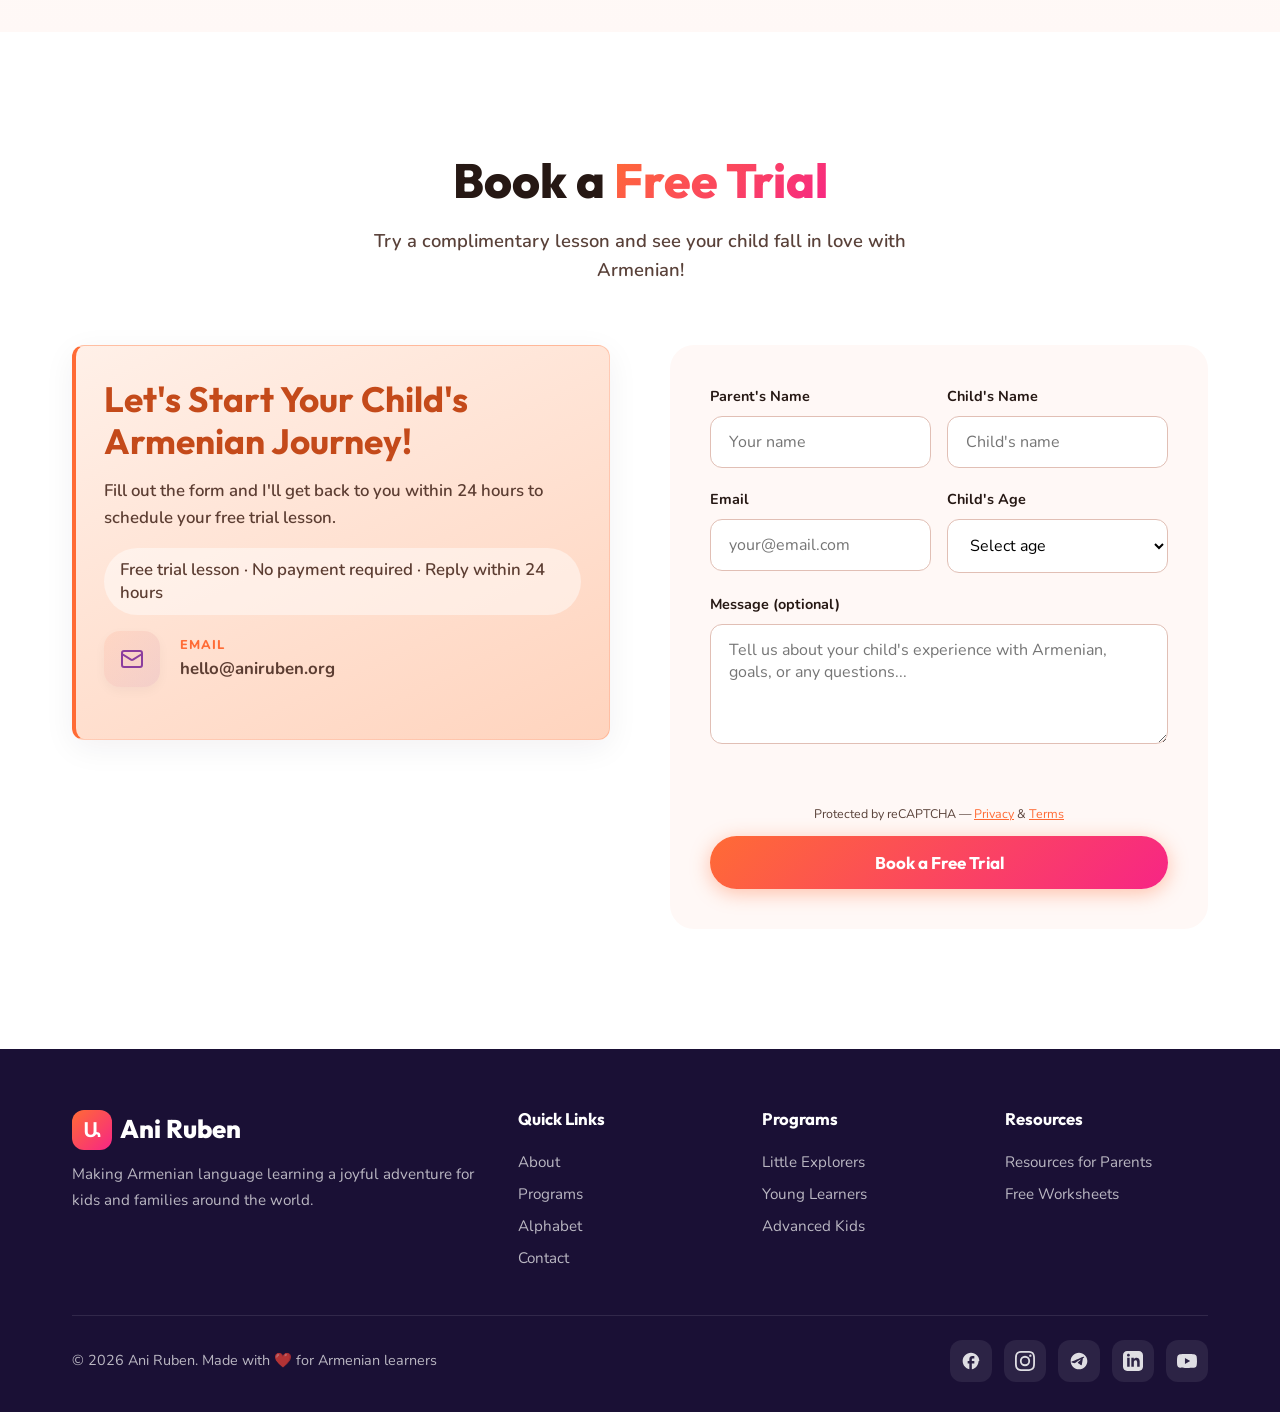
==== commit 33c60f80: "Add resources modal, remove broken links, clean footer" ====
--- a/index.html
+++ b/index.html
@@ -560,10 +560,8 @@
       </div>
       <div class="footer-col">
         <h4>Resources</h4>
-        <a href="#">Resources for Parents</a>
+        <a href="#" id="resourcesParentsLink">Resources for Parents</a>
         <a href="#">Free Worksheets</a>
-        <a href="#">Armenian Culture</a>
-        <a href="#">FAQ</a>
       </div>
     </div>
     <div class="footer-bottom">
@@ -589,6 +587,57 @@
   </div>
 </footer>
 
+<div class="resources-modal" id="resourcesModal" role="dialog" aria-modal="true" aria-labelledby="resourcesModalTitle" hidden>
+  <div class="resources-modal__backdrop" data-resources-close aria-hidden="true"></div>
+  <div class="resources-modal__panel">
+    <button type="button" class="resources-modal__close" data-resources-close aria-label="Close resources dialog">
+      <span aria-hidden="true">&times;</span>
+    </button>
+    <h2 class="resources-modal__title" id="resourcesModalTitle">Resources for Parents</h2>
+    <p class="resources-modal__intro">Hand-picked sites to support your child’s Armenian learning at home.</p>
+
+    <section class="resources-modal__category">
+      <h3 class="resources-modal__category-title">🎮 For Kids</h3>
+      <ul class="resources-modal__list">
+        <li class="resources-modal__item">
+          <a href="https://gusonthego.com" class="resources-modal__link" target="_blank" rel="noopener">
+            <span class="resources-modal__name">Gus on the Go</span>
+            <span class="resources-modal__domain">gusonthego.com</span>
+          </a>
+          <p class="resources-modal__desc">Fun Armenian vocabulary app for kids</p>
+        </li>
+        <li class="resources-modal__item">
+          <a href="https://avc-agbu.org" class="resources-modal__link" target="_blank" rel="noopener">
+            <span class="resources-modal__name">AGBU Armenian Virtual College</span>
+            <span class="resources-modal__domain">avc-agbu.org</span>
+          </a>
+          <p class="resources-modal__desc">Online Armenian courses for all ages</p>
+        </li>
+      </ul>
+    </section>
+
+    <section class="resources-modal__category">
+      <h3 class="resources-modal__category-title">🏛️ Cultural &amp; Learning</h3>
+      <ul class="resources-modal__list">
+        <li class="resources-modal__item">
+          <a href="https://agbu.org/resources" class="resources-modal__link" target="_blank" rel="noopener">
+            <span class="resources-modal__name">AGBU Resources</span>
+            <span class="resources-modal__domain">agbu.org/resources</span>
+          </a>
+          <p class="resources-modal__desc">Free videos, ebooks and courses</p>
+        </li>
+        <li class="resources-modal__item">
+          <a href="https://armeniapedia.org" class="resources-modal__link" target="_blank" rel="noopener">
+            <span class="resources-modal__name">Armeniapedia</span>
+            <span class="resources-modal__domain">armeniapedia.org</span>
+          </a>
+          <p class="resources-modal__desc">Armenian encyclopedia in English</p>
+        </li>
+      </ul>
+    </section>
+  </div>
+</div>
+
 <script src="script.js"></script>
 <script src="https://www.google.com/recaptcha/api.js?render=6LezL_gsAAAAAJd-Uca7Mu9m6iHuHl7Hy9E9JAV8" async></script>
 </body>
--- a/style.css
+++ b/style.css
@@ -2138,6 +2138,190 @@
   }
 }
 
+/* ===== RESOURCES FOR PARENTS MODAL ===== */
+.resources-modal {
+  position: fixed;
+  inset: 0;
+  z-index: 10000;
+  display: flex;
+  align-items: center;
+  justify-content: center;
+  padding: max(16px, env(safe-area-inset-top)) 16px max(16px, env(safe-area-inset-bottom));
+  opacity: 0;
+  visibility: hidden;
+  pointer-events: none;
+  transition: opacity var(--transition), visibility var(--transition);
+}
+
+.resources-modal.is-open {
+  opacity: 1;
+  visibility: visible;
+  pointer-events: auto;
+}
+
+body.resources-modal-open {
+  overflow: hidden;
+}
+
+.resources-modal__backdrop {
+  position: absolute;
+  inset: 0;
+  background: rgba(26, 16, 53, 0.55);
+  backdrop-filter: blur(8px);
+  cursor: pointer;
+}
+
+.resources-modal__panel {
+  position: relative;
+  z-index: 1;
+  width: 100%;
+  max-width: 560px;
+  max-height: min(85vh, 720px);
+  overflow-y: auto;
+  -webkit-overflow-scrolling: touch;
+  background: var(--color-bg-elevated);
+  border: 1px solid var(--color-border);
+  border-radius: var(--radius);
+  box-shadow: var(--shadow-lg);
+  padding: 32px 28px 36px;
+  transform: translateY(20px) scale(0.97);
+  transition: transform var(--transition);
+}
+
+.resources-modal.is-open .resources-modal__panel {
+  transform: translateY(0) scale(1);
+}
+
+.resources-modal__close {
+  position: absolute;
+  top: 16px;
+  right: 16px;
+  display: flex;
+  align-items: center;
+  justify-content: center;
+  width: 44px;
+  height: 44px;
+  padding: 0;
+  border: none;
+  border-radius: var(--radius-sm);
+  background: var(--alpha-primary-10);
+  color: var(--color-text);
+  font-size: 1.75rem;
+  line-height: 1;
+  cursor: pointer;
+  transition: var(--transition);
+}
+
+.resources-modal__close:hover {
+  background: var(--alpha-primary-20);
+  transform: scale(1.05);
+}
+
+.resources-modal__close:focus-visible {
+  outline: 3px solid var(--accent1);
+  outline-offset: 2px;
+}
+
+.resources-modal__title {
+  font-family: 'Outfit', sans-serif;
+  font-size: clamp(1.5rem, 4vw, 1.85rem);
+  font-weight: 800;
+  color: var(--color-text);
+  padding-right: 48px;
+  margin-bottom: 8px;
+}
+
+.resources-modal__intro {
+  color: var(--color-text-muted);
+  font-size: 0.95rem;
+  margin-bottom: 24px;
+}
+
+.resources-modal__category + .resources-modal__category {
+  margin-top: 28px;
+}
+
+.resources-modal__category-title {
+  font-family: 'Outfit', sans-serif;
+  font-size: 1.1rem;
+  font-weight: 700;
+  color: var(--color-text);
+  margin-bottom: 14px;
+  padding-bottom: 8px;
+  border-bottom: 2px solid var(--alpha-primary-15);
+}
+
+.resources-modal__list {
+  list-style: none;
+  display: flex;
+  flex-direction: column;
+  gap: 16px;
+}
+
+.resources-modal__item {
+  padding: 16px 18px;
+  border-radius: var(--radius-sm);
+  border: 1px solid var(--color-border);
+  background: var(--color-bg-muted);
+  transition: var(--transition);
+}
+
+.resources-modal__item:hover {
+  border-color: var(--alpha-primary-28);
+  box-shadow: var(--shadow);
+}
+
+.resources-modal__link {
+  display: flex;
+  flex-wrap: wrap;
+  align-items: baseline;
+  gap: 6px 10px;
+  text-decoration: none;
+  color: inherit;
+}
+
+.resources-modal__link:focus-visible {
+  outline: 3px solid var(--accent1);
+  outline-offset: 4px;
+  border-radius: 4px;
+}
+
+.resources-modal__name {
+  font-family: 'Outfit', sans-serif;
+  font-weight: 700;
+  font-size: 1.05rem;
+  color: var(--primary);
+  transition: color var(--transition);
+}
+
+.resources-modal__link:hover .resources-modal__name {
+  color: var(--secondary);
+}
+
+.resources-modal__domain {
+  font-size: 0.85rem;
+  font-weight: 600;
+  color: var(--color-text-muted);
+}
+
+.resources-modal__desc {
+  margin-top: 8px;
+  font-size: 0.9rem;
+  color: var(--color-text-muted);
+  line-height: 1.5;
+}
+
+@media (max-width: 480px) {
+  .resources-modal__panel {
+    padding: 28px 20px 32px;
+    max-height: 90vh;
+  }
+
+  .resources-modal__item {
+    padding: 14px 16px;
+  }
+}
+
 /* ===== REDUCED MOTION ===== */
 @media (prefers-reduced-motion: reduce) {
   html {
@@ -2173,7 +2357,13 @@
   .letter-card,
   .footer-socials a,
   .footer-col a,
-  .hero-image img {
+  .hero-image img,
+  .resources-modal,
+  .resources-modal__panel {
     transition: none;
   }
-}
+
+  .resources-modal__panel {
+    transform: none;
+  }
+}
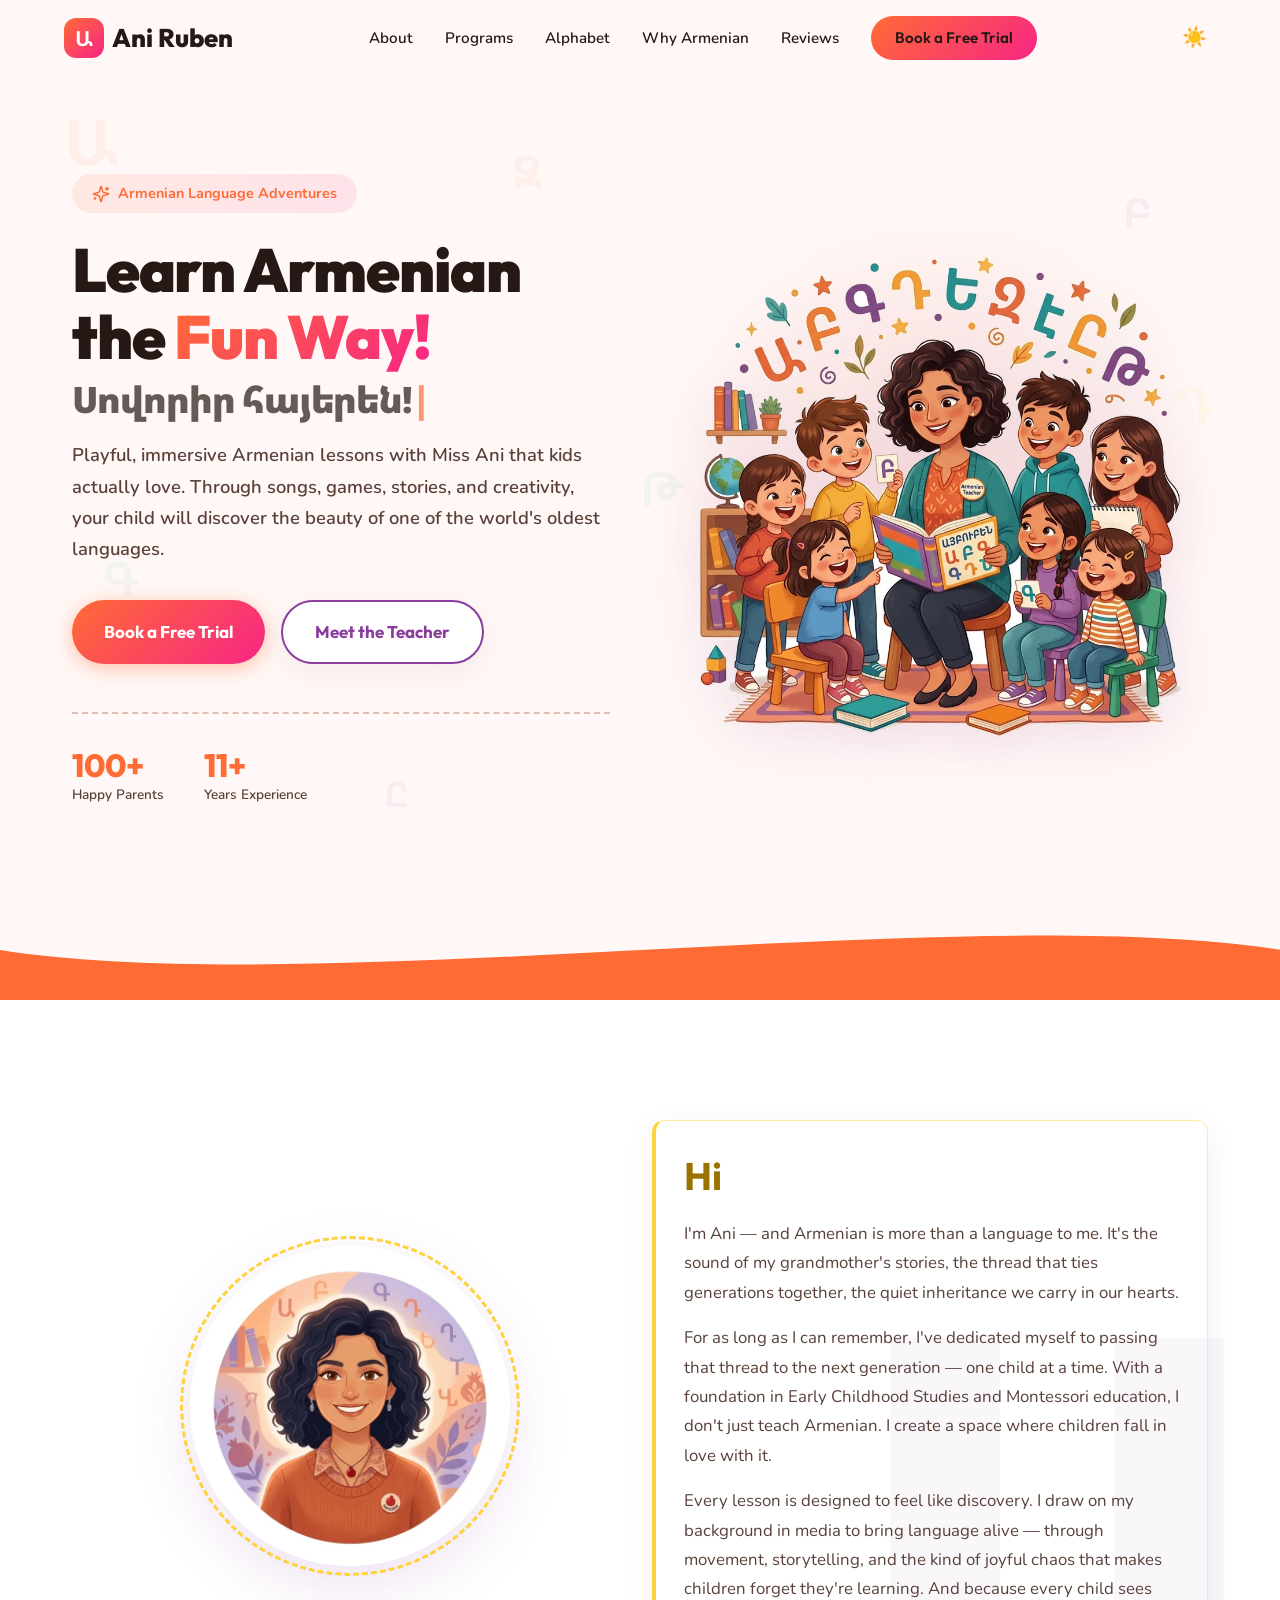
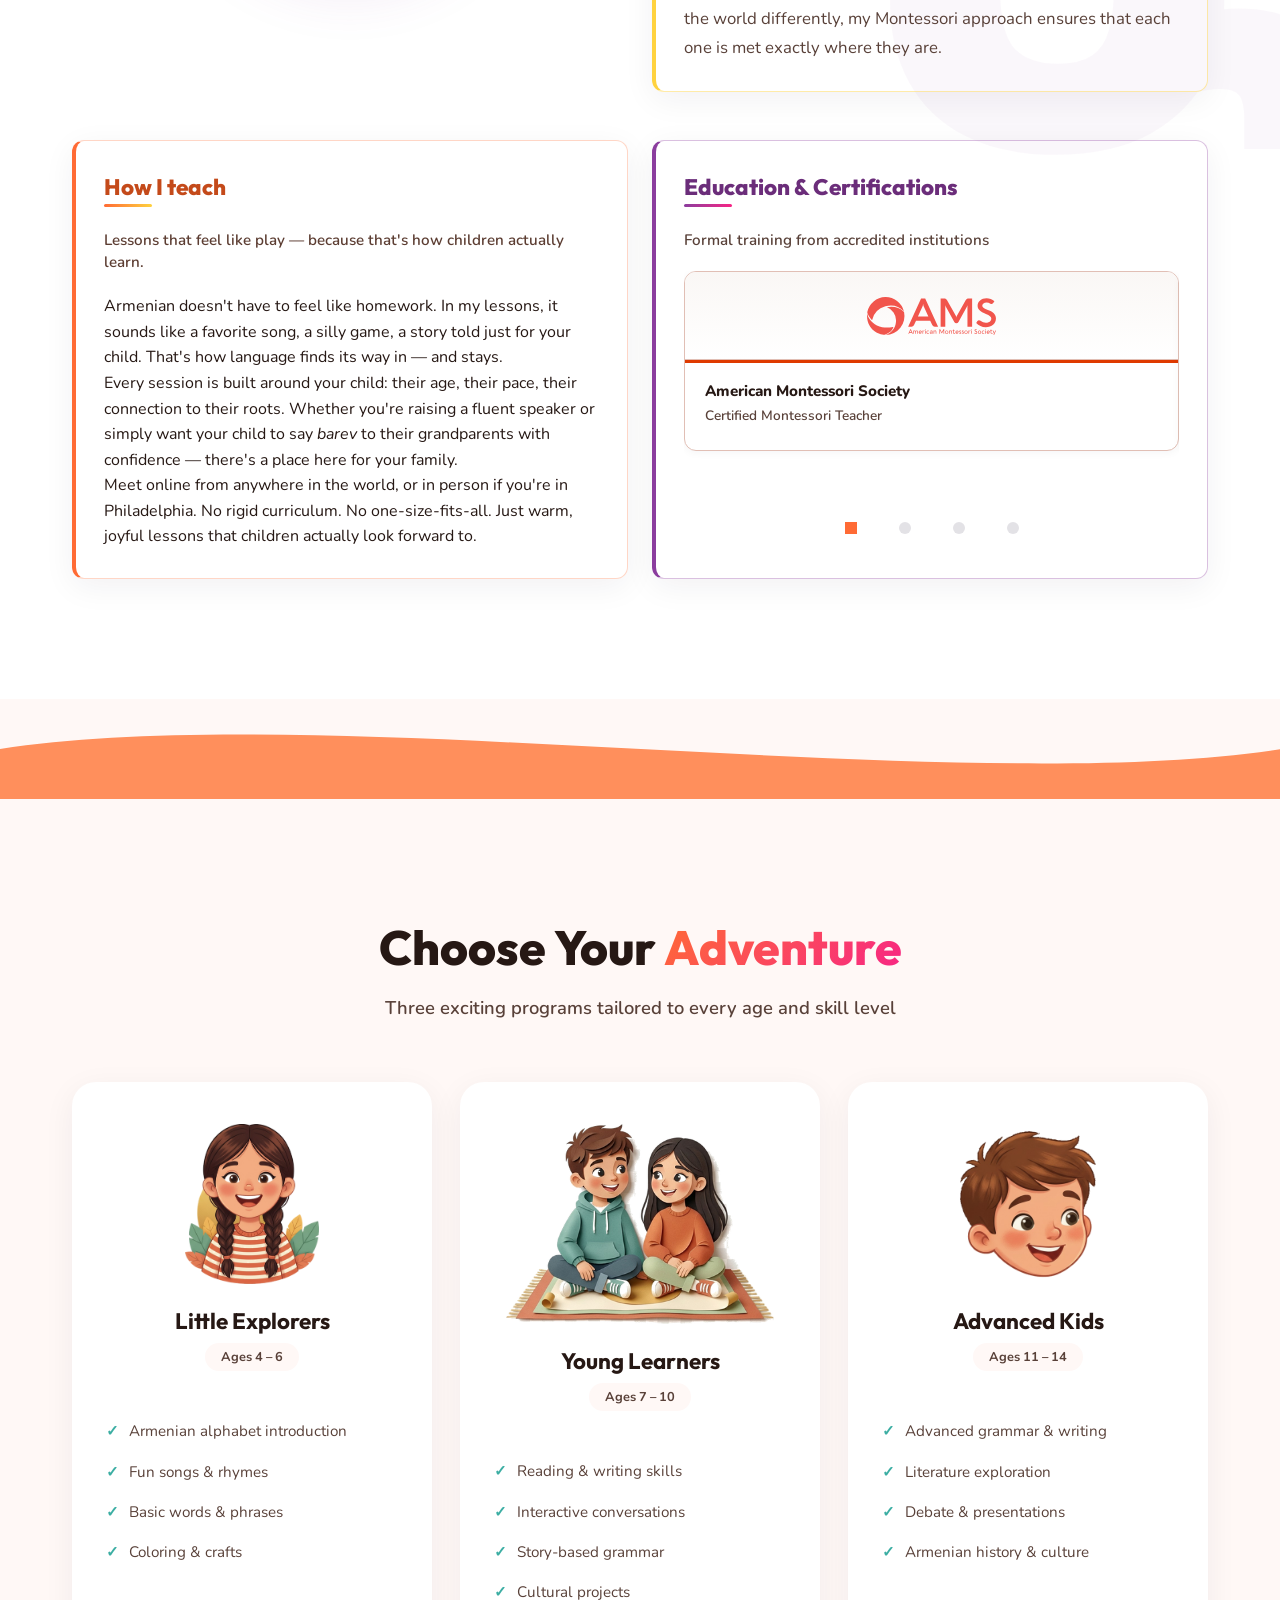
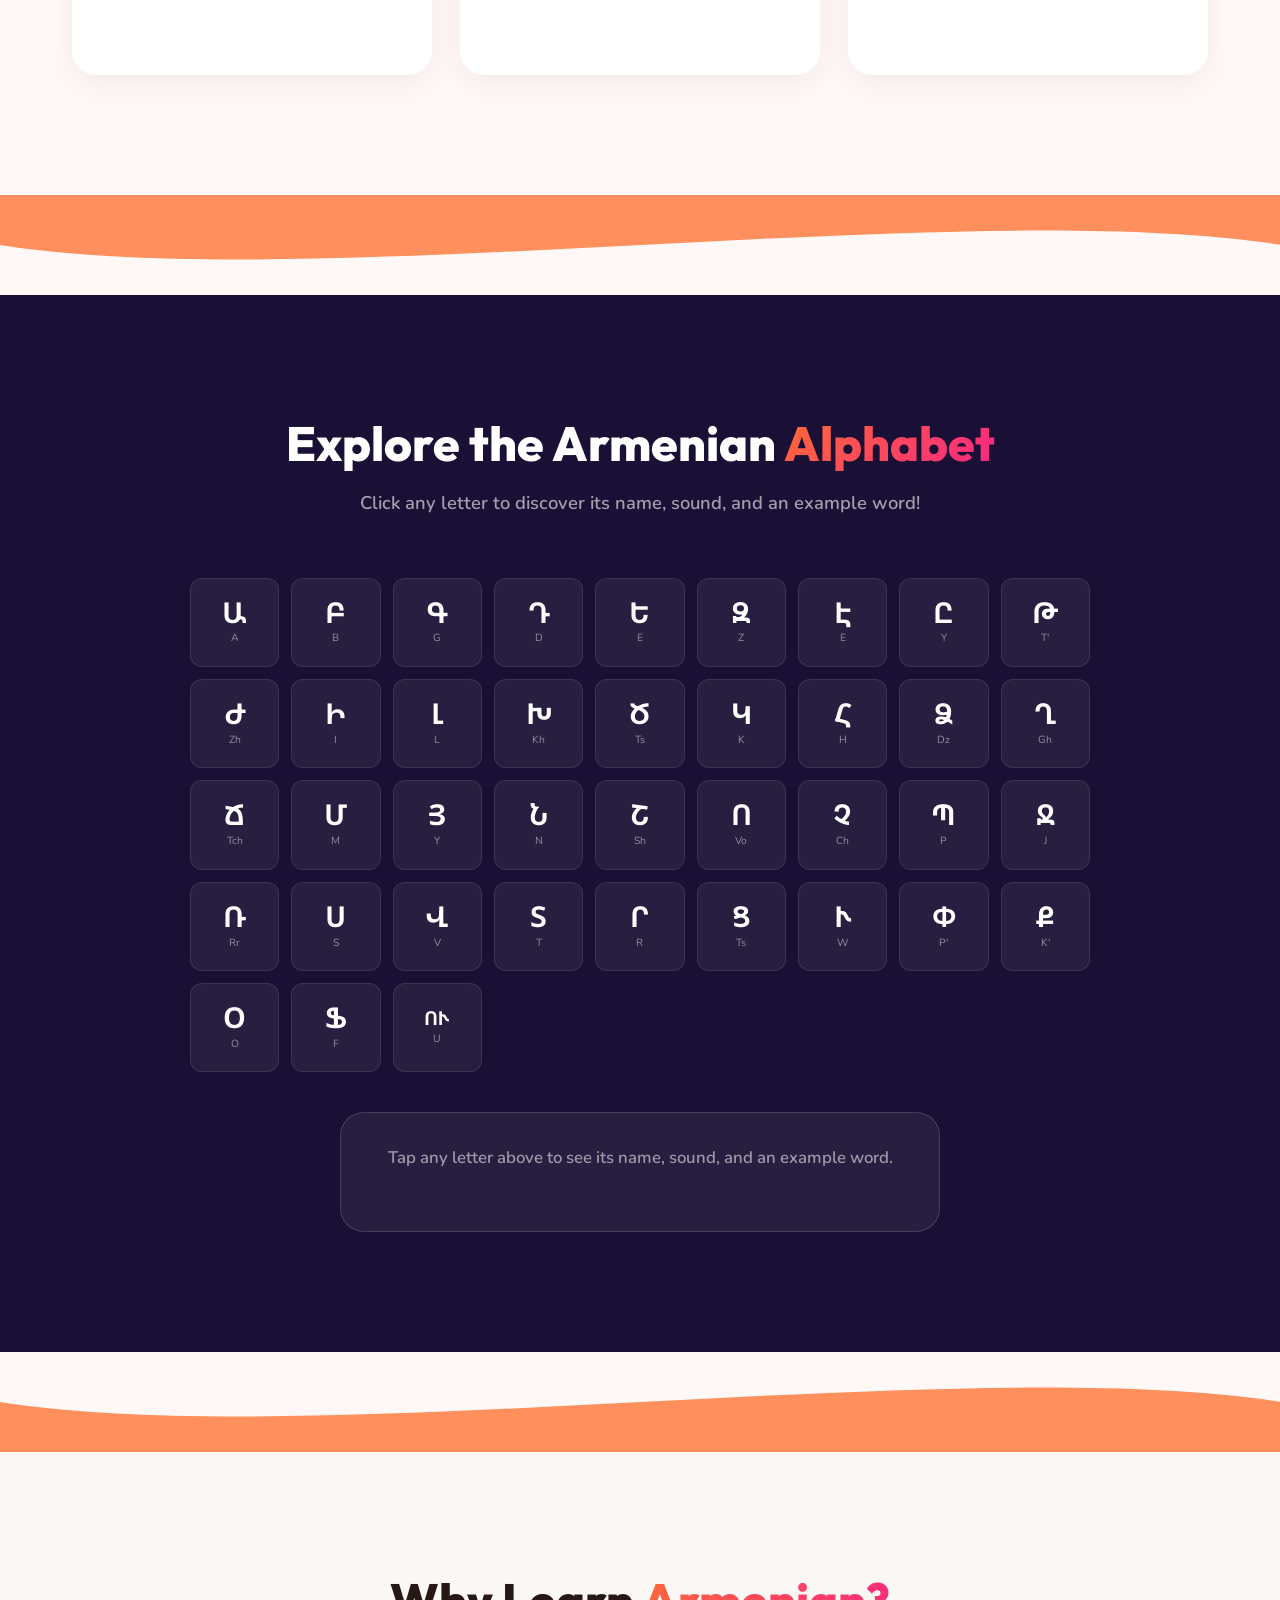
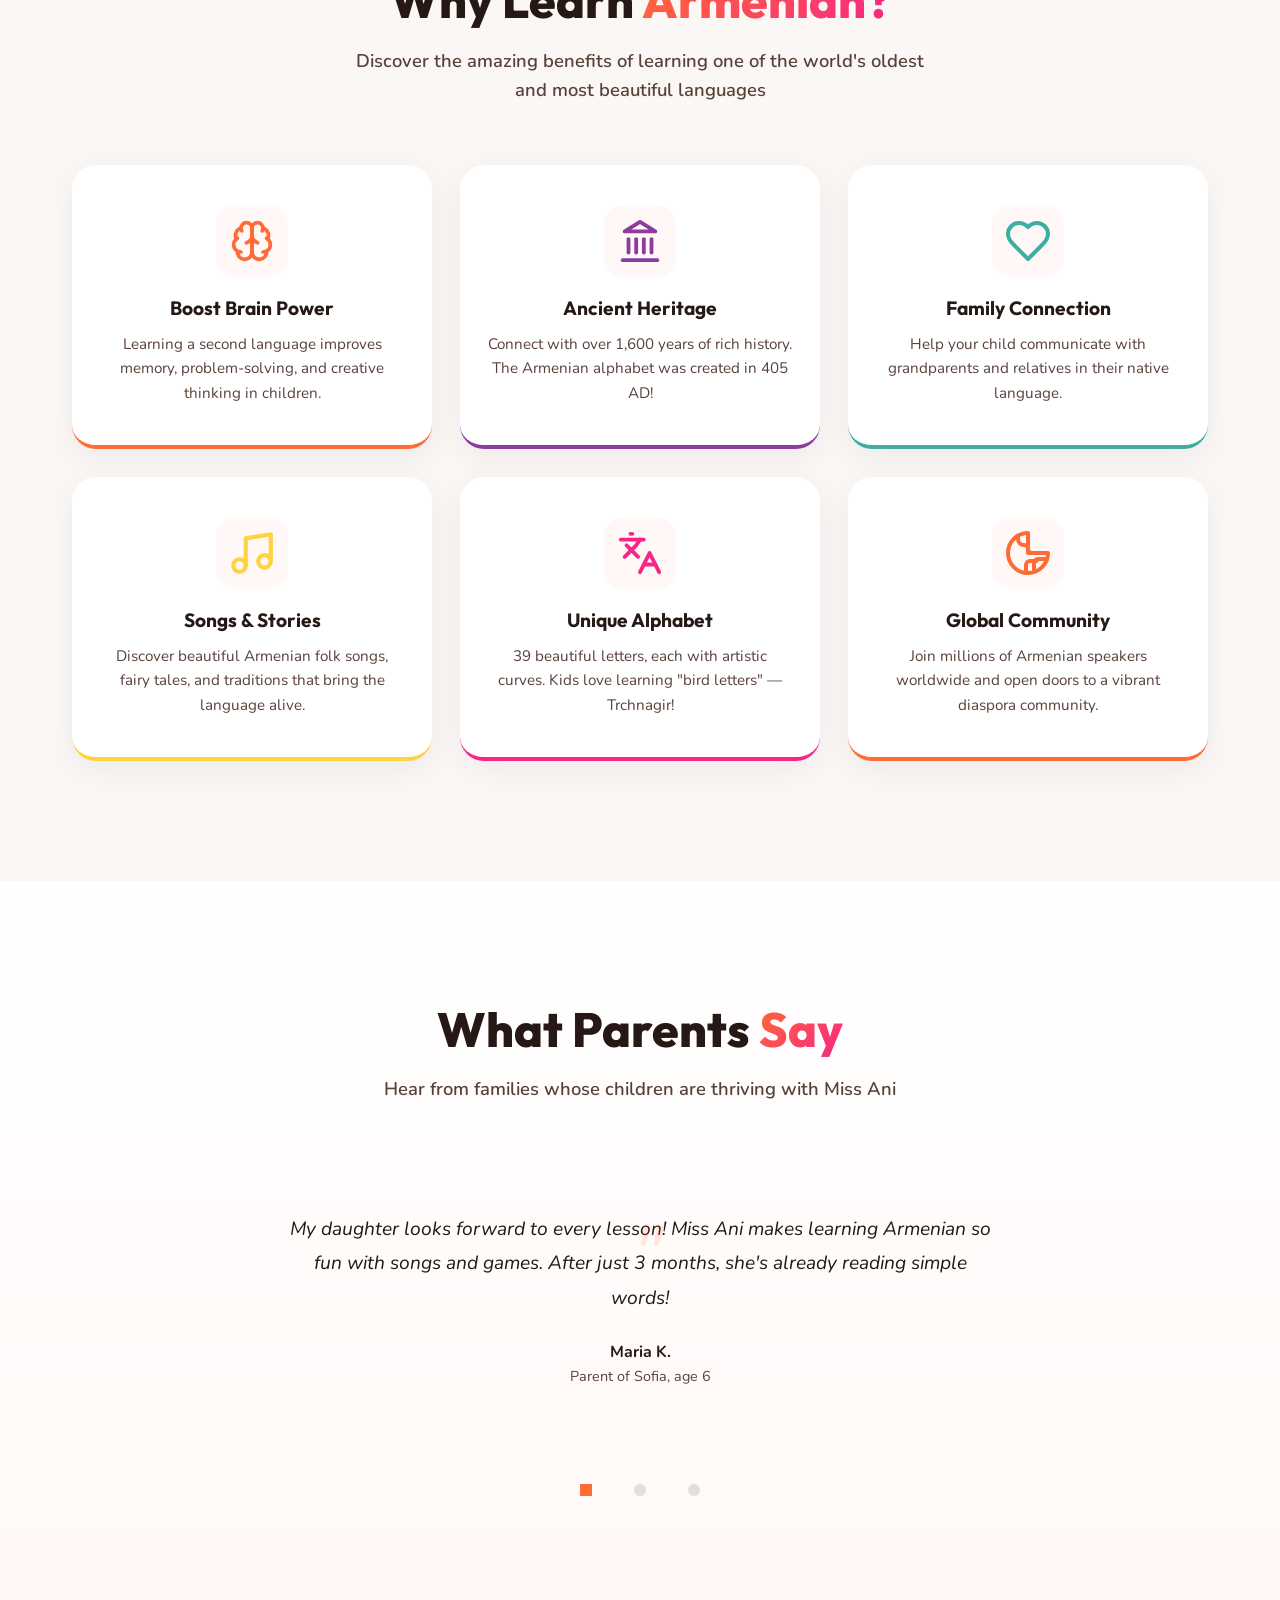
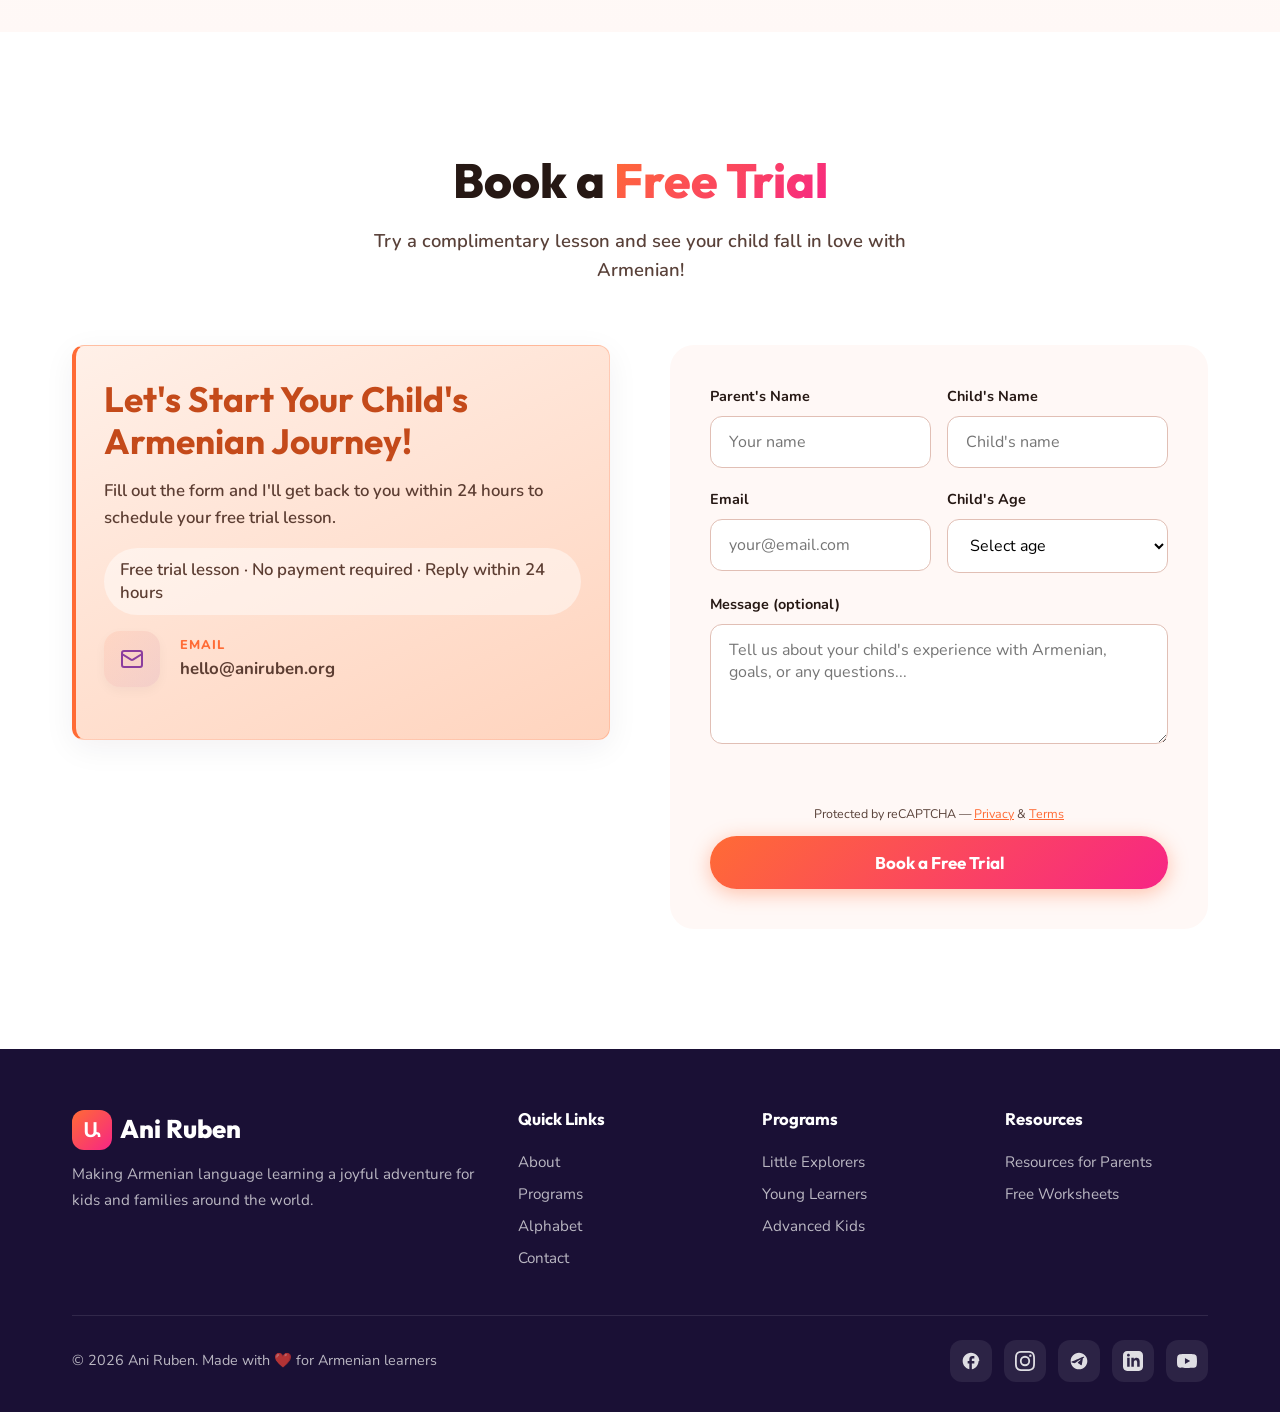
==== commit 4dd02289: "Add sitemap.xml and link in head" ====
--- a/index.html
+++ b/index.html
@@ -7,7 +7,7 @@
   <meta name="description" content="Armenian language lessons for kids ages 4–14 with Miss Ani Ruben. Playful online &amp; in-person classes. Montessori-trained. Book a free trial today.">
   <meta name="robots" content="index, follow">
   <link rel="canonical" href="https://aniruben.org/">
-  <!-- TODO: Add /sitemap.xml and <link rel="sitemap" type="application/xml" href="/sitemap.xml"> -->
+  <link rel="sitemap" type="application/xml" href="/sitemap.xml">
   <!-- Open Graph / Social Sharing -->
   <meta property="og:type" content="website">
   <meta property="og:site_name" content="Ani Ruben">
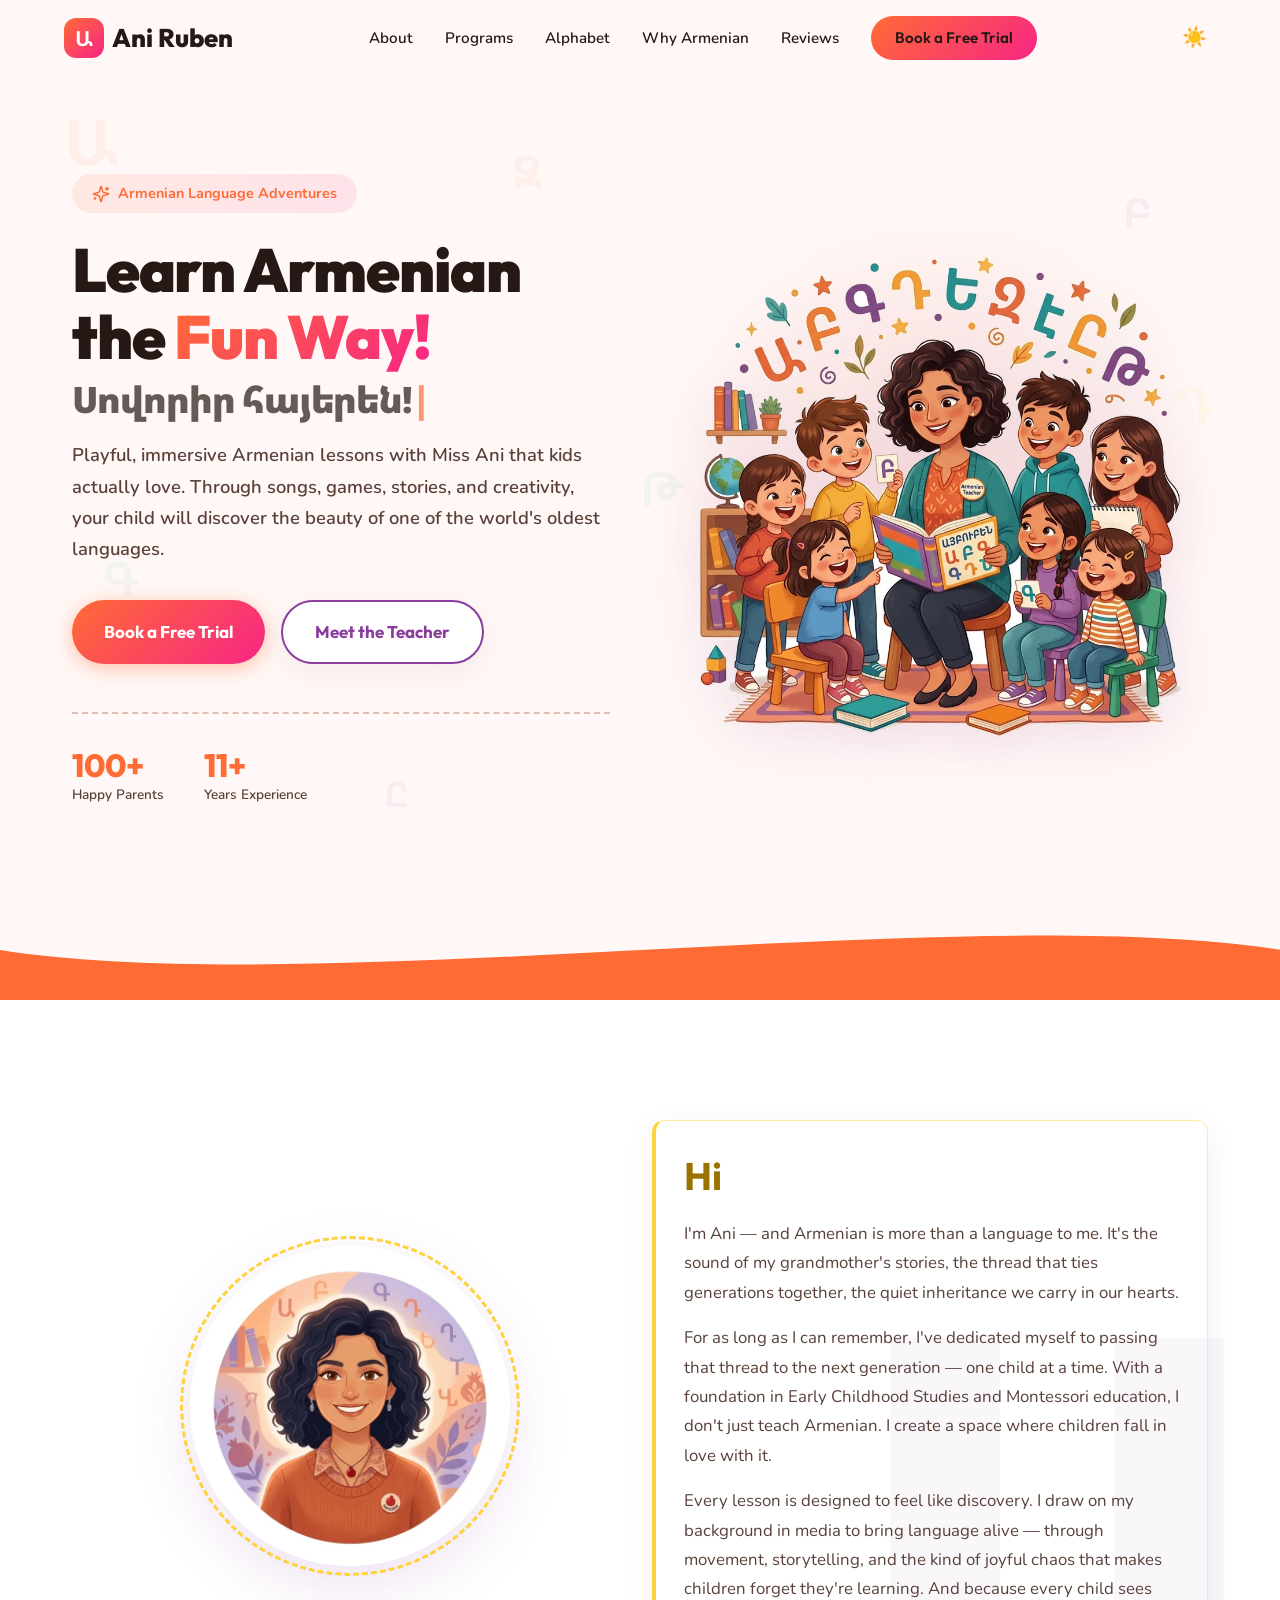
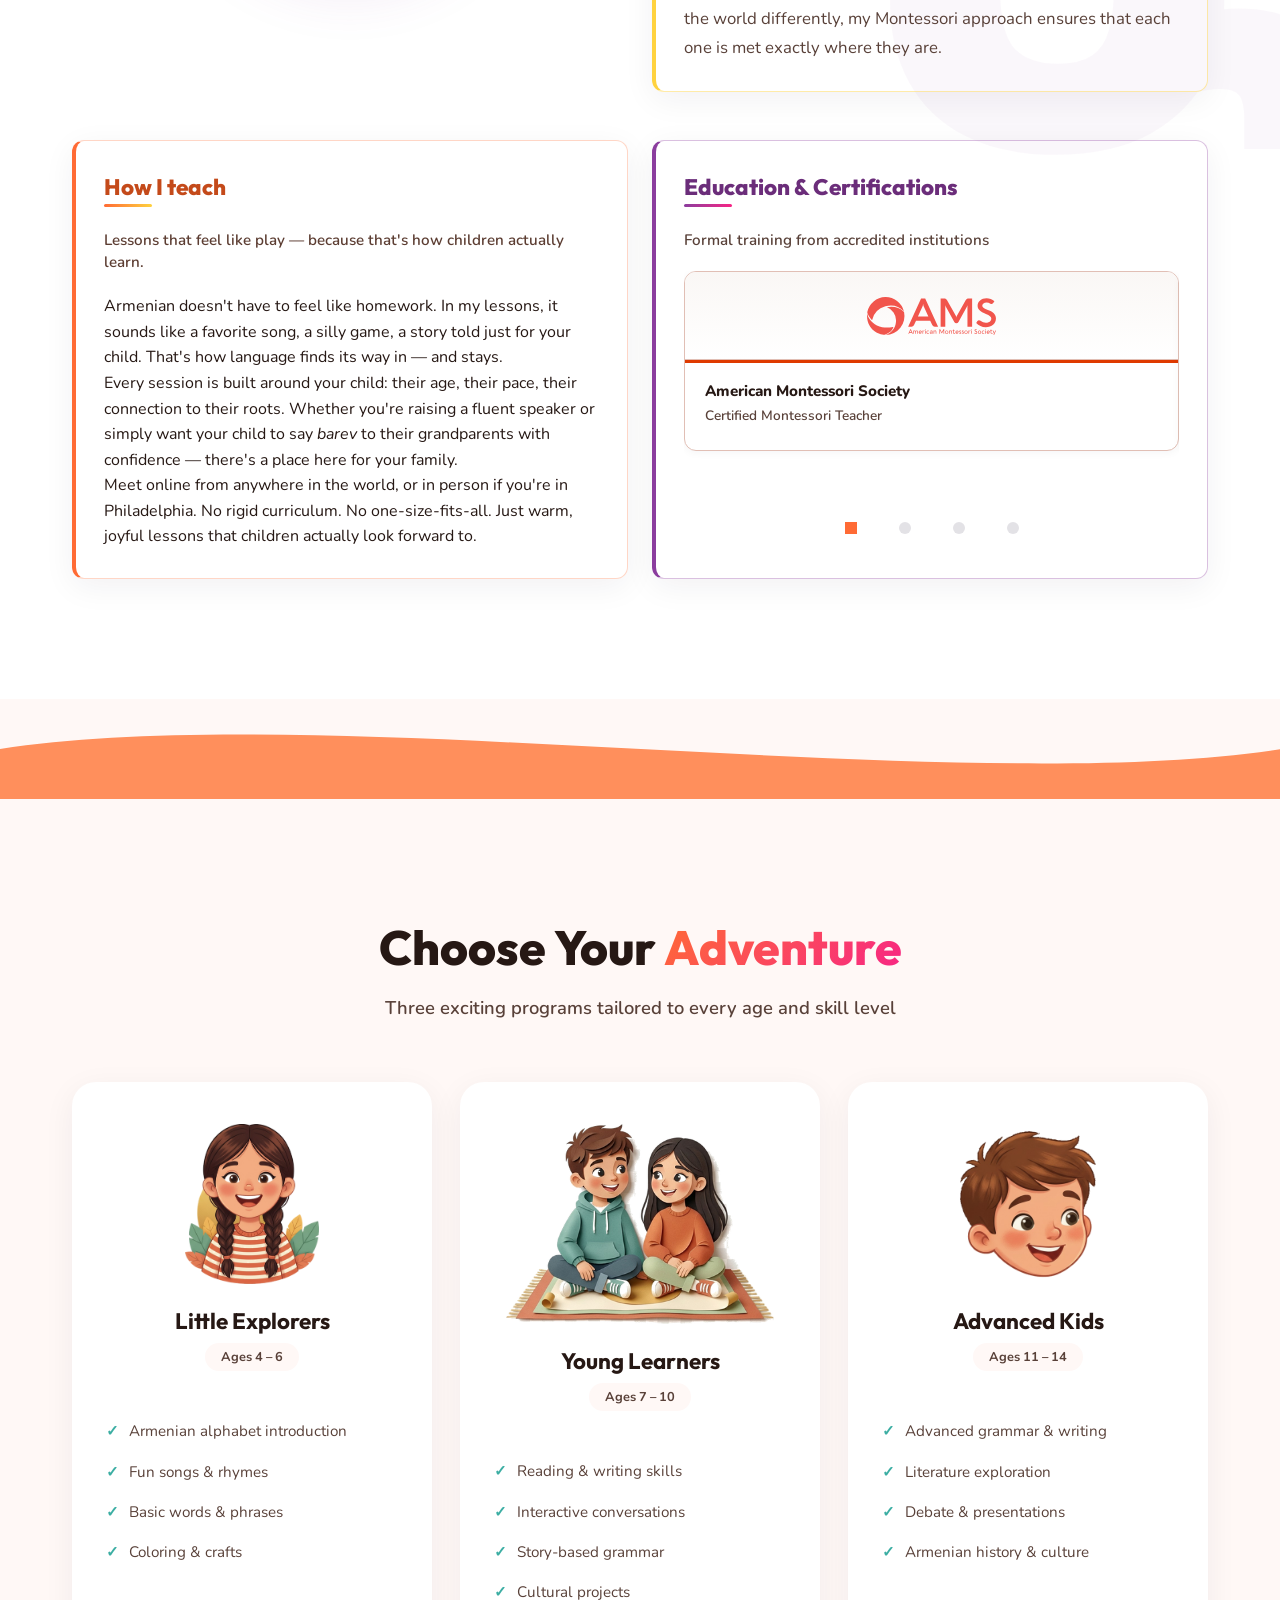
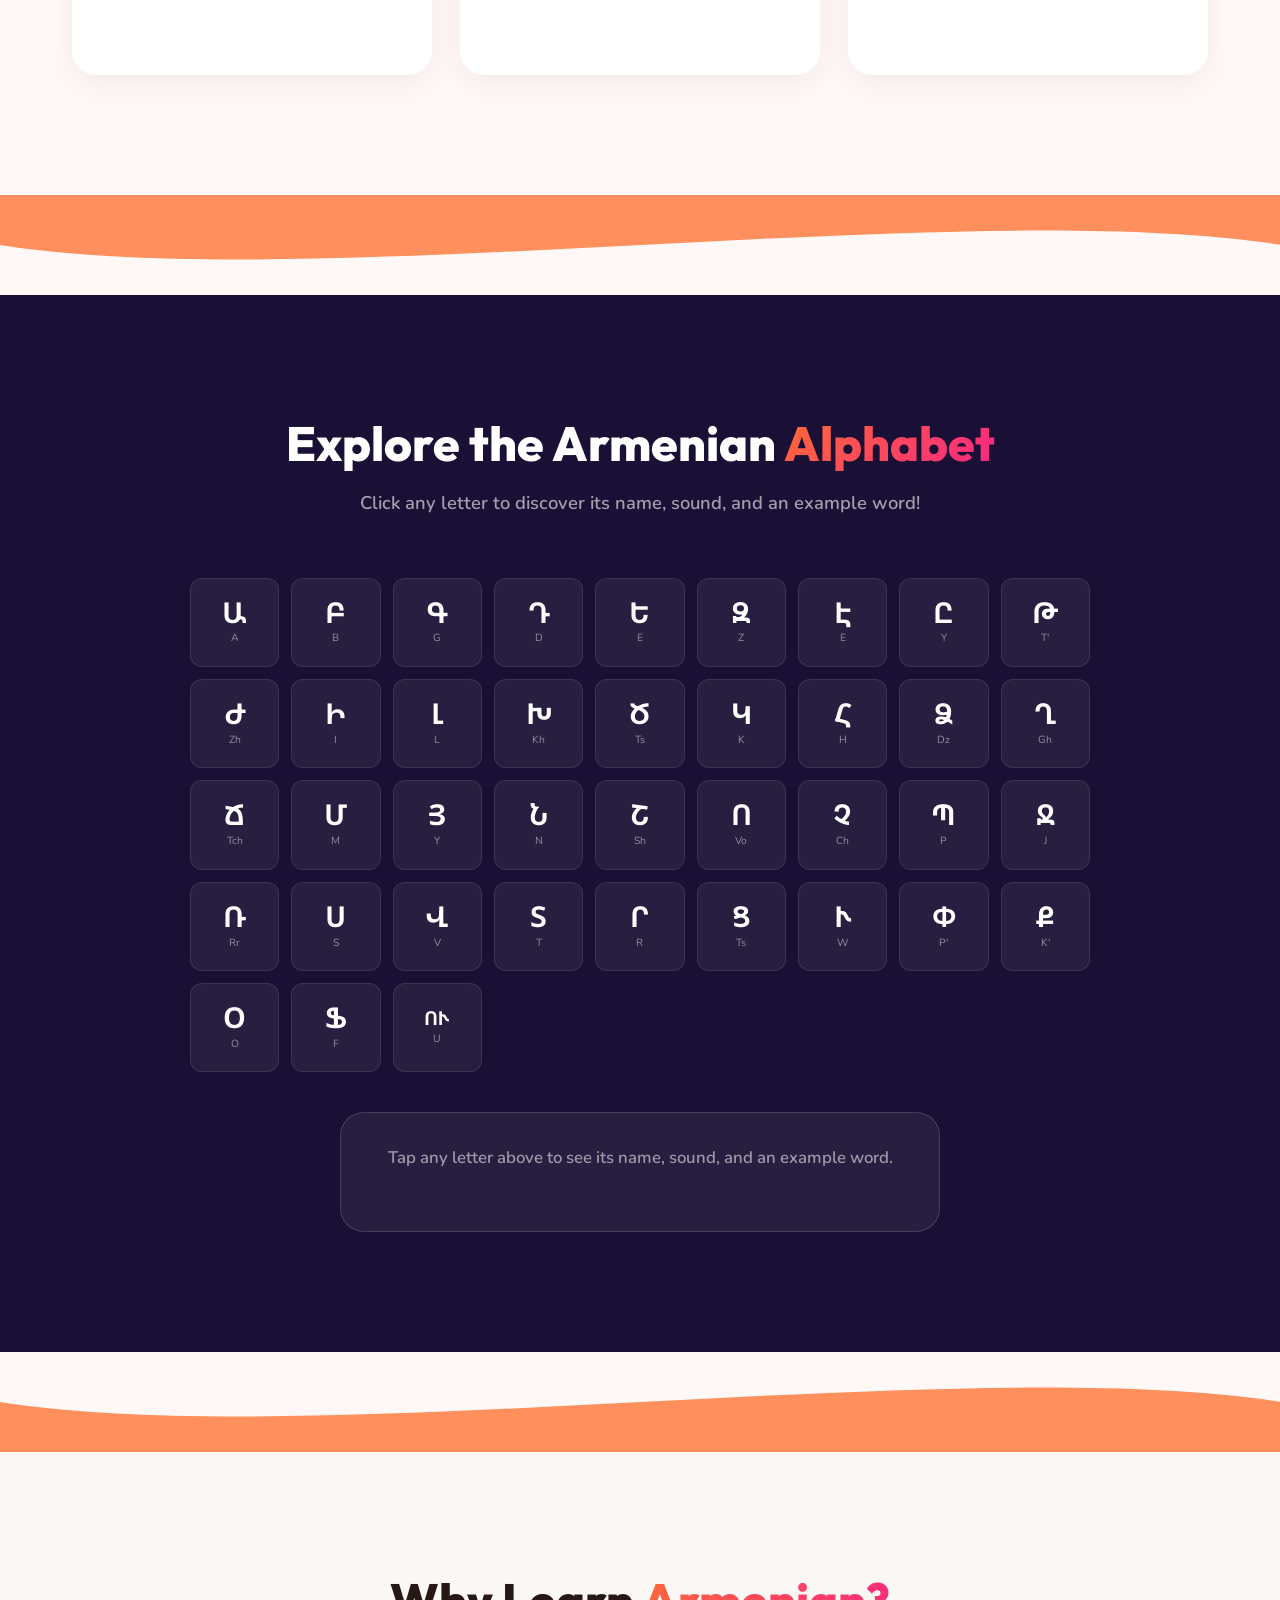
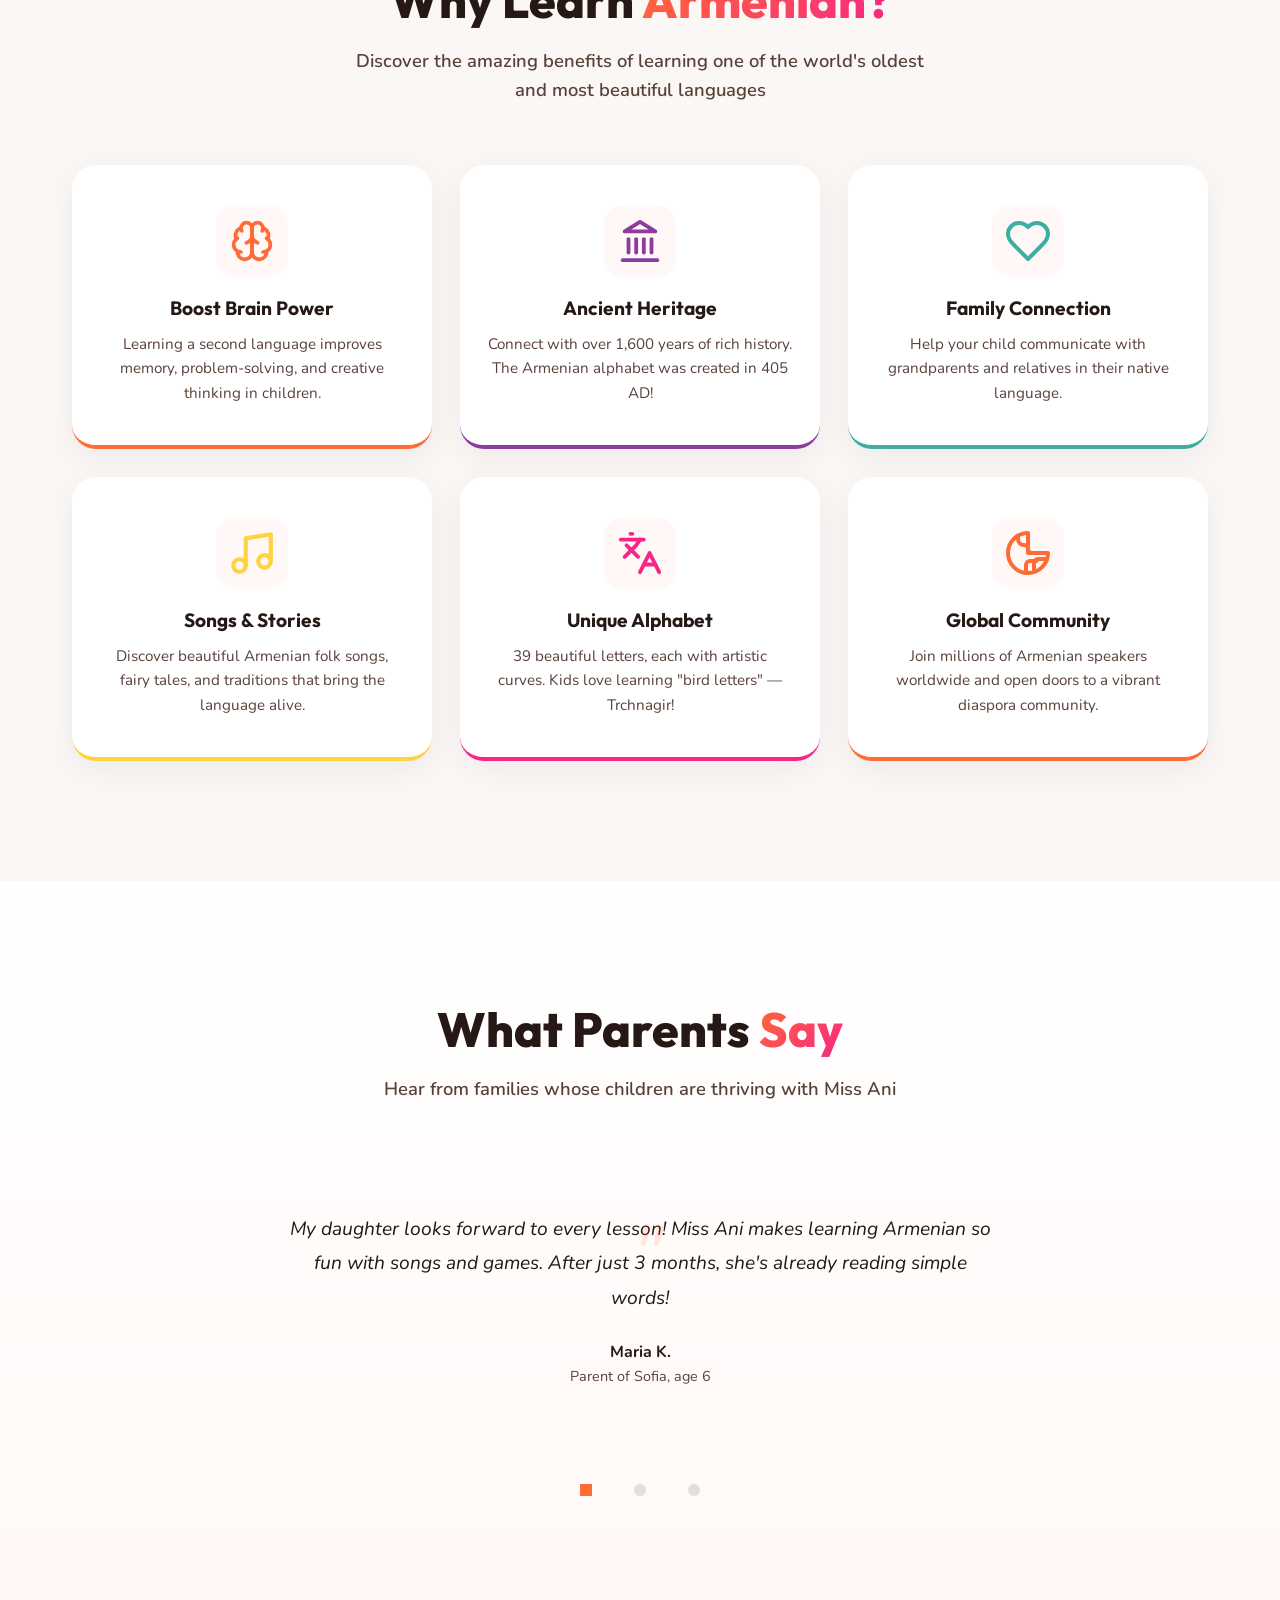
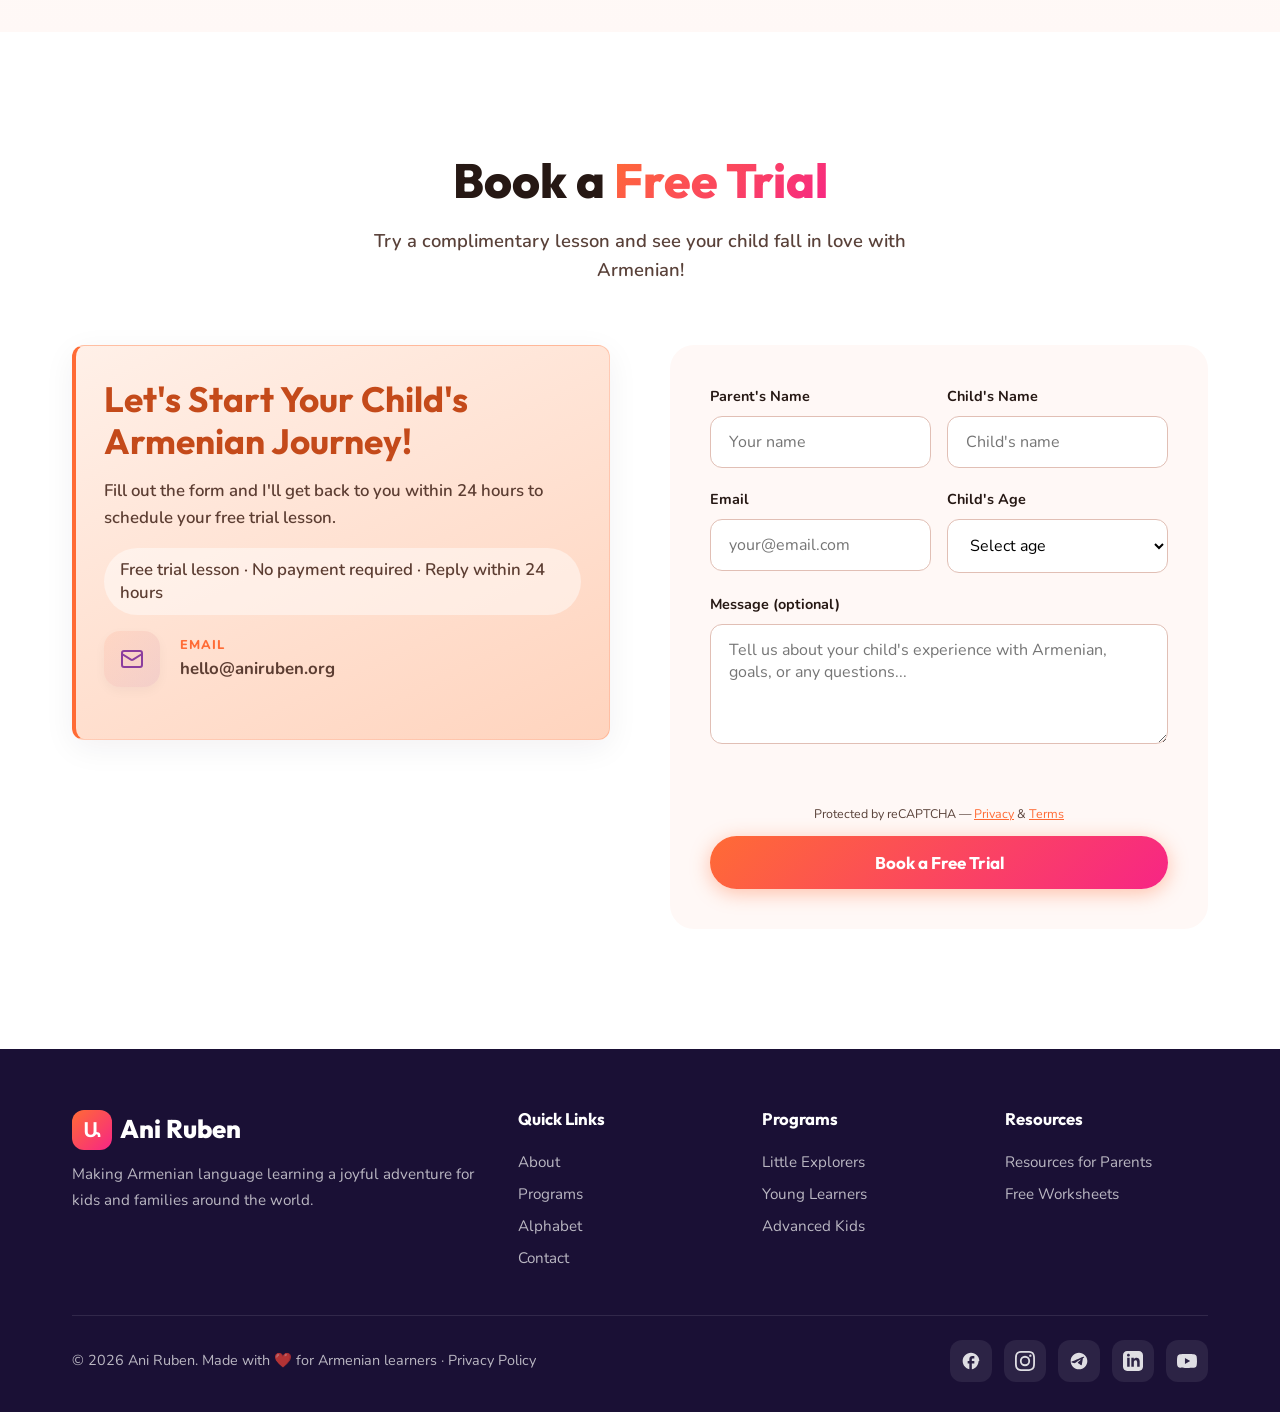
==== commit fb38913b: "SEO: preload hero, theme-color, sitemap PDFs, privacy policy" ====
--- a/index.html
+++ b/index.html
@@ -3,6 +3,8 @@
 <head>
   <meta charset="UTF-8">
   <meta name="viewport" content="width=device-width, initial-scale=1.0">
+  <meta name="theme-color" content="#FF6B35">
+  <link rel="preload" as="image" href="img/hero_illustration.webp" type="image/webp">
   <title>Ani Ruben | Armenian Lessons for Kids Ages 4–14</title>
   <meta name="description" content="Armenian language lessons for kids ages 4–14 with Miss Ani Ruben. Playful online &amp; in-person classes. Montessori-trained. Book a free trial today.">
   <meta name="robots" content="index, follow">
@@ -561,11 +563,11 @@
       <div class="footer-col">
         <h4>Resources</h4>
         <a href="#" id="resourcesParentsLink">Resources for Parents</a>
-        <a href="#">Free Worksheets</a>
+        <a href="#worksheets" id="worksheetsLink">Free Worksheets</a>
       </div>
     </div>
     <div class="footer-bottom">
-      <p>© 2026 Ani Ruben. Made with ❤️ for Armenian learners</p>
+      <p>© 2026 Ani Ruben. Made with ❤️ for Armenian learners · <a href="/privacy.html">Privacy Policy</a></p>
       <div class="footer-socials">
         <a href="#" class="social-btn facebook" aria-label="Facebook" target="_blank" rel="noopener noreferrer">
           <svg viewBox="0 0 24 24" width="20" height="20" fill="currentColor" aria-hidden="true"><path d="M22 12c0-5.52-4.48-10-10-10S2 6.48 2 12c0 4.84 3.44 8.87 8 9.8V15H8v-3h2V9.5C10 7.57 11.57 6 13.5 6H16v3h-2c-.55 0-1 .45-1 1v2h3v3h-3v6.95c4.56-.93 8-4.96 8-9.75z"/></svg>
@@ -638,6 +640,79 @@
   </div>
 </div>
 
+<div class="worksheets-modal" id="worksheetsModal" role="dialog" aria-modal="true" aria-labelledby="worksheetsModalTitle" hidden>
+  <div class="worksheets-modal__backdrop" data-worksheets-close aria-hidden="true"></div>
+  <div class="worksheets-modal__panel">
+    <button type="button" class="worksheets-modal__close" data-worksheets-close aria-label="Close worksheets dialog">
+      <span aria-hidden="true">&times;</span>
+    </button>
+    <h2 class="worksheets-modal__title" id="worksheetsModalTitle">Free Worksheets</h2>
+    <p class="worksheets-modal__intro">Printable PDFs to practice Armenian at home — download and print anytime.</p>
+    <ul class="worksheets-modal__grid">
+      <li class="worksheets-modal__card">
+        <h3 class="worksheets-modal__card-title">Armenian Alphabet Chart</h3>
+        <p class="worksheets-modal__card-desc">All 38 Armenian letters with pronunciation</p>
+        <a href="worksheets/01_armenian_alphabet_chart.pdf" class="btn btn-primary worksheets-modal__download" download target="_blank" rel="noopener">Download</a>
+      </li>
+      <li class="worksheets-modal__card">
+        <h3 class="worksheets-modal__card-title">Alphabet Tracing 1–10</h3>
+        <p class="worksheets-modal__card-desc">Trace letters Ա to Ժ</p>
+        <a href="worksheets/02_alphabet_tracing_letters_1_10.pdf" class="btn btn-primary worksheets-modal__download" download target="_blank" rel="noopener">Download</a>
+      </li>
+      <li class="worksheets-modal__card">
+        <h3 class="worksheets-modal__card-title">Alphabet Tracing 11–20</h3>
+        <p class="worksheets-modal__card-desc">Trace letters Ի to Մ</p>
+        <a href="worksheets/03_alphabet_tracing_letters_11_20.pdf" class="btn btn-primary worksheets-modal__download" download target="_blank" rel="noopener">Download</a>
+      </li>
+      <li class="worksheets-modal__card">
+        <h3 class="worksheets-modal__card-title">Numbers 1–10</h3>
+        <p class="worksheets-modal__card-desc">Count in Armenian</p>
+        <a href="worksheets/04_numbers_1_10.pdf" class="btn btn-primary worksheets-modal__download" download target="_blank" rel="noopener">Download</a>
+      </li>
+      <li class="worksheets-modal__card">
+        <h3 class="worksheets-modal__card-title">Colors</h3>
+        <p class="worksheets-modal__card-desc">10 colors in Armenian</p>
+        <a href="worksheets/05_colors.pdf" class="btn btn-primary worksheets-modal__download" download target="_blank" rel="noopener">Download</a>
+      </li>
+      <li class="worksheets-modal__card">
+        <h3 class="worksheets-modal__card-title">Animals</h3>
+        <p class="worksheets-modal__card-desc">12 animals in Armenian</p>
+        <a href="worksheets/06_animals.pdf" class="btn btn-primary worksheets-modal__download" download target="_blank" rel="noopener">Download</a>
+      </li>
+      <li class="worksheets-modal__card">
+        <h3 class="worksheets-modal__card-title">Family Members</h3>
+        <p class="worksheets-modal__card-desc">Family words in Armenian</p>
+        <a href="worksheets/07_family_members.pdf" class="btn btn-primary worksheets-modal__download" download target="_blank" rel="noopener">Download</a>
+      </li>
+      <li class="worksheets-modal__card">
+        <h3 class="worksheets-modal__card-title">Greetings &amp; Phrases</h3>
+        <p class="worksheets-modal__card-desc">Common expressions</p>
+        <a href="worksheets/08_greetings_phrases.pdf" class="btn btn-primary worksheets-modal__download" download target="_blank" rel="noopener">Download</a>
+      </li>
+      <li class="worksheets-modal__card">
+        <h3 class="worksheets-modal__card-title">Days of the Week</h3>
+        <p class="worksheets-modal__card-desc">All 7 days in Armenian</p>
+        <a href="worksheets/09_days_of_week.pdf" class="btn btn-primary worksheets-modal__download" download target="_blank" rel="noopener">Download</a>
+      </li>
+      <li class="worksheets-modal__card">
+        <h3 class="worksheets-modal__card-title">Body Parts</h3>
+        <p class="worksheets-modal__card-desc">12 body parts in Armenian</p>
+        <a href="worksheets/10_body_parts.pdf" class="btn btn-primary worksheets-modal__download" download target="_blank" rel="noopener">Download</a>
+      </li>
+      <li class="worksheets-modal__card">
+        <h3 class="worksheets-modal__card-title">Food &amp; Drinks</h3>
+        <p class="worksheets-modal__card-desc">12 food words in Armenian</p>
+        <a href="worksheets/11_food_and_drinks.pdf" class="btn btn-primary worksheets-modal__download" download target="_blank" rel="noopener">Download</a>
+      </li>
+      <li class="worksheets-modal__card">
+        <h3 class="worksheets-modal__card-title">Matching Practice</h3>
+        <p class="worksheets-modal__card-desc">Armenian to English matching</p>
+        <a href="worksheets/12_matching_practice.pdf" class="btn btn-primary worksheets-modal__download" download target="_blank" rel="noopener">Download</a>
+      </li>
+    </ul>
+  </div>
+</div>
+
 <script src="script.js"></script>
 <script src="https://www.google.com/recaptcha/api.js?render=6LezL_gsAAAAAJd-Uca7Mu9m6iHuHl7Hy9E9JAV8" async></script>
 </body>
--- a/style.css
+++ b/style.css
@@ -2138,8 +2138,9 @@
   }
 }
 
-/* ===== RESOURCES FOR PARENTS MODAL ===== */
-.resources-modal {
+/* ===== SITE MODALS (RESOURCES & WORKSHEETS) ===== */
+.resources-modal,
+.worksheets-modal {
   position: fixed;
   inset: 0;
   z-index: 10000;
@@ -2153,17 +2154,20 @@
   transition: opacity var(--transition), visibility var(--transition);
 }
 
-.resources-modal.is-open {
+.resources-modal.is-open,
+.worksheets-modal.is-open {
   opacity: 1;
   visibility: visible;
   pointer-events: auto;
 }
 
-body.resources-modal-open {
+body.resources-modal-open,
+body.worksheets-modal-open {
   overflow: hidden;
 }
 
-.resources-modal__backdrop {
+.resources-modal__backdrop,
+.worksheets-modal__backdrop {
   position: absolute;
   inset: 0;
   background: rgba(26, 16, 53, 0.55);
@@ -2171,7 +2175,8 @@
   cursor: pointer;
 }
 
-.resources-modal__panel {
+.resources-modal__panel,
+.worksheets-modal__panel {
   position: relative;
   z-index: 1;
   width: 100%;
@@ -2188,11 +2193,13 @@
   transition: transform var(--transition);
 }
 
-.resources-modal.is-open .resources-modal__panel {
+.resources-modal.is-open .resources-modal__panel,
+.worksheets-modal.is-open .worksheets-modal__panel {
   transform: translateY(0) scale(1);
 }
 
-.resources-modal__close {
+.resources-modal__close,
+.worksheets-modal__close {
   position: absolute;
   top: 16px;
   right: 16px;
@@ -2212,17 +2219,20 @@
   transition: var(--transition);
 }
 
-.resources-modal__close:hover {
+.resources-modal__close:hover,
+.worksheets-modal__close:hover {
   background: var(--alpha-primary-20);
   transform: scale(1.05);
 }
 
-.resources-modal__close:focus-visible {
+.resources-modal__close:focus-visible,
+.worksheets-modal__close:focus-visible {
   outline: 3px solid var(--accent1);
   outline-offset: 2px;
 }
 
-.resources-modal__title {
+.resources-modal__title,
+.worksheets-modal__title {
   font-family: 'Outfit', sans-serif;
   font-size: clamp(1.5rem, 4vw, 1.85rem);
   font-weight: 800;
@@ -2231,10 +2241,84 @@
   margin-bottom: 8px;
 }
 
-.resources-modal__intro {
+.resources-modal__intro,
+.worksheets-modal__intro {
   color: var(--color-text-muted);
   font-size: 0.95rem;
   margin-bottom: 24px;
+}
+
+.worksheets-modal__panel {
+  max-width: 920px;
+  max-height: min(90vh, 800px);
+}
+
+.worksheets-modal__grid {
+  list-style: none;
+  display: grid;
+  grid-template-columns: repeat(3, 1fr);
+  gap: 16px;
+}
+
+.worksheets-modal__card {
+  display: flex;
+  flex-direction: column;
+  padding: 18px 16px 20px;
+  border-radius: var(--radius-sm);
+  border: 1px solid var(--color-border);
+  background: var(--color-bg-muted);
+  transition: var(--transition);
+}
+
+.worksheets-modal__card:hover {
+  border-color: var(--alpha-primary-28);
+  box-shadow: var(--shadow);
+}
+
+.worksheets-modal__card-title {
+  font-family: 'Outfit', sans-serif;
+  font-size: 1rem;
+  font-weight: 700;
+  color: var(--color-text);
+  margin-bottom: 8px;
+  line-height: 1.3;
+}
+
+.worksheets-modal__card-desc {
+  flex: 1;
+  font-size: 0.88rem;
+  color: var(--color-text-muted);
+  line-height: 1.45;
+  margin-bottom: 14px;
+}
+
+.worksheets-modal__download {
+  align-self: flex-start;
+  padding: 10px 20px;
+  font-size: 0.9rem;
+  margin-top: auto;
+}
+
+@media (max-width: 768px) {
+  .worksheets-modal__grid {
+    grid-template-columns: repeat(2, 1fr);
+  }
+}
+
+@media (max-width: 480px) {
+  .worksheets-modal__panel {
+    padding: 28px 20px 32px;
+    max-height: 92vh;
+  }
+
+  .worksheets-modal__grid {
+    grid-template-columns: 1fr;
+  }
+
+  .worksheets-modal__download {
+    width: 100%;
+    text-align: center;
+  }
 }
 
 .resources-modal__category + .resources-modal__category {
@@ -2359,11 +2443,14 @@
   .footer-col a,
   .hero-image img,
   .resources-modal,
-  .resources-modal__panel {
+  .resources-modal__panel,
+  .worksheets-modal,
+  .worksheets-modal__panel {
     transition: none;
   }
 
-  .resources-modal__panel {
+  .resources-modal__panel,
+  .worksheets-modal__panel {
     transform: none;
   }
 }
